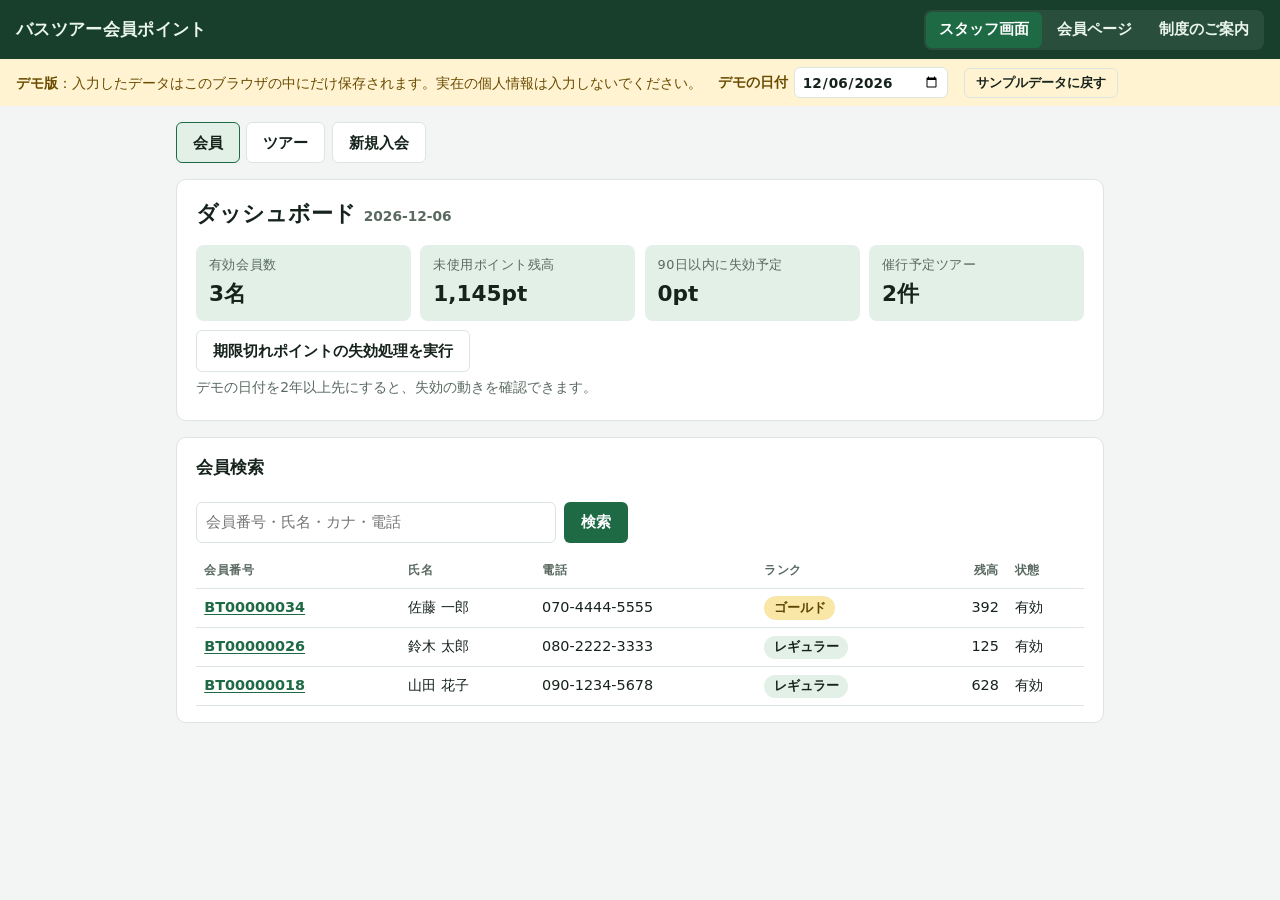
==== site/index.html @ 4a83fa6d "github.io で動く画面デモを追加 - site/index.html: ブラウザだけで動くデモ（スタッフ画面・会員ページ・制度案内）。   制度の計算は Python 版と同じルールを Jav" ====
<!doctype html>
<html lang="ja">
<head>
<meta charset="utf-8">
<meta name="viewport" content="width=device-width,initial-scale=1,viewport-fit=cover">
<title>バスツアー会員ポイント</title>
<style>
/* Layout: 上部バーで「スタッフ／会員／制度」を切替え、中央1カラム（最大960px）に画面を積む業務UI */
:root{
  --bg:#f2f5f3; --surface:#ffffff; --fg:#16231c; --muted:#5a6a61; --line:#dce5df;
  --accent:#1d6a44; --accent-ink:#ffffff; --accent-soft:#e2f0e7;
  --plus:#16803c; --minus:#b42318; --warn-bg:#fff3d1; --warn-fg:#6a4b00;
  --gold-bg:#f9e7a8; --gold-fg:#5e4500; --silver-bg:#e3e8ec; --silver-fg:#34404a;
  --bar:#173f2b; --bar-ink:#eaf5ee;
  --font-ui:"Hiragino Sans","Hiragino Kaku Gothic ProN","Noto Sans JP","Yu Gothic UI","Meiryo",system-ui,sans-serif;
  --font-num:ui-monospace,"SFMono-Regular","Menlo","Consolas",monospace;
}
@media (prefers-color-scheme: dark){:root:not([data-theme="light"]){
  --bg:#0e1411; --surface:#161f1a; --fg:#e3ece6; --muted:#98a99f; --line:#29352e;
  --accent:#5cc48a; --accent-ink:#08170e; --accent-soft:#1b3326;
  --plus:#5cc48a; --minus:#f08679; --warn-bg:#3d3112; --warn-fg:#f3d98a;
  --gold-bg:#4a3a0e; --gold-fg:#f6d67a; --silver-bg:#2a3238; --silver-fg:#d3dbe1;
  --bar:#0a1f14; --bar-ink:#d9eee1; color-scheme:dark}}
:root[data-theme="dark"]{
  --bg:#0e1411; --surface:#161f1a; --fg:#e3ece6; --muted:#98a99f; --line:#29352e;
  --accent:#5cc48a; --accent-ink:#08170e; --accent-soft:#1b3326;
  --plus:#5cc48a; --minus:#f08679; --warn-bg:#3d3112; --warn-fg:#f3d98a;
  --gold-bg:#4a3a0e; --gold-fg:#f6d67a; --silver-bg:#2a3238; --silver-fg:#d3dbe1;
  --bar:#0a1f14; --bar-ink:#d9eee1; color-scheme:dark}

*{box-sizing:border-box}
body{margin:0;background:var(--bg);color:var(--fg);font-family:var(--font-ui);font-size:15px;line-height:1.65}
.topbar{background:var(--bar);color:var(--bar-ink);padding:.6rem 16px;display:flex;flex-wrap:wrap;gap:.6rem 1rem;align-items:center}
.brand{font-weight:700;font-size:1.05rem;letter-spacing:.02em;margin-right:auto}
.seg{display:flex;gap:2px;background:rgba(255,255,255,.08);border-radius:8px;padding:2px}
.seg button{background:transparent;color:var(--bar-ink);border:0;margin:0;padding:.35rem .8rem;border-radius:6px;font-weight:600}
.seg button[aria-pressed="true"]{background:var(--accent);color:var(--accent-ink)}
.demo{background:var(--warn-bg);color:var(--warn-fg);padding:.5rem 16px;font-size:.85rem;display:flex;flex-wrap:wrap;gap:.4rem 1rem;align-items:center}
.demo b{font-weight:700}
.demo label{display:inline-flex;gap:.4rem;align-items:center;margin:0;font-weight:600}
.demo input{width:auto;padding:.15rem .4rem;font-size:.85rem}
.demo button{margin:0;padding:.2rem .7rem;font-size:.82rem}
main{max-width:960px;margin:0 auto;padding-inline:16px;padding-block:1rem 3rem;display:grid;gap:1rem}
.subnav{display:flex;flex-wrap:wrap;gap:.4rem}
.subnav button{margin:0;background:var(--surface);color:var(--fg);border:1px solid var(--line)}
.subnav button[aria-current="page"]{background:var(--accent-soft);border-color:var(--accent);color:var(--fg)}
.card{background:var(--surface);border:1px solid var(--line);border-radius:10px;padding:1rem 1.2rem;min-width:0}
h1{font-size:1.35rem;margin:0 0 .8rem;text-wrap:balance}
h2{font-size:1.05rem;margin:0 0 .7rem;text-wrap:balance}
h3{font-size:.95rem;margin:1rem 0 .4rem}
p{margin:.3rem 0}
.muted{color:var(--muted);font-size:.86rem}
.grid2{display:grid;grid-template-columns:repeat(auto-fit,minmax(min(280px,100%),1fr));gap:1rem}
.stats{display:grid;grid-template-columns:repeat(auto-fit,minmax(min(170px,100%),1fr));gap:.6rem}
.stat{background:var(--accent-soft);border-radius:8px;padding:.6rem .8rem}
.stat span{display:block;font-size:.8rem;color:var(--muted);letter-spacing:.04em}
.stat b{font-size:1.35rem;font-variant-numeric:tabular-nums}
.scroll{overflow-x:auto}
table{width:100%;border-collapse:collapse;font-size:.9rem}
.scroll table{min-width:560px}
th,td{padding:.45rem .5rem;border-bottom:1px solid var(--line);text-align:left;vertical-align:top}
th{font-size:.78rem;color:var(--muted);font-weight:600;letter-spacing:.04em}
.num{text-align:right;font-variant-numeric:tabular-nums;white-space:nowrap}
.plus{color:var(--plus)} .minus{color:var(--minus)}
.big{font-size:2.4rem;font-weight:700;font-variant-numeric:tabular-nums;line-height:1.2}
.big small{font-size:1rem;color:var(--muted);margin-left:.2rem}
.pill{display:inline-block;padding:.05rem .6rem;border-radius:99px;font-size:.82rem;font-weight:700;background:var(--silver-bg);color:var(--silver-fg)}
.pill.regular{background:var(--accent-soft);color:var(--fg)}
.pill.gold{background:var(--gold-bg);color:var(--gold-fg)}
.pill.st-booked{background:var(--accent-soft);color:var(--fg)}
.pill.st-cancelled,.pill.st-no_show{background:var(--silver-bg);color:var(--muted)}
label{display:block;margin:.5rem 0 .2rem;font-weight:600;font-size:.86rem}
label.check{display:flex;gap:.5rem;align-items:flex-start;font-weight:500}
input,select{font:inherit;color:var(--fg);background:var(--surface);padding:.45rem .55rem;border:1px solid var(--line);border-radius:6px;width:100%;max-width:360px}
input[type=checkbox]{width:auto;margin-top:.35rem}
button{font:inherit;padding:.45rem 1rem;border:1px solid transparent;border-radius:6px;background:var(--accent);color:var(--accent-ink);cursor:pointer;margin-top:.6rem;font-weight:600}
button.ghost{background:transparent;color:var(--fg);border-color:var(--line)}
button.danger{background:var(--minus);color:var(--surface)}
button.small{padding:.15rem .6rem;margin:0;font-size:.82rem}
button:disabled{opacity:.5;cursor:not-allowed}
button:focus-visible,input:focus-visible{outline:3px solid var(--accent);outline-offset:2px}
.msg{padding:.6rem 1rem;border-radius:8px;border:1px solid var(--line)}
.msg.ok{background:var(--accent-soft)} .msg.err{background:var(--warn-bg);color:var(--warn-fg)}
.link{background:none;border:0;color:var(--accent);padding:0;margin:0;font-weight:600;text-decoration:underline;text-underline-offset:2px}
.row{display:flex;flex-wrap:wrap;gap:.5rem;align-items:flex-end}
.row > *{min-width:0}
ul{padding-left:1.2rem;margin:.3rem 0} li{margin:.2rem 0}
/* 会員証：バスの乗車券をモチーフにしたミシン目つきカード */
.ticket{max-width:100%;width:340px;aspect-ratio:86/54;border-radius:12px;background:var(--bar);color:var(--bar-ink);display:grid;grid-template-columns:1fr 26%;overflow:hidden;position:relative;border:1px solid var(--line)}
.ticket .main{padding:14px 16px;display:flex;flex-direction:column;justify-content:space-between;min-width:0}
.ticket .stub{border-left:2px dashed rgba(255,255,255,.35);padding:12px 8px;display:flex;flex-direction:column;justify-content:center;align-items:center;gap:4px;font-size:.7rem;text-align:center}
.ticket .stub .pill{white-space:nowrap;font-size:.72rem;padding:.05rem .45rem}
.ticket .no{font-family:var(--font-num);font-size:1.35rem;letter-spacing:.12em;font-weight:700}
.ticket .label{font-size:.68rem;letter-spacing:.12em;opacity:.8}
@media (prefers-reduced-motion:no-preference){.card{animation:in .18s ease-out}@keyframes in{from{transform:translateY(3px)}to{transform:none}}}
</style>
</head>
<body>
<header class="topbar">
  <div class="brand">バスツアー会員ポイント</div>
  <nav class="seg" aria-label="画面の切替">
    <button type="button" data-mode="admin">スタッフ画面</button>
    <button type="button" data-mode="member">会員ページ</button>
    <button type="button" data-mode="rules">制度のご案内</button>
  </nav>
</header>
<div class="demo" role="note">
  <span><b>デモ版</b>：入力したデータはこのブラウザの中にだけ保存されます。実在の個人情報は入力しないでください。</span>
  <label for="demo-date">デモの日付 <input type="date" id="demo-date"></label>
  <button type="button" class="ghost" id="demo-reset">サンプルデータに戻す</button>
</div>
<main id="app"></main>

<script>
"use strict";
// ===== 制度ルール（Python版 points/rules.py と同じ値） =====
const RULES = {
  YEN_PER_POINT: 100, WELCOME_BONUS: 300, BIRTHDAY_BONUS: 200, REFERRAL_BONUS: 500,
  RANKS: [["regular","レギュラー",0,1.0],["silver","シルバー",3,1.5],["gold","ゴールド",6,2.0]],
  RANK_WINDOW_DAYS: 365, REDEEM_UNIT: 100, EXPIRY_YEARS: 2,
};
const KIND = {earn:"ツアー参加",bonus:"特典",redeem:"利用",restore:"返還",expire:"失効",adjust:"調整",forfeit:"退会失効"};
const BOOKING = {booked:"参加予定",completed:"参加済",no_show:"不参加",cancelled:"取消"};
const TOUR = {scheduled:"催行予定",completed:"催行完了",cancelled:"中止"};
const STORE_KEY = "bt-points-demo-v1";

class PointError extends Error {}

// ===== 日付 =====
const pad = n => String(n).padStart(2, "0");
const isoOf = d => `${d.getUTCFullYear()}-${pad(d.getUTCMonth()+1)}-${pad(d.getUTCDate())}`;
const parse = s => { const [y,m,d] = s.split("-").map(Number); return new Date(Date.UTC(y, m-1, d)); };
const addDays = (s, n) => { const d = parse(s); d.setUTCDate(d.getUTCDate()+n); return isoOf(d); };
const localToday = () => { const d = new Date(); return `${d.getFullYear()}-${pad(d.getMonth()+1)}-${pad(d.getDate())}`; };
function expiryDate(granted){
  const [y,m] = granted.split("-").map(Number);
  return isoOf(new Date(Date.UTC(y + RULES.EXPIRY_YEARS, m, 0)));  // 2年後の月末
}
const yen = n => n.toLocaleString("ja-JP");
const esc = s => String(s ?? "").replace(/[&<>"']/g, c => ({"&":"&amp;","<":"&lt;",">":"&gt;",'"':"&quot;","'":"&#39;"}[c]));

// ===== 会員番号（Luhn チェックディジット） =====
function checkDigit(digits){
  let total = 0;
  [...digits].reverse().forEach((ch, i) => { let n = +ch; if (i % 2 === 0){ n *= 2; if (n > 9) n -= 9; } total += n; });
  return String((10 - total % 10) % 10);
}
const makeMemberNo = seq => { const body = String(seq).padStart(7,"0"); return "BT" + body + checkDigit(body); };
function normalizeMemberNo(text){
  const s = String(text || "").trim().toUpperCase().replace(/[-\s]/g, "");
  if (!/^BT\d{8}$/.test(s)) throw new PointError("会員番号の形式が正しくありません（例: BT00000018）");
  if (checkDigit(s.slice(2,9)) !== s[9]) throw new PointError("会員番号が正しくありません。入力内容をご確認ください");
  return s;
}

// ===== データ =====
let db;
const emptyDb = () => ({seq:{member:0,tour:0,booking:0,txn:0,lot:0}, members:[], tours:[], bookings:[], txns:[], lots:[], usages:[]});
const nextId = k => ++db.seq[k];
function save(){ try { localStorage.setItem(STORE_KEY, JSON.stringify({db, today})); } catch (e) {} }
function load(){
  try { const raw = localStorage.getItem(STORE_KEY); if (raw){ const v = JSON.parse(raw); return v; } } catch (e) {}
  return null;
}
// 変更系の処理は失敗したら丸ごと元に戻す（DBのトランザクション相当）
function tx(fn){
  const backup = JSON.stringify(db);
  try { const r = fn(); save(); return r; } catch (e) { db = JSON.parse(backup); throw e; }
}

const memberById = id => db.members.find(m => m.id === id);
function getMember(no){
  const m = db.members.find(m => m.member_no === normalizeMemberNo(no));
  if (!m) throw new PointError("該当する会員が見つかりません");
  return m;
}
function getTour(id){
  const t = db.tours.find(t => t.id === id);
  if (!t) throw new PointError("ツアーが見つかりません");
  return t;
}

// ===== 残高・台帳 =====
const balance = (mid, d) => db.lots.filter(l => l.member_id === mid && l.expires_on >= d).reduce((a,l) => a + l.remaining, 0);
function expiringSchedule(mid, d){
  const map = new Map();
  db.lots.filter(l => l.member_id === mid && l.expires_on >= d && l.remaining > 0)
    .forEach(l => map.set(l.expires_on, (map.get(l.expires_on) || 0) + l.remaining));
  return [...map].sort((a,b) => a[0] < b[0] ? -1 : 1);
}
function addTxn(mid, kind, points, reason, d, booking_id = null, operator = ""){
  const t = {id:nextId("txn"), member_id:mid, kind, points, reason, booking_id, created_on:d, operator};
  db.txns.push(t); return t.id;
}
function grant(mid, kind, points, reason, d, booking_id, operator){
  if (points <= 0) return null;
  const txn = addTxn(mid, kind, points, reason, d, booking_id, operator);
  db.lots.push({id:nextId("lot"), member_id:mid, txn_id:txn, amount:points, remaining:points, granted_on:d, expires_on:expiryDate(d)});
  return txn;
}
// 有効期限の近い付与分から順に消費
function consume(mid, kind, points, reason, d, booking_id, operator){
  if (points <= 0) return null;
  if (balance(mid, d) < points) throw new PointError("ポイント残高が不足しています");
  const txn = addTxn(mid, kind, -points, reason, d, booking_id, operator);
  let left = points;
  const lots = db.lots.filter(l => l.member_id === mid && l.expires_on >= d && l.remaining > 0)
    .sort((a,b) => a.expires_on === b.expires_on ? a.id - b.id : (a.expires_on < b.expires_on ? -1 : 1));
  for (const lot of lots){
    const use = Math.min(left, lot.remaining);
    lot.remaining -= use; db.usages.push({txn_id:txn, lot_id:lot.id, points:use}); left -= use;
    if (!left) break;
  }
  return txn;
}

// ===== 会員 =====
function registerMember({name, pin, kana = "", phone = "", email = "", birthdate = "", referrer_no = ""}, d, op = ""){
  name = (name || "").trim();
  if (!name) throw new PointError("氏名は必須です");
  if (!/^\d{4,8}$/.test(pin || "")) throw new PointError("暗証番号は4〜8桁の数字で設定してください");
  return tx(() => {
    let referrer_id = null;
    if (referrer_no){
      const ref = getMember(referrer_no);
      if (ref.status !== "active") throw new PointError("紹介者の会員番号は現在有効ではありません");
      referrer_id = ref.id;
    }
    const id = nextId("member");
    const m = {id, member_no:makeMemberNo(id), name, kana:kana.trim(), phone:phone.trim(), email:email.trim(),
               birthdate:birthdate || null, pin, referrer_id, status:"active", joined_on:d};
    db.members.push(m);
    grant(id, "bonus", RULES.WELCOME_BONUS, "入会特典", d, null, op);
    return m;
  });
}
function authenticate(no, pin){
  let m; try { m = getMember(no); } catch (e) { return null; }
  return m.status === "active" && m.pin === pin ? m : null;
}
function rankFor(mid, on){
  const start = addDays(on, -RULES.RANK_WINDOW_DAYS);
  const count = db.bookings.filter(b => b.member_id === mid && b.status === "completed").map(b => getTour(b.tour_id))
    .filter(t => t.depart_date >= start && t.depart_date < on).length;
  let cur = RULES.RANKS[0];
  for (const r of RULES.RANKS) if (count >= r[2]) cur = r;
  const next = RULES.RANKS.find(r => r[2] > count);
  return {code:cur[0], name:cur[1], multiplier:cur[3], tours:count, next_name:next ? next[1] : null, tours_to_next:next ? next[2]-count : 0};
}
function adjustPoints(no, points, reason, d, op){
  reason = (reason || "").trim();
  if (!reason) throw new PointError("調整理由を入力してください");
  if (!Number.isInteger(points) || points === 0) throw new PointError("調整ポイントを整数で入力してください");
  tx(() => {
    const m = getMember(no);
    if (m.status !== "active") throw new PointError("退会済み会員のポイントは調整できません");
    if (points > 0) grant(m.id, "adjust", points, reason, d, null, op);
    else consume(m.id, "adjust", -points, reason, d, null, op);
  });
}
function withdrawMember(no, d, op){
  tx(() => {
    const m = getMember(no);
    if (m.status !== "active") throw new PointError("すでに退会済みです");
    if (db.bookings.some(b => b.member_id === m.id && b.status === "booked"))
      throw new PointError("参加予定のツアーがあるため退会できません。先に予約を取り消してください");
    const bal = balance(m.id, d);
    if (bal) consume(m.id, "forfeit", bal, "退会による失効", d, null, op);
    m.status = "withdrawn";
  });
}
function expirePoints(d){
  let total = 0;
  tx(() => {
    const byMember = new Map();
    db.lots.filter(l => l.expires_on < d && l.remaining > 0).forEach(l => {
      if (!byMember.has(l.member_id)) byMember.set(l.member_id, []); byMember.get(l.member_id).push(l);
    });
    for (const [mid, lots] of byMember){
      const pts = lots.reduce((a,l) => a + l.remaining, 0);
      const txn = addTxn(mid, "expire", -pts, "有効期限切れによる失効", d, null, "system");
      lots.forEach(l => { db.usages.push({txn_id:txn, lot_id:l.id, points:l.remaining}); l.remaining = 0; });
      total += pts;
    }
  });
  return total;
}

// ===== ツアー・予約 =====
function createTour({code, name, depart_date, price, bonus_multiplier = 1, bonus_points = 0}){
  code = (code || "").trim(); name = (name || "").trim();
  if (!code || !name || !depart_date) throw new PointError("ツアーコード・ツアー名・出発日は必須です");
  if (!(price > 0)) throw new PointError("代金は1円以上で入力してください");
  if (!(bonus_multiplier >= 1) || !(bonus_points >= 0)) throw new PointError("キャンペーン倍率は1以上、加算ポイントは0以上で入力してください");
  if (db.tours.some(t => t.code === code)) throw new PointError("同じツアーコードがすでに登録されています");
  return tx(() => { const t = {id:nextId("tour"), code, name, depart_date, price, bonus_multiplier, bonus_points, status:"scheduled"}; db.tours.push(t); return t; });
}
function maxRedeemable(mid, price, d){
  const b = Math.min(balance(mid, d), price);
  return b - b % RULES.REDEEM_UNIT;
}
function bookTour(no, tourId, points, d, op){
  return tx(() => {
    const m = getMember(no);
    if (m.status !== "active") throw new PointError("退会済みの会員です");
    const t = getTour(tourId);
    if (t.status !== "scheduled") throw new PointError("このツアーは予約を受け付けていません");
    if (db.bookings.some(b => b.member_id === m.id && b.tour_id === tourId && b.status !== "cancelled"))
      throw new PointError("この会員はすでにこのツアーを予約しています");
    if (!Number.isInteger(points) || points < 0 || points % RULES.REDEEM_UNIT)
      throw new PointError(`ポイントは${RULES.REDEEM_UNIT}ポイント単位でご利用いただけます`);
    if (points > maxRedeemable(m.id, t.price, d)) throw new PointError("利用ポイントが残高またはツアー代金を超えています");
    const b = {id:nextId("booking"), member_id:m.id, tour_id:tourId, price:t.price, points_used:points, status:"booked", booked_on:d};
    db.bookings.push(b);
    if (points) consume(m.id, "redeem", points, `ツアー代金に利用（${t.name}）`, d, b.id, op);
    return b;
  });
}
// 利用ポイントを元の付与分（元の有効期限）へ戻す
function restorePoints(b, d, op){
  const redeemTxns = db.txns.filter(t => t.booking_id === b.id && t.kind === "redeem").map(t => t.id);
  const uses = db.usages.filter(u => redeemTxns.includes(u.txn_id));
  const total = uses.reduce((a,u) => a + u.points, 0);
  if (!total) return;
  addTxn(b.member_id, "restore", total, "予約取消によるポイント返還", d, b.id, op);
  uses.forEach(u => { db.lots.find(l => l.id === u.lot_id).remaining += u.points; });
}
function cancelBooking(id, d, op){
  tx(() => {
    const b = db.bookings.find(b => b.id === id);
    if (!b) throw new PointError("予約が見つかりません");
    if (b.status !== "booked") throw new PointError("参加予定の予約のみ取り消せます");
    b.status = "cancelled"; restorePoints(b, d, op);
  });
}
function cancelTour(id, d, op){
  tx(() => {
    const t = getTour(id);
    if (t.status !== "scheduled") throw new PointError("催行予定のツアーのみ中止できます");
    db.bookings.filter(b => b.tour_id === id && b.status === "booked").forEach(b => { b.status = "cancelled"; restorePoints(b, d, op); });
    t.status = "cancelled";
  });
}
function estimateEarn(m, t, paid){
  const rank = rankFor(m.id, t.depart_date);
  const base = Math.floor(paid / RULES.YEN_PER_POINT);
  const items = [["基本", Math.floor(base * rank.multiplier * t.bonus_multiplier + 1e-9)]];
  if (t.bonus_points) items.push(["キャンペーン加算", t.bonus_points]);
  if (m.birthdate && m.birthdate.slice(5,7) === t.depart_date.slice(5,7)) items.push(["誕生月特典", RULES.BIRTHDAY_BONUS]);
  return {rank, items};
}
function completeTour(id, d, op, absent = []){
  let granted = 0;
  tx(() => {
    const t = getTour(id);
    if (t.status !== "scheduled") throw new PointError("催行予定のツアーのみ完了処理できます");
    if (t.depart_date > d) throw new PointError("出発日より前に完了処理はできません");
    for (const b of db.bookings.filter(b => b.tour_id === id && b.status === "booked")){
      if (absent.includes(b.id)){ b.status = "no_show"; continue; }
      const m = memberById(b.member_id);
      const first = !db.bookings.some(x => x.member_id === m.id && x.status === "completed");
      const {rank, items} = estimateEarn(m, t, b.price - b.points_used);
      b.status = "completed";
      if (m.status !== "active") continue;
      for (const [label, pts] of items){
        let kind = "bonus", reason = `ツアー参加 ${label}`;
        if (label === "基本"){
          let detail = `${rank.name}×${rank.multiplier}`;
          if (t.bonus_multiplier !== 1) detail += `・キャンペーン×${t.bonus_multiplier}`;
          kind = "earn"; reason += `（${detail}）`;
        }
        if (grant(m.id, kind, pts, reason, d, b.id, op)) granted += pts;
      }
      if (first && m.referrer_id){
        const ref = memberById(m.referrer_id);
        if (ref.status === "active"){ grant(ref.id, "bonus", RULES.REFERRAL_BONUS, `ご紹介特典（${m.name}様 初参加）`, d, null, op); granted += RULES.REFERRAL_BONUS; }
      }
    }
    t.status = "completed";
  });
  return granted;
}

// ===== サンプルデータ =====
function seed(base){
  db = emptyDb();
  const back = n => addDays(base, -n);
  const hanako = registerMember({name:"山田 花子", kana:"ヤマダ ハナコ", phone:"090-1234-5678", pin:"1234", birthdate:`1958-${back(30).slice(5,7)}-15`}, back(230), "サンプル");
  const taro = registerMember({name:"鈴木 太郎", kana:"スズキ タロウ", phone:"080-2222-3333", pin:"5678", referrer_no:hanako.member_no}, back(130), "サンプル");
  const ichiro = registerMember({name:"佐藤 一郎", kana:"サトウ イチロウ", phone:"070-4444-5555", pin:"2468", birthdate:"1951-02-03"}, back(420), "サンプル");
  const past = [["2025-H01","初夏の富士五湖めぐり",330,9800],["2025-H02","上高地ハイキング日帰り",270,11800],["2025-H03","秋の京都 紅葉ライトアップ",210,19800],
                ["2025-H04","いちご狩りと温泉の旅",150,8900],["2025-H05","河津桜と伊豆の海鮮",90,10800],["2025-H06","しだれ桜の名所めぐり",60,9800]];
  for (const [code, name, ago, price] of past){
    const t = createTour({code, name, depart_date:back(ago), price});
    bookTour(ichiro.member_no, t.id, 0, back(ago + 14), "サンプル");
    completeTour(t.id, back(ago), "サンプル");
  }
  const t1 = createTour({code:"2026-NIKKO", name:"紅葉の日光・鬼怒川 日帰りバスツアー", depart_date:back(30), price:12800});
  bookTour(hanako.member_no, t1.id, 0, back(50), "サンプル");
  bookTour(taro.member_no, t1.id, 300, back(50), "サンプル");
  bookTour(ichiro.member_no, t1.id, 1000, back(50), "サンプル");
  completeTour(t1.id, back(30), "サンプル");
  const t2 = createTour({code:"2026-KANI", name:"冬の味覚 カニ食べ放題ツアー（ポイント2倍）", depart_date:addDays(base, 40), price:15800, bonus_multiplier:2});
  bookTour(hanako.member_no, t2.id, 500, base, "サンプル");
  bookTour(ichiro.member_no, t2.id, 0, base, "サンプル");
  createTour({code:"2026-HAKONE", name:"箱根 彫刻の森と芦ノ湖遊覧", depart_date:addDays(base, 18), price:9800, bonus_points:100});
}

// ===== 画面 =====
const app = document.getElementById("app");
let today = localToday();
const ui = {mode:"admin", view:"home", param:null, flash:null, memberNo:null, query:"", check:"", confirm:null};
const OP = "デモ担当";

function go(view, param = null, flash = null){ Object.assign(ui, {view, param, flash, confirm:null}); render(); window.scrollTo(0,0); }
function setMode(mode){ ui.mode = mode; ui.view = mode === "admin" ? "home" : mode === "member" ? (ui.memberNo ? "me" : "login") : "rules"; ui.flash = null; ui.confirm = null; render(); }

const pill = (cls, text) => `<span class="pill ${cls}">${esc(text)}</span>`;
const memberLink = m => `<button type="button" class="link" data-go="member" data-arg="${m.member_no}">${m.member_no}</button>`;

function historyTable(mid){
  const rows = db.txns.filter(t => t.member_id === mid).sort((a,b) => b.id - a.id);
  if (!rows.length) return `<p class="muted">履歴はまだありません。</p>`;
  return `<div class="scroll"><table><thead><tr><th>日付</th><th>区分</th><th>内容</th><th class="num">ポイント</th></tr></thead><tbody>${
    rows.map(r => {
      let reason = r.reason;
      const b = r.booking_id && db.bookings.find(b => b.id === r.booking_id);
      const tn = b && getTour(b.tour_id).name;
      if (tn && (r.kind === "earn" || r.kind === "bonus") && !reason.includes(tn)) reason += `／${tn}`;
      return `<tr><td class="num">${r.created_on}</td><td>${KIND[r.kind]}</td><td>${esc(reason)}</td><td class="num ${r.points > 0 ? "plus" : "minus"}">${r.points > 0 ? "+" : ""}${yen(r.points)}</td></tr>`;
    }).join("")}</tbody></table></div>`;
}

function memberSummary(m, staff){
  const bal = balance(m.id, today), rank = rankFor(m.id, today);
  const nextTxt = rank.next_name ? `あと${rank.tours_to_next}回の参加で${rank.next_name}に` : "最上位ランクです";
  const sched = expiringSchedule(m.id, today);
  const bookings = db.bookings.filter(b => b.member_id === m.id).map(b => ({b, t:getTour(b.tour_id)}))
    .sort((x,y) => x.t.depart_date < y.t.depart_date ? 1 : -1);
  const btable = bookings.length ? `<div class="scroll"><table><thead><tr><th>出発日</th><th>ツアー</th><th class="num">代金</th><th class="num">利用pt</th><th>状態</th>${staff ? "<th></th>" : ""}</tr></thead><tbody>${
    bookings.map(({b,t}) => `<tr><td class="num">${t.depart_date}</td><td>${esc(t.name)}</td><td class="num">${yen(b.price)}</td><td class="num">${yen(b.points_used)}</td><td>${pill("st-"+b.status, BOOKING[b.status])}</td>${staff ? `<td>${cancelBtn(b)}</td>` : ""}</tr>`).join("")
  }</tbody></table></div>` : `<p class="muted">ツアーのご予約・参加履歴はまだありません。</p>`;
  return `
  <section class="card"><div class="grid2"><div>
    <h1>${esc(m.name)} 様 ${m.status !== "active" ? pill("st-cancelled","退会済") : ""}</h1>
    <div class="muted">会員番号 <span style="font-family:var(--font-num)">${m.member_no}</span></div>
    <div class="big">${yen(bal)}<small>pt</small></div>
    <div>会員ランク ${pill(rank.code, rank.name)} <span class="muted">直近1年の参加 ${rank.tours}回・${nextTxt}</span></div>
  </div><div style="min-width:0"><h2>有効期限別の残高</h2>${
    sched.length ? `<table><thead><tr><th>有効期限</th><th class="num">ポイント</th></tr></thead><tbody>${sched.map(([d,p]) => `<tr><td class="num" style="text-align:left">${d} まで</td><td class="num">${yen(p)}</td></tr>`).join("")}</tbody></table>`
                 : `<p class="muted">有効なポイントはありません。</p>`}
  </div></div></section>
  ${staff ? memberInfo(m) : ""}
  <section class="card"><h2>ツアー</h2>${btable}</section>
  <section class="card"><h2>ポイント履歴</h2>${historyTable(m.id)}</section>`;
}

function cancelBtn(b){
  if (b.status !== "booked") return "";
  const key = "cancel-" + b.id;
  return ui.confirm === key
    ? `<button type="button" class="small danger" data-act="cancel-booking" data-arg="${b.id}">取消を確定</button> <button type="button" class="small ghost" data-act="confirm" data-arg="">やめる</button>`
    : `<button type="button" class="small ghost" data-act="confirm" data-arg="${key}">取消</button>`;
}

function memberInfo(m){
  const ref = m.referrer_id ? memberById(m.referrer_id) : null;
  return `<section class="card"><div class="grid2"><div style="min-width:0"><h2>登録情報</h2>
    <p>フリガナ: ${esc(m.kana) || "-"}<br>電話: ${esc(m.phone) || "-"}<br>メール: ${esc(m.email) || "-"}<br>
    生年月日: ${m.birthdate || "-"}<br>入会日: ${m.joined_on}${ref ? `<br>紹介者: ${memberLink(ref)} ${esc(ref.name)}` : ""}</p></div>
    <div><h2>会員証</h2>${ticket(m)}<p class="muted">実際の運用ではこの会員証を印刷してお渡しします。</p></div></div></section>`;
}

function ticket(m){
  return `<div class="ticket" aria-label="会員証"><div class="main">
    <div class="label">BUS TOUR MEMBERS</div>
    <div class="no">${m.member_no}</div>
    <div>${esc(m.name)} 様<div class="label">入会日 ${m.joined_on}</div></div></div>
    <div class="stub"><span>会員証</span>${pill(rankFor(m.id, today).code, rankFor(m.id, today).name)}</div></div>`;
}

const views = {
  // ---------- スタッフ ----------
  home(){
    const soon = addDays(today, 90);
    const active = db.members.filter(m => m.status === "active");
    const outstanding = db.lots.filter(l => l.expires_on >= today).reduce((a,l) => a + l.remaining, 0);
    const expiring = db.lots.filter(l => l.expires_on >= today && l.expires_on <= soon).reduce((a,l) => a + l.remaining, 0);
    const q = ui.query.trim();
    const list = (q ? db.members.filter(m => [m.member_no,m.name,m.kana,m.phone,m.email].some(v => (v || "").includes(q))) : db.members)
      .slice().sort((a,b) => b.id - a.id).slice(0, 50);
    return `
    <section class="card"><h1>ダッシュボード <span class="muted">${today}</span></h1>
      <div class="stats">
        <div class="stat"><span>有効会員数</span><b>${yen(active.length)}名</b></div>
        <div class="stat"><span>未使用ポイント残高</span><b>${yen(outstanding)}pt</b></div>
        <div class="stat"><span>90日以内に失効予定</span><b>${yen(expiring)}pt</b></div>
        <div class="stat"><span>催行予定ツアー</span><b>${db.tours.filter(t => t.status === "scheduled").length}件</b></div>
      </div>
      <button type="button" class="ghost" data-act="expire">期限切れポイントの失効処理を実行</button>
      <p class="muted">デモの日付を2年以上先にすると、失効の動きを確認できます。</p>
    </section>
    <section class="card"><h2>会員検索</h2>
      <form data-form="search" class="row"><input id="q" name="q" value="${esc(ui.query)}" placeholder="会員番号・氏名・カナ・電話"><button>検索</button></form>
      <div class="scroll" style="margin-top:.6rem"><table><thead><tr><th>会員番号</th><th>氏名</th><th>電話</th><th>ランク</th><th class="num">残高</th><th>状態</th></tr></thead><tbody>${
        list.map(m => { const r = rankFor(m.id, today); return `<tr><td>${memberLink(m)}</td><td>${esc(m.name)}</td><td>${esc(m.phone)}</td><td>${pill(r.code, r.name)}</td><td class="num">${yen(balance(m.id, today))}</td><td>${m.status === "active" ? "有効" : "退会"}</td></tr>`; }).join("")
        || `<tr><td colspan="6" class="muted">該当する会員はいません</td></tr>`}</tbody></table></div>
    </section>`;
  },
  member(){
    const m = getMember(ui.param);
    const tools = m.status !== "active" ? "" : `<div class="grid2">
      <section class="card"><h2>ポイント調整</h2><form data-form="adjust">
        <label for="adj-points">ポイント（減算はマイナス）</label><input id="adj-points" name="points" inputmode="numeric" required>
        <label for="adj-reason">理由</label><input id="adj-reason" name="reason" required placeholder="例: 付与漏れの訂正、お詫び">
        <button>調整する</button></form></section>
      <section class="card"><h2>退会</h2><form data-form="withdraw">
        <label class="check"><input type="checkbox" name="confirm" id="wd-confirm"> 保有ポイントが失効することを説明済み</label>
        <button class="danger">退会処理</button></form></section></div>`;
    return memberSummary(m, true) + tools;
  },
  newMember(){
    return `<section class="card"><h1>新規入会</h1><form data-form="register">
      <label for="r-name">氏名（必須）</label><input id="r-name" name="name" required value="高橋 美咲">
      <label for="r-kana">フリガナ</label><input id="r-kana" name="kana" value="タカハシ ミサキ">
      <label for="r-phone">電話番号</label><input id="r-phone" name="phone" inputmode="tel" value="090-0000-1111">
      <label for="r-email">メールアドレス</label><input id="r-email" name="email" type="email">
      <label for="r-birth">生年月日（誕生月特典に使用）</label><input id="r-birth" name="birthdate" type="date" value="1962-${today.slice(5,7)}-08">
      <label for="r-ref">紹介者の会員番号（任意）</label><input id="r-ref" name="referrer_no" placeholder="${db.members[0] ? db.members[0].member_no : "BT00000018"}">
      <label for="r-pin">会員ページ用の暗証番号（4〜8桁の数字・お客様に決めていただく）</label><input id="r-pin" name="pin" inputmode="numeric" required value="1111">
      <button>入会登録</button></form>
      <p class="muted">入力欄にはサンプルの値が入っています。登録すると入会特典 ${RULES.WELCOME_BONUS}pt が付きます。</p></section>`;
  },
  tours(){
    const rows = db.tours.slice().sort((a,b) => a.depart_date < b.depart_date ? 1 : -1).map(t => {
      const n = db.bookings.filter(b => b.tour_id === t.id && b.status !== "cancelled").length;
      const camp = [t.bonus_multiplier !== 1 ? `×${t.bonus_multiplier}` : "", t.bonus_points ? `+${t.bonus_points}pt` : ""].filter(Boolean).join(" ");
      return `<tr><td class="num">${t.depart_date}</td><td><button type="button" class="link" data-go="tour" data-arg="${t.id}">${esc(t.name)}</button><div class="muted">${esc(t.code)}</div></td><td class="num">${yen(t.price)}</td><td>${camp}</td><td class="num">${n}</td><td>${pill(t.status === "scheduled" ? "st-booked" : "st-"+(t.status === "cancelled" ? "cancelled" : "completed"), TOUR[t.status])}</td></tr>`;
    }).join("");
    return `<section class="card"><h1>ツアー一覧</h1><div class="scroll"><table><thead><tr><th>出発日</th><th>ツアー</th><th class="num">代金</th><th>キャンペーン</th><th class="num">人数</th><th>状態</th></tr></thead><tbody>${rows}</tbody></table></div></section>
    <section class="card"><h2>ツアー登録</h2><form data-form="tour">
      <label for="t-code">ツアーコード</label><input id="t-code" name="code" required value="2026-${String(db.seq.tour+1).padStart(2,"0")}-NEW">
      <label for="t-name">ツアー名</label><input id="t-name" name="name" required value="ぶどう狩りと甲府ワイナリー見学">
      <label for="t-date">出発日</label><input id="t-date" name="depart_date" type="date" required value="${addDays(today, 25)}">
      <label for="t-price">代金（税込・1名）</label><input id="t-price" name="price" inputmode="numeric" required value="10800">
      <label for="t-mult">キャンペーン倍率（通常は1）</label><input id="t-mult" name="bonus_multiplier" value="1">
      <label for="t-bonus">キャンペーン加算ポイント（通常は0）</label><input id="t-bonus" name="bonus_points" value="0" inputmode="numeric">
      <button>登録</button></form></section>`;
  },
  tour(){
    const t = getTour(ui.param), open = t.status === "scheduled";
    const bookings = db.bookings.filter(b => b.tour_id === t.id);
    const rows = bookings.map(b => {
      const m = memberById(b.member_id);
      let est = "";
      if (b.status === "booked"){ const e = estimateEarn(m, t, b.price - b.points_used); est = `${yen(e.items.reduce((a,[,p]) => a + p, 0))}pt（${e.rank.name}）`; }
      return `<tr><td>${memberLink(m)}</td><td>${esc(m.name)}</td><td class="num">${yen(b.points_used)}</td><td class="num">${yen(b.price - b.points_used)}</td><td>${est}</td><td>${pill("st-"+b.status, BOOKING[b.status])}</td><td>${open ? cancelBtn(b) : ""}</td></tr>`;
    }).join("");
    const camp = [t.bonus_multiplier !== 1 ? `ポイント×${t.bonus_multiplier}` : "", t.bonus_points ? `+${t.bonus_points}pt` : ""].filter(Boolean).join("・");
    let hint = "", checked = null;
    if (ui.check){
      try { checked = getMember(ui.check);
        hint = `<p>${esc(checked.name)} 様：残高 <b>${yen(balance(checked.id, today))}pt</b> ／ このツアーで利用できるのは最大 <b>${yen(maxRedeemable(checked.id, t.price, today))}pt</b></p>`;
      } catch (e) { hint = `<p class="minus">${esc(e.message)}</p>`; }
    }
    const booked = bookings.filter(b => b.status === "booked");
    const sample = db.members.find(m => m.status === "active" && !bookings.some(b => b.member_id === m.id && b.status !== "cancelled"));
    return `<section class="card"><h1>${esc(t.name)}</h1>
      <p>コード ${esc(t.code)} ／ 出発日 ${t.depart_date} ／ 代金 ${yen(t.price)}円 ／ ${TOUR[t.status]}${camp ? " ／ キャンペーン " + camp : ""}</p></section>
    <section class="card"><h2>予約者</h2>${rows ? `<div class="scroll"><table><thead><tr><th>会員番号</th><th>氏名</th><th class="num">利用pt</th><th class="num">支払額</th><th>付与予定</th><th>状態</th><th></th></tr></thead><tbody>${rows}</tbody></table></div>` : `<p class="muted">予約はまだありません。</p>`}</section>
    ${open ? `
    <section class="card"><h2>予約登録</h2>
      <form data-form="check" class="row"><div><label for="chk">会員番号</label><input id="chk" name="member_no" value="${esc(ui.check)}" placeholder="${sample ? sample.member_no : "BT00000018"}"></div><button class="ghost">残高確認</button></form>
      ${hint}
      <form data-form="book" class="row"><div><label for="bk-pts">利用ポイント（${RULES.REDEEM_UNIT}pt単位・使わない場合は0）</label><input id="bk-pts" name="points" value="0" inputmode="numeric"></div>
      <button ${checked ? "" : "disabled"}>予約登録</button></form>
      ${checked ? "" : `<p class="muted">先に会員番号を入れて「残高確認」を押してください${sample ? `（例: ${sample.member_no}）` : ""}。</p>`}
    </section>
    <div class="grid2">
      <section class="card"><h2>催行完了・ポイント付与</h2><form data-form="complete">
        ${booked.map(b => `<label class="check"><input type="checkbox" name="absent" value="${b.id}"> ${esc(memberById(b.member_id).name)}（${memberById(b.member_id).member_no}）は不参加</label>`).join("") || `<p class="muted">参加予定者はいません。</p>`}
        <button ${t.depart_date > today ? "disabled" : ""}>催行完了として付与</button></form>
        <p class="muted">${t.depart_date > today ? `出発日（${t.depart_date}）以降に実行できます。上の「デモの日付」を出発日以降に変えると試せます。` : "不参加の方には付与されず、利用ポイントも返還されません。"}</p></section>
      <section class="card"><h2>催行中止</h2><form data-form="cancel-tour">
        <label class="check"><input type="checkbox" name="confirm" id="ct-confirm"> 全予約を取り消し、利用ポイントを返還する</label>
        <button class="danger">ツアーを中止</button></form></section>
    </div>` : ""}`;
  },
  // ---------- 会員 ----------
  login(){
    const s = db.members.filter(m => m.status === "active").slice(0, 3);
    return `<section class="card"><h1>会員ページ ログイン</h1><form data-form="login">
      <label for="l-no">会員番号</label><input id="l-no" name="member_no" autocomplete="username" required placeholder="BT00000018">
      <label for="l-pin">暗証番号</label><input id="l-pin" name="pin" type="password" inputmode="numeric" autocomplete="current-password" required>
      <button>ログイン</button></form>
      <p class="muted">会員番号は会員証に記載されています。</p>
      <h3>デモ用のサンプル会員</h3><ul>${s.map(m => `<li><span style="font-family:var(--font-num)">${m.member_no}</span> ／ 暗証番号 ${esc(m.pin)}（${esc(m.name)}）</li>`).join("")}</ul></section>`;
  },
  me(){
    const m = getMember(ui.memberNo);
    return memberSummary(m, false) + `<section class="card"><button type="button" class="ghost" data-act="logout">ログアウト</button></section>`;
  },
  rules(){
    return `<section class="card"><h1>ポイント制度のご案内</h1>
      <h2>ためる</h2><ul>
      <li>ご入会で <b>${RULES.WELCOME_BONUS}ポイント</b></li>
      <li>ツアーのお支払額（ポイント利用分を除く税込代金）<b>${RULES.YEN_PER_POINT}円ごとに1ポイント</b> × 会員ランク倍率。ツアー終了後に付与します。</li>
      <li>お誕生月に出発するツアーにご参加で <b>${RULES.BIRTHDAY_BONUS}ポイント</b> 追加</li>
      <li>ご紹介いただいた方が初めてツアーに参加されると、ご紹介者に <b>${RULES.REFERRAL_BONUS}ポイント</b></li>
      <li>対象ツアーではキャンペーンによるポイント倍増・加算があります</li></ul></section>
    <section class="card"><h2>会員ランク</h2><div class="scroll"><table><thead><tr><th>ランク</th><th>条件</th><th class="num">基本ポイント倍率</th></tr></thead><tbody>${
      RULES.RANKS.map(([c,n,need,mult]) => `<tr><td>${pill(c,n)}</td><td>${need ? `直近1年で${need}回以上参加` : "ご入会時"}</td><td class="num">×${mult}</td></tr>`).join("")
    }</tbody></table></div><p class="muted">ランクはツアー出発日より前の${RULES.RANK_WINDOW_DAYS}日間の参加回数で自動判定します。</p></section>
    <div class="grid2">
    <section class="card"><h2>つかう</h2><ul><li>${RULES.REDEEM_UNIT}ポイント単位で、1ポイント＝1円としてツアー代金のお支払いにご利用いただけます。</li>
      <li>予約を取り消した場合、利用したポイントは元の有効期限のままお戻しします。</li></ul></section>
    <section class="card"><h2>有効期限</h2><ul><li>付与日から${RULES.EXPIRY_YEARS}年後の月末まで有効です。期限の近いポイントから使われます。</li>
      <li>退会された場合、保有ポイントはすべて失効します。</li><li>換金・他の会員への譲渡はできません。</li></ul></section></div>`;
  },
};

const ADMIN_TABS = [["home","会員"],["tours","ツアー"],["newMember","新規入会"]];
function render(){
  document.querySelectorAll("[data-mode]").forEach(b => b.setAttribute("aria-pressed", String(b.dataset.mode === ui.mode)));
  document.getElementById("demo-date").value = today;
  let html = "";
  if (ui.mode === "admin"){
    const cur = ui.view === "member" ? "home" : ui.view === "tour" ? "tours" : ui.view;
    html += `<nav class="subnav" aria-label="スタッフメニュー">${ADMIN_TABS.map(([v,l]) => `<button type="button" data-go="${v}" ${cur === v ? 'aria-current="page"' : ""}>${l}</button>`).join("")}</nav>`;
  }
  if (ui.flash) html += `<div class="msg ${ui.flash[0]}" role="status">${esc(ui.flash[1])}</div>`;
  try { html += views[ui.view](); }
  catch (e) { if (!(e instanceof PointError)) throw e; html += `<div class="msg err">${esc(e.message)}</div>`; }
  app.innerHTML = html;
}

function run(fn){
  try { fn(); }
  catch (e) { if (!(e instanceof PointError)) throw e; ui.flash = ["err", e.message]; ui.confirm = null; render(); }
}
const num = v => { const s = String(v ?? "").replace(/[,，\s]/g, ""); return /^-?\d+(\.\d+)?$/.test(s) ? Number(s) : NaN; };

document.addEventListener("click", e => {
  const mode = e.target.closest("[data-mode]");
  if (mode) return setMode(mode.dataset.mode);
  const g = e.target.closest("[data-go]");
  if (g){ if (g.dataset.go === "tour") ui.check = ""; return go(g.dataset.go, g.dataset.go === "tour" ? Number(g.dataset.arg) : g.dataset.arg || null); }
  const a = e.target.closest("[data-act]");
  if (!a) return;
  const act = a.dataset.act, arg = a.dataset.arg;
  run(() => {
    if (act === "confirm"){ ui.confirm = arg || null; ui.flash = null; render(); }
    else if (act === "cancel-booking"){ cancelBooking(Number(arg), today, OP); ui.confirm = null; ui.flash = ["ok","予約を取り消し、利用ポイントを返還しました"]; render(); }
    else if (act === "expire"){ const n = expirePoints(today); go("home", null, ["ok", `失効処理を実行しました（${yen(n)}ポイント失効）`]); }
    else if (act === "logout"){ ui.memberNo = null; go("login", null, ["ok","ログアウトしました"]); }
  });
});

document.addEventListener("submit", e => {
  const f = e.target.closest("form[data-form]");
  if (!f) return;
  e.preventDefault();
  const fd = new FormData(f), v = Object.fromEntries(fd);
  run(() => {
    switch (f.dataset.form){
      case "search": ui.query = v.q || ""; render(); break;
      case "register": { const m = registerMember(v, today, OP); go("member", m.member_no, ["ok", `入会登録しました。会員番号 ${m.member_no}`]); break; }
      case "adjust": { const p = num(v.points); adjustPoints(ui.param, p, v.reason, today, OP); go("member", ui.param, ["ok", `${p > 0 ? "+" : ""}${yen(p)}ポイント調整しました`]); break; }
      case "withdraw": if (!v.confirm) throw new PointError("確認のチェックを入れてください"); withdrawMember(ui.param, today, OP); go("member", ui.param, ["ok","退会処理を行いました"]); break;
      case "tour": { const t = createTour({...v, price:num(v.price), bonus_multiplier:num(v.bonus_multiplier || 1), bonus_points:num(v.bonus_points || 0)}); ui.check = ""; go("tour", t.id, ["ok","ツアーを登録しました"]); break; }
      case "check": ui.check = (v.member_no || "").trim(); ui.flash = null; render(); break;
      case "book": { const p = num(v.points || 0); bookTour(ui.check, ui.param, p, today, OP); ui.check = ""; go("tour", ui.param, ["ok","予約を登録しました"]); break; }
      case "complete": { const n = completeTour(ui.param, today, OP, fd.getAll("absent").map(Number)); go("tour", ui.param, ["ok", `催行完了として${yen(n)}ポイントを付与しました`]); break; }
      case "cancel-tour": if (!v.confirm) throw new PointError("確認のチェックを入れてください"); cancelTour(ui.param, today, OP); go("tour", ui.param, ["ok","ツアーを中止し、利用ポイントを返還しました"]); break;
      case "login": { const m = authenticate(v.member_no, v.pin); if (!m) throw new PointError("会員番号または暗証番号が正しくありません"); ui.memberNo = m.member_no; go("me"); break; }
    }
  });
});

document.getElementById("demo-date").addEventListener("change", e => {
  if (!/^\d{4}-\d{2}-\d{2}$/.test(e.target.value)) return;
  today = e.target.value; save(); ui.flash = ["ok", `デモの日付を ${today} にしました`]; render();
});
document.getElementById("demo-reset").addEventListener("click", () => {
  today = localToday(); seed(today); save(); ui.memberNo = null; ui.query = ""; ui.check = "";
  setMode(ui.mode); ui.flash = ["ok","サンプルデータに戻しました"]; render();
});

// 起動
const saved = load();
if (saved && saved.db && saved.db.seq){ db = saved.db; today = saved.today || today; }
else { seed(today); save(); }
render();
</script>
</body>
</html>
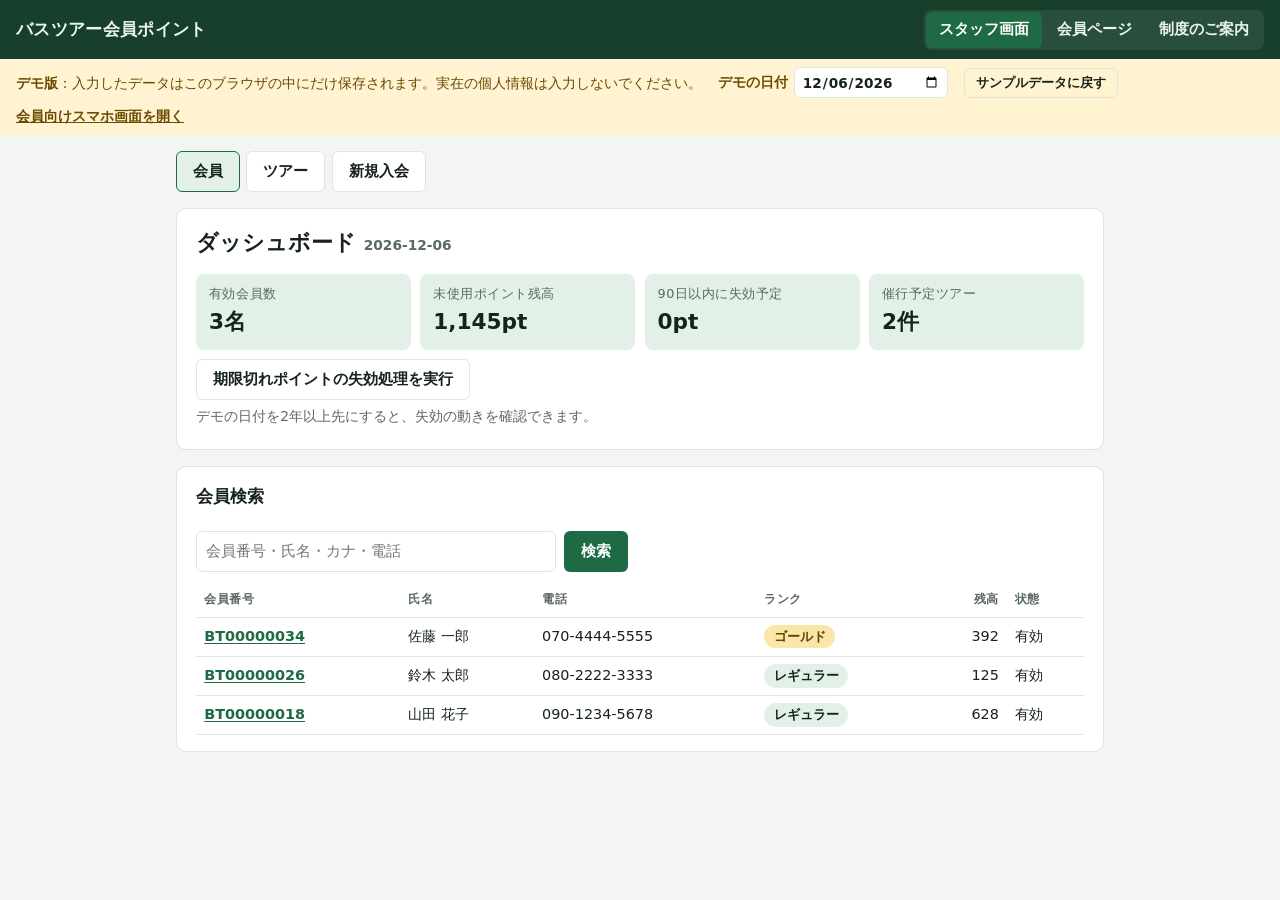
==== commit 092ccb1d: "会員向けスマホ画面を追加 - site/member/index.html: 旅行客向けのスマホ画面（会員証・保有ポイント・ランク・   次のツアー・ポイント履歴・暗証番号変更）。下部タブで切り替え " ====
--- a/site/index.html
+++ b/site/index.html
@@ -37,6 +37,7 @@
 .seg button[aria-pressed="true"]{background:var(--accent);color:var(--accent-ink)}
 .demo{background:var(--warn-bg);color:var(--warn-fg);padding:.5rem 16px;font-size:.85rem;display:flex;flex-wrap:wrap;gap:.4rem 1rem;align-items:center}
 .demo b{font-weight:700}
+.demo a{color:var(--warn-fg);font-weight:700}
 .demo label{display:inline-flex;gap:.4rem;align-items:center;margin:0;font-weight:600}
 .demo input{width:auto;padding:.15rem .4rem;font-size:.85rem}
 .demo button{margin:0;padding:.2rem .7rem;font-size:.82rem}
@@ -108,307 +109,15 @@
   <span><b>デモ版</b>：入力したデータはこのブラウザの中にだけ保存されます。実在の個人情報は入力しないでください。</span>
   <label for="demo-date">デモの日付 <input type="date" id="demo-date"></label>
   <button type="button" class="ghost" id="demo-reset">サンプルデータに戻す</button>
+  <a href="member/">会員向けスマホ画面を開く</a>
 </div>
 <main id="app"></main>
 
+<script src="points.js"></script>
 <script>
 "use strict";
-// ===== 制度ルール（Python版 points/rules.py と同じ値） =====
-const RULES = {
-  YEN_PER_POINT: 100, WELCOME_BONUS: 300, BIRTHDAY_BONUS: 200, REFERRAL_BONUS: 500,
-  RANKS: [["regular","レギュラー",0,1.0],["silver","シルバー",3,1.5],["gold","ゴールド",6,2.0]],
-  RANK_WINDOW_DAYS: 365, REDEEM_UNIT: 100, EXPIRY_YEARS: 2,
-};
-const KIND = {earn:"ツアー参加",bonus:"特典",redeem:"利用",restore:"返還",expire:"失効",adjust:"調整",forfeit:"退会失効"};
-const BOOKING = {booked:"参加予定",completed:"参加済",no_show:"不参加",cancelled:"取消"};
-const TOUR = {scheduled:"催行予定",completed:"催行完了",cancelled:"中止"};
-const STORE_KEY = "bt-points-demo-v1";
-
-class PointError extends Error {}
-
-// ===== 日付 =====
-const pad = n => String(n).padStart(2, "0");
-const isoOf = d => `${d.getUTCFullYear()}-${pad(d.getUTCMonth()+1)}-${pad(d.getUTCDate())}`;
-const parse = s => { const [y,m,d] = s.split("-").map(Number); return new Date(Date.UTC(y, m-1, d)); };
-const addDays = (s, n) => { const d = parse(s); d.setUTCDate(d.getUTCDate()+n); return isoOf(d); };
-const localToday = () => { const d = new Date(); return `${d.getFullYear()}-${pad(d.getMonth()+1)}-${pad(d.getDate())}`; };
-function expiryDate(granted){
-  const [y,m] = granted.split("-").map(Number);
-  return isoOf(new Date(Date.UTC(y + RULES.EXPIRY_YEARS, m, 0)));  // 2年後の月末
-}
-const yen = n => n.toLocaleString("ja-JP");
-const esc = s => String(s ?? "").replace(/[&<>"']/g, c => ({"&":"&amp;","<":"&lt;",">":"&gt;",'"':"&quot;","'":"&#39;"}[c]));
-
-// ===== 会員番号（Luhn チェックディジット） =====
-function checkDigit(digits){
-  let total = 0;
-  [...digits].reverse().forEach((ch, i) => { let n = +ch; if (i % 2 === 0){ n *= 2; if (n > 9) n -= 9; } total += n; });
-  return String((10 - total % 10) % 10);
-}
-const makeMemberNo = seq => { const body = String(seq).padStart(7,"0"); return "BT" + body + checkDigit(body); };
-function normalizeMemberNo(text){
-  const s = String(text || "").trim().toUpperCase().replace(/[-\s]/g, "");
-  if (!/^BT\d{8}$/.test(s)) throw new PointError("会員番号の形式が正しくありません（例: BT00000018）");
-  if (checkDigit(s.slice(2,9)) !== s[9]) throw new PointError("会員番号が正しくありません。入力内容をご確認ください");
-  return s;
-}
-
-// ===== データ =====
-let db;
-const emptyDb = () => ({seq:{member:0,tour:0,booking:0,txn:0,lot:0}, members:[], tours:[], bookings:[], txns:[], lots:[], usages:[]});
-const nextId = k => ++db.seq[k];
-function save(){ try { localStorage.setItem(STORE_KEY, JSON.stringify({db, today})); } catch (e) {} }
-function load(){
-  try { const raw = localStorage.getItem(STORE_KEY); if (raw){ const v = JSON.parse(raw); return v; } } catch (e) {}
-  return null;
-}
-// 変更系の処理は失敗したら丸ごと元に戻す（DBのトランザクション相当）
-function tx(fn){
-  const backup = JSON.stringify(db);
-  try { const r = fn(); save(); return r; } catch (e) { db = JSON.parse(backup); throw e; }
-}
-
-const memberById = id => db.members.find(m => m.id === id);
-function getMember(no){
-  const m = db.members.find(m => m.member_no === normalizeMemberNo(no));
-  if (!m) throw new PointError("該当する会員が見つかりません");
-  return m;
-}
-function getTour(id){
-  const t = db.tours.find(t => t.id === id);
-  if (!t) throw new PointError("ツアーが見つかりません");
-  return t;
-}
-
-// ===== 残高・台帳 =====
-const balance = (mid, d) => db.lots.filter(l => l.member_id === mid && l.expires_on >= d).reduce((a,l) => a + l.remaining, 0);
-function expiringSchedule(mid, d){
-  const map = new Map();
-  db.lots.filter(l => l.member_id === mid && l.expires_on >= d && l.remaining > 0)
-    .forEach(l => map.set(l.expires_on, (map.get(l.expires_on) || 0) + l.remaining));
-  return [...map].sort((a,b) => a[0] < b[0] ? -1 : 1);
-}
-function addTxn(mid, kind, points, reason, d, booking_id = null, operator = ""){
-  const t = {id:nextId("txn"), member_id:mid, kind, points, reason, booking_id, created_on:d, operator};
-  db.txns.push(t); return t.id;
-}
-function grant(mid, kind, points, reason, d, booking_id, operator){
-  if (points <= 0) return null;
-  const txn = addTxn(mid, kind, points, reason, d, booking_id, operator);
-  db.lots.push({id:nextId("lot"), member_id:mid, txn_id:txn, amount:points, remaining:points, granted_on:d, expires_on:expiryDate(d)});
-  return txn;
-}
-// 有効期限の近い付与分から順に消費
-function consume(mid, kind, points, reason, d, booking_id, operator){
-  if (points <= 0) return null;
-  if (balance(mid, d) < points) throw new PointError("ポイント残高が不足しています");
-  const txn = addTxn(mid, kind, -points, reason, d, booking_id, operator);
-  let left = points;
-  const lots = db.lots.filter(l => l.member_id === mid && l.expires_on >= d && l.remaining > 0)
-    .sort((a,b) => a.expires_on === b.expires_on ? a.id - b.id : (a.expires_on < b.expires_on ? -1 : 1));
-  for (const lot of lots){
-    const use = Math.min(left, lot.remaining);
-    lot.remaining -= use; db.usages.push({txn_id:txn, lot_id:lot.id, points:use}); left -= use;
-    if (!left) break;
-  }
-  return txn;
-}
-
-// ===== 会員 =====
-function registerMember({name, pin, kana = "", phone = "", email = "", birthdate = "", referrer_no = ""}, d, op = ""){
-  name = (name || "").trim();
-  if (!name) throw new PointError("氏名は必須です");
-  if (!/^\d{4,8}$/.test(pin || "")) throw new PointError("暗証番号は4〜8桁の数字で設定してください");
-  return tx(() => {
-    let referrer_id = null;
-    if (referrer_no){
-      const ref = getMember(referrer_no);
-      if (ref.status !== "active") throw new PointError("紹介者の会員番号は現在有効ではありません");
-      referrer_id = ref.id;
-    }
-    const id = nextId("member");
-    const m = {id, member_no:makeMemberNo(id), name, kana:kana.trim(), phone:phone.trim(), email:email.trim(),
-               birthdate:birthdate || null, pin, referrer_id, status:"active", joined_on:d};
-    db.members.push(m);
-    grant(id, "bonus", RULES.WELCOME_BONUS, "入会特典", d, null, op);
-    return m;
-  });
-}
-function authenticate(no, pin){
-  let m; try { m = getMember(no); } catch (e) { return null; }
-  return m.status === "active" && m.pin === pin ? m : null;
-}
-function rankFor(mid, on){
-  const start = addDays(on, -RULES.RANK_WINDOW_DAYS);
-  const count = db.bookings.filter(b => b.member_id === mid && b.status === "completed").map(b => getTour(b.tour_id))
-    .filter(t => t.depart_date >= start && t.depart_date < on).length;
-  let cur = RULES.RANKS[0];
-  for (const r of RULES.RANKS) if (count >= r[2]) cur = r;
-  const next = RULES.RANKS.find(r => r[2] > count);
-  return {code:cur[0], name:cur[1], multiplier:cur[3], tours:count, next_name:next ? next[1] : null, tours_to_next:next ? next[2]-count : 0};
-}
-function adjustPoints(no, points, reason, d, op){
-  reason = (reason || "").trim();
-  if (!reason) throw new PointError("調整理由を入力してください");
-  if (!Number.isInteger(points) || points === 0) throw new PointError("調整ポイントを整数で入力してください");
-  tx(() => {
-    const m = getMember(no);
-    if (m.status !== "active") throw new PointError("退会済み会員のポイントは調整できません");
-    if (points > 0) grant(m.id, "adjust", points, reason, d, null, op);
-    else consume(m.id, "adjust", -points, reason, d, null, op);
-  });
-}
-function withdrawMember(no, d, op){
-  tx(() => {
-    const m = getMember(no);
-    if (m.status !== "active") throw new PointError("すでに退会済みです");
-    if (db.bookings.some(b => b.member_id === m.id && b.status === "booked"))
-      throw new PointError("参加予定のツアーがあるため退会できません。先に予約を取り消してください");
-    const bal = balance(m.id, d);
-    if (bal) consume(m.id, "forfeit", bal, "退会による失効", d, null, op);
-    m.status = "withdrawn";
-  });
-}
-function expirePoints(d){
-  let total = 0;
-  tx(() => {
-    const byMember = new Map();
-    db.lots.filter(l => l.expires_on < d && l.remaining > 0).forEach(l => {
-      if (!byMember.has(l.member_id)) byMember.set(l.member_id, []); byMember.get(l.member_id).push(l);
-    });
-    for (const [mid, lots] of byMember){
-      const pts = lots.reduce((a,l) => a + l.remaining, 0);
-      const txn = addTxn(mid, "expire", -pts, "有効期限切れによる失効", d, null, "system");
-      lots.forEach(l => { db.usages.push({txn_id:txn, lot_id:l.id, points:l.remaining}); l.remaining = 0; });
-      total += pts;
-    }
-  });
-  return total;
-}
-
-// ===== ツアー・予約 =====
-function createTour({code, name, depart_date, price, bonus_multiplier = 1, bonus_points = 0}){
-  code = (code || "").trim(); name = (name || "").trim();
-  if (!code || !name || !depart_date) throw new PointError("ツアーコード・ツアー名・出発日は必須です");
-  if (!(price > 0)) throw new PointError("代金は1円以上で入力してください");
-  if (!(bonus_multiplier >= 1) || !(bonus_points >= 0)) throw new PointError("キャンペーン倍率は1以上、加算ポイントは0以上で入力してください");
-  if (db.tours.some(t => t.code === code)) throw new PointError("同じツアーコードがすでに登録されています");
-  return tx(() => { const t = {id:nextId("tour"), code, name, depart_date, price, bonus_multiplier, bonus_points, status:"scheduled"}; db.tours.push(t); return t; });
-}
-function maxRedeemable(mid, price, d){
-  const b = Math.min(balance(mid, d), price);
-  return b - b % RULES.REDEEM_UNIT;
-}
-function bookTour(no, tourId, points, d, op){
-  return tx(() => {
-    const m = getMember(no);
-    if (m.status !== "active") throw new PointError("退会済みの会員です");
-    const t = getTour(tourId);
-    if (t.status !== "scheduled") throw new PointError("このツアーは予約を受け付けていません");
-    if (db.bookings.some(b => b.member_id === m.id && b.tour_id === tourId && b.status !== "cancelled"))
-      throw new PointError("この会員はすでにこのツアーを予約しています");
-    if (!Number.isInteger(points) || points < 0 || points % RULES.REDEEM_UNIT)
-      throw new PointError(`ポイントは${RULES.REDEEM_UNIT}ポイント単位でご利用いただけます`);
-    if (points > maxRedeemable(m.id, t.price, d)) throw new PointError("利用ポイントが残高またはツアー代金を超えています");
-    const b = {id:nextId("booking"), member_id:m.id, tour_id:tourId, price:t.price, points_used:points, status:"booked", booked_on:d};
-    db.bookings.push(b);
-    if (points) consume(m.id, "redeem", points, `ツアー代金に利用（${t.name}）`, d, b.id, op);
-    return b;
-  });
-}
-// 利用ポイントを元の付与分（元の有効期限）へ戻す
-function restorePoints(b, d, op){
-  const redeemTxns = db.txns.filter(t => t.booking_id === b.id && t.kind === "redeem").map(t => t.id);
-  const uses = db.usages.filter(u => redeemTxns.includes(u.txn_id));
-  const total = uses.reduce((a,u) => a + u.points, 0);
-  if (!total) return;
-  addTxn(b.member_id, "restore", total, "予約取消によるポイント返還", d, b.id, op);
-  uses.forEach(u => { db.lots.find(l => l.id === u.lot_id).remaining += u.points; });
-}
-function cancelBooking(id, d, op){
-  tx(() => {
-    const b = db.bookings.find(b => b.id === id);
-    if (!b) throw new PointError("予約が見つかりません");
-    if (b.status !== "booked") throw new PointError("参加予定の予約のみ取り消せます");
-    b.status = "cancelled"; restorePoints(b, d, op);
-  });
-}
-function cancelTour(id, d, op){
-  tx(() => {
-    const t = getTour(id);
-    if (t.status !== "scheduled") throw new PointError("催行予定のツアーのみ中止できます");
-    db.bookings.filter(b => b.tour_id === id && b.status === "booked").forEach(b => { b.status = "cancelled"; restorePoints(b, d, op); });
-    t.status = "cancelled";
-  });
-}
-function estimateEarn(m, t, paid){
-  const rank = rankFor(m.id, t.depart_date);
-  const base = Math.floor(paid / RULES.YEN_PER_POINT);
-  const items = [["基本", Math.floor(base * rank.multiplier * t.bonus_multiplier + 1e-9)]];
-  if (t.bonus_points) items.push(["キャンペーン加算", t.bonus_points]);
-  if (m.birthdate && m.birthdate.slice(5,7) === t.depart_date.slice(5,7)) items.push(["誕生月特典", RULES.BIRTHDAY_BONUS]);
-  return {rank, items};
-}
-function completeTour(id, d, op, absent = []){
-  let granted = 0;
-  tx(() => {
-    const t = getTour(id);
-    if (t.status !== "scheduled") throw new PointError("催行予定のツアーのみ完了処理できます");
-    if (t.depart_date > d) throw new PointError("出発日より前に完了処理はできません");
-    for (const b of db.bookings.filter(b => b.tour_id === id && b.status === "booked")){
-      if (absent.includes(b.id)){ b.status = "no_show"; continue; }
-      const m = memberById(b.member_id);
-      const first = !db.bookings.some(x => x.member_id === m.id && x.status === "completed");
-      const {rank, items} = estimateEarn(m, t, b.price - b.points_used);
-      b.status = "completed";
-      if (m.status !== "active") continue;
-      for (const [label, pts] of items){
-        let kind = "bonus", reason = `ツアー参加 ${label}`;
-        if (label === "基本"){
-          let detail = `${rank.name}×${rank.multiplier}`;
-          if (t.bonus_multiplier !== 1) detail += `・キャンペーン×${t.bonus_multiplier}`;
-          kind = "earn"; reason += `（${detail}）`;
-        }
-        if (grant(m.id, kind, pts, reason, d, b.id, op)) granted += pts;
-      }
-      if (first && m.referrer_id){
-        const ref = memberById(m.referrer_id);
-        if (ref.status === "active"){ grant(ref.id, "bonus", RULES.REFERRAL_BONUS, `ご紹介特典（${m.name}様 初参加）`, d, null, op); granted += RULES.REFERRAL_BONUS; }
-      }
-    }
-    t.status = "completed";
-  });
-  return granted;
-}
-
-// ===== サンプルデータ =====
-function seed(base){
-  db = emptyDb();
-  const back = n => addDays(base, -n);
-  const hanako = registerMember({name:"山田 花子", kana:"ヤマダ ハナコ", phone:"090-1234-5678", pin:"1234", birthdate:`1958-${back(30).slice(5,7)}-15`}, back(230), "サンプル");
-  const taro = registerMember({name:"鈴木 太郎", kana:"スズキ タロウ", phone:"080-2222-3333", pin:"5678", referrer_no:hanako.member_no}, back(130), "サンプル");
-  const ichiro = registerMember({name:"佐藤 一郎", kana:"サトウ イチロウ", phone:"070-4444-5555", pin:"2468", birthdate:"1951-02-03"}, back(420), "サンプル");
-  const past = [["2025-H01","初夏の富士五湖めぐり",330,9800],["2025-H02","上高地ハイキング日帰り",270,11800],["2025-H03","秋の京都 紅葉ライトアップ",210,19800],
-                ["2025-H04","いちご狩りと温泉の旅",150,8900],["2025-H05","河津桜と伊豆の海鮮",90,10800],["2025-H06","しだれ桜の名所めぐり",60,9800]];
-  for (const [code, name, ago, price] of past){
-    const t = createTour({code, name, depart_date:back(ago), price});
-    bookTour(ichiro.member_no, t.id, 0, back(ago + 14), "サンプル");
-    completeTour(t.id, back(ago), "サンプル");
-  }
-  const t1 = createTour({code:"2026-NIKKO", name:"紅葉の日光・鬼怒川 日帰りバスツアー", depart_date:back(30), price:12800});
-  bookTour(hanako.member_no, t1.id, 0, back(50), "サンプル");
-  bookTour(taro.member_no, t1.id, 300, back(50), "サンプル");
-  bookTour(ichiro.member_no, t1.id, 1000, back(50), "サンプル");
-  completeTour(t1.id, back(30), "サンプル");
-  const t2 = createTour({code:"2026-KANI", name:"冬の味覚 カニ食べ放題ツアー（ポイント2倍）", depart_date:addDays(base, 40), price:15800, bonus_multiplier:2});
-  bookTour(hanako.member_no, t2.id, 500, base, "サンプル");
-  bookTour(ichiro.member_no, t2.id, 0, base, "サンプル");
-  createTour({code:"2026-HAKONE", name:"箱根 彫刻の森と芦ノ湖遊覧", depart_date:addDays(base, 18), price:9800, bonus_points:100});
-}
-
 // ===== 画面 =====
 const app = document.getElementById("app");
-let today = localToday();
 const ui = {mode:"admin", view:"home", param:null, flash:null, memberNo:null, query:"", check:"", confirm:null};
 const OP = "デモ担当";
 
@@ -687,9 +396,7 @@
 });
 
 // 起動
-const saved = load();
-if (saved && saved.db && saved.db.seq){ db = saved.db; today = saved.today || today; }
-else { seed(today); save(); }
+bootData();
 render();
 </script>
 </body>
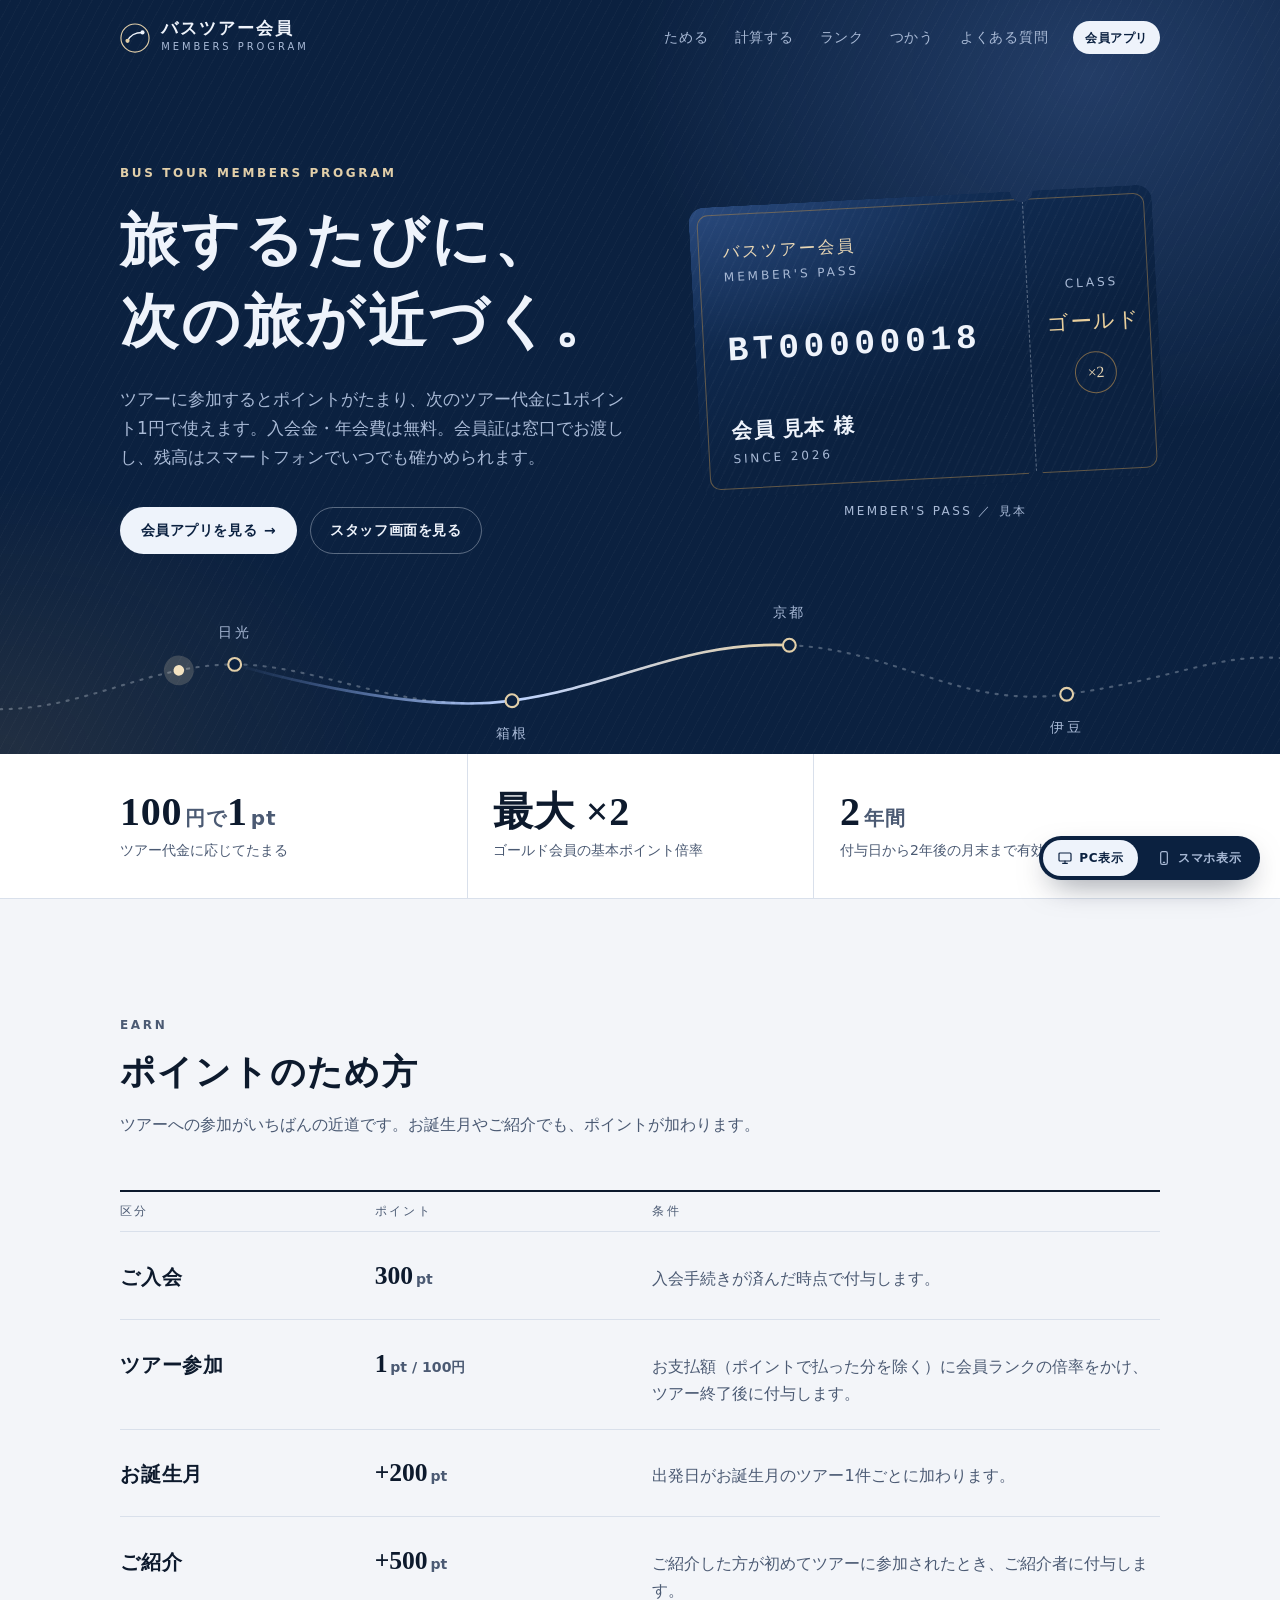
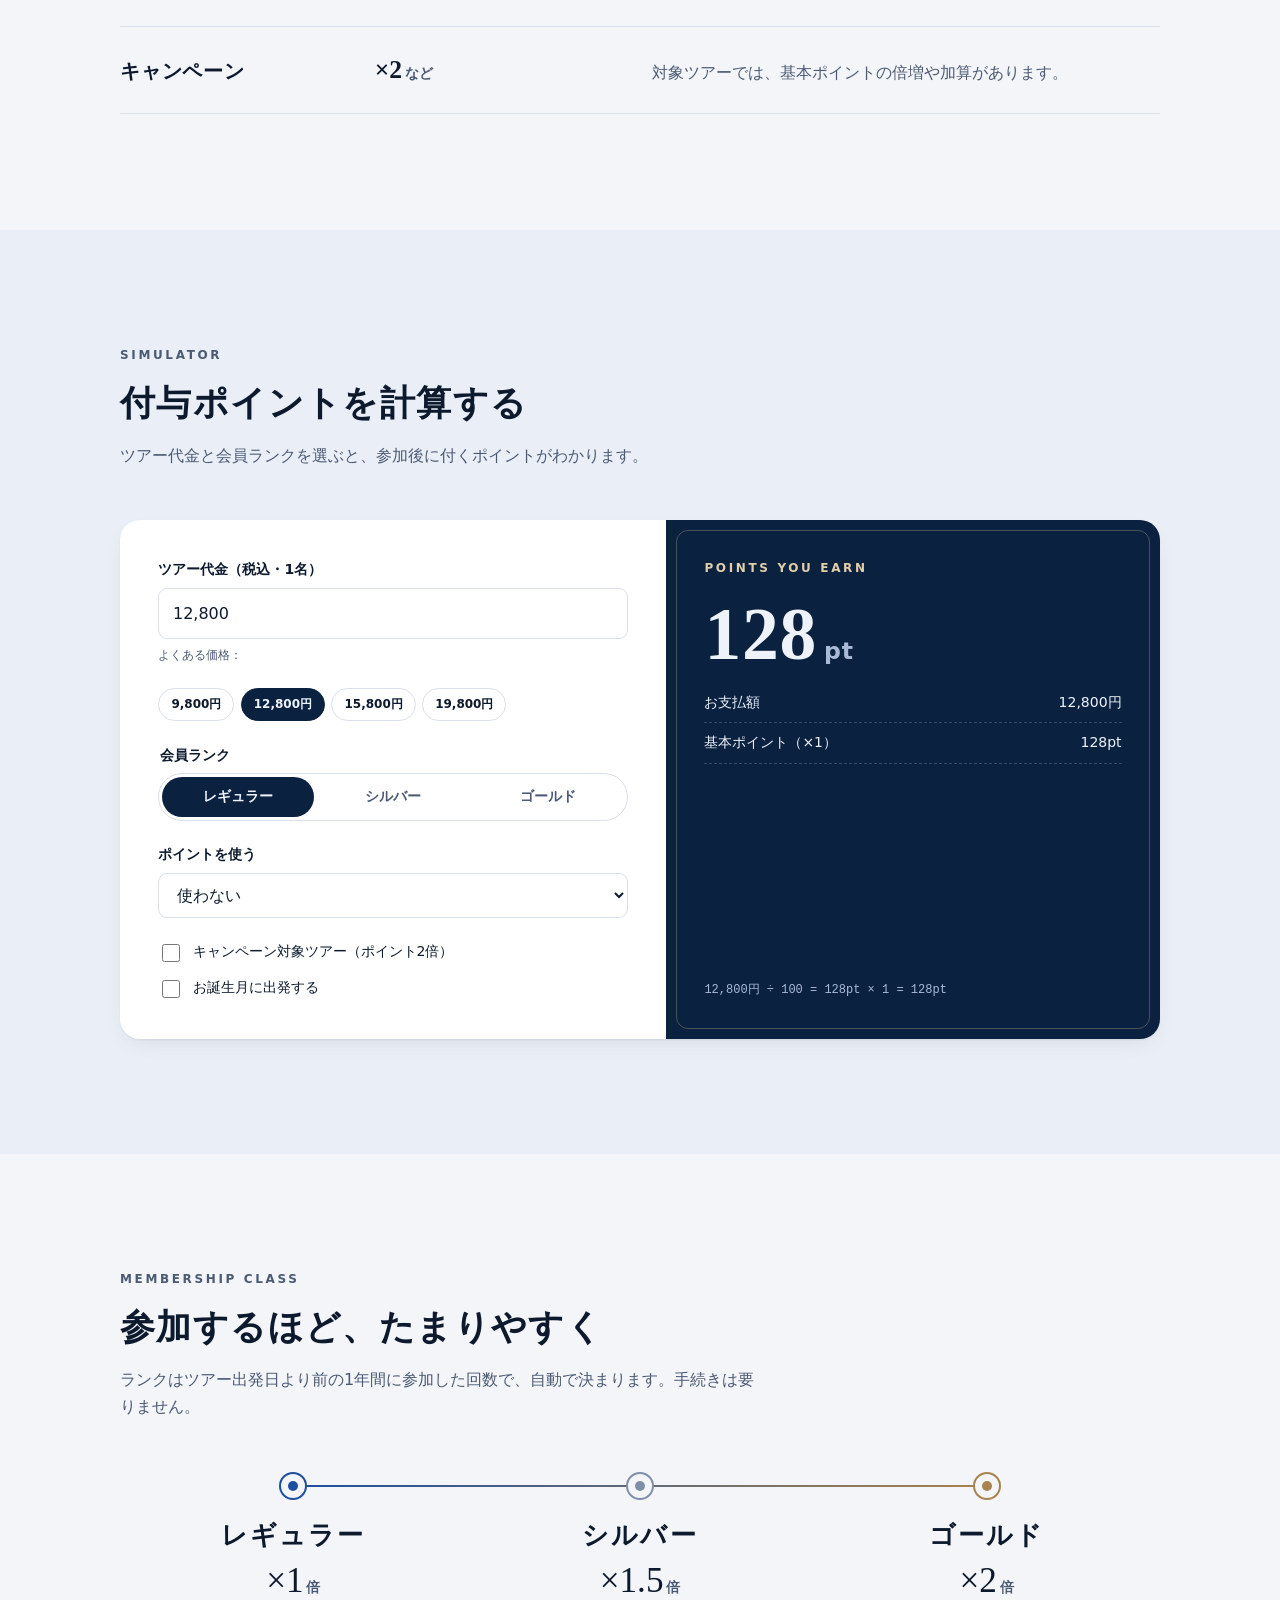
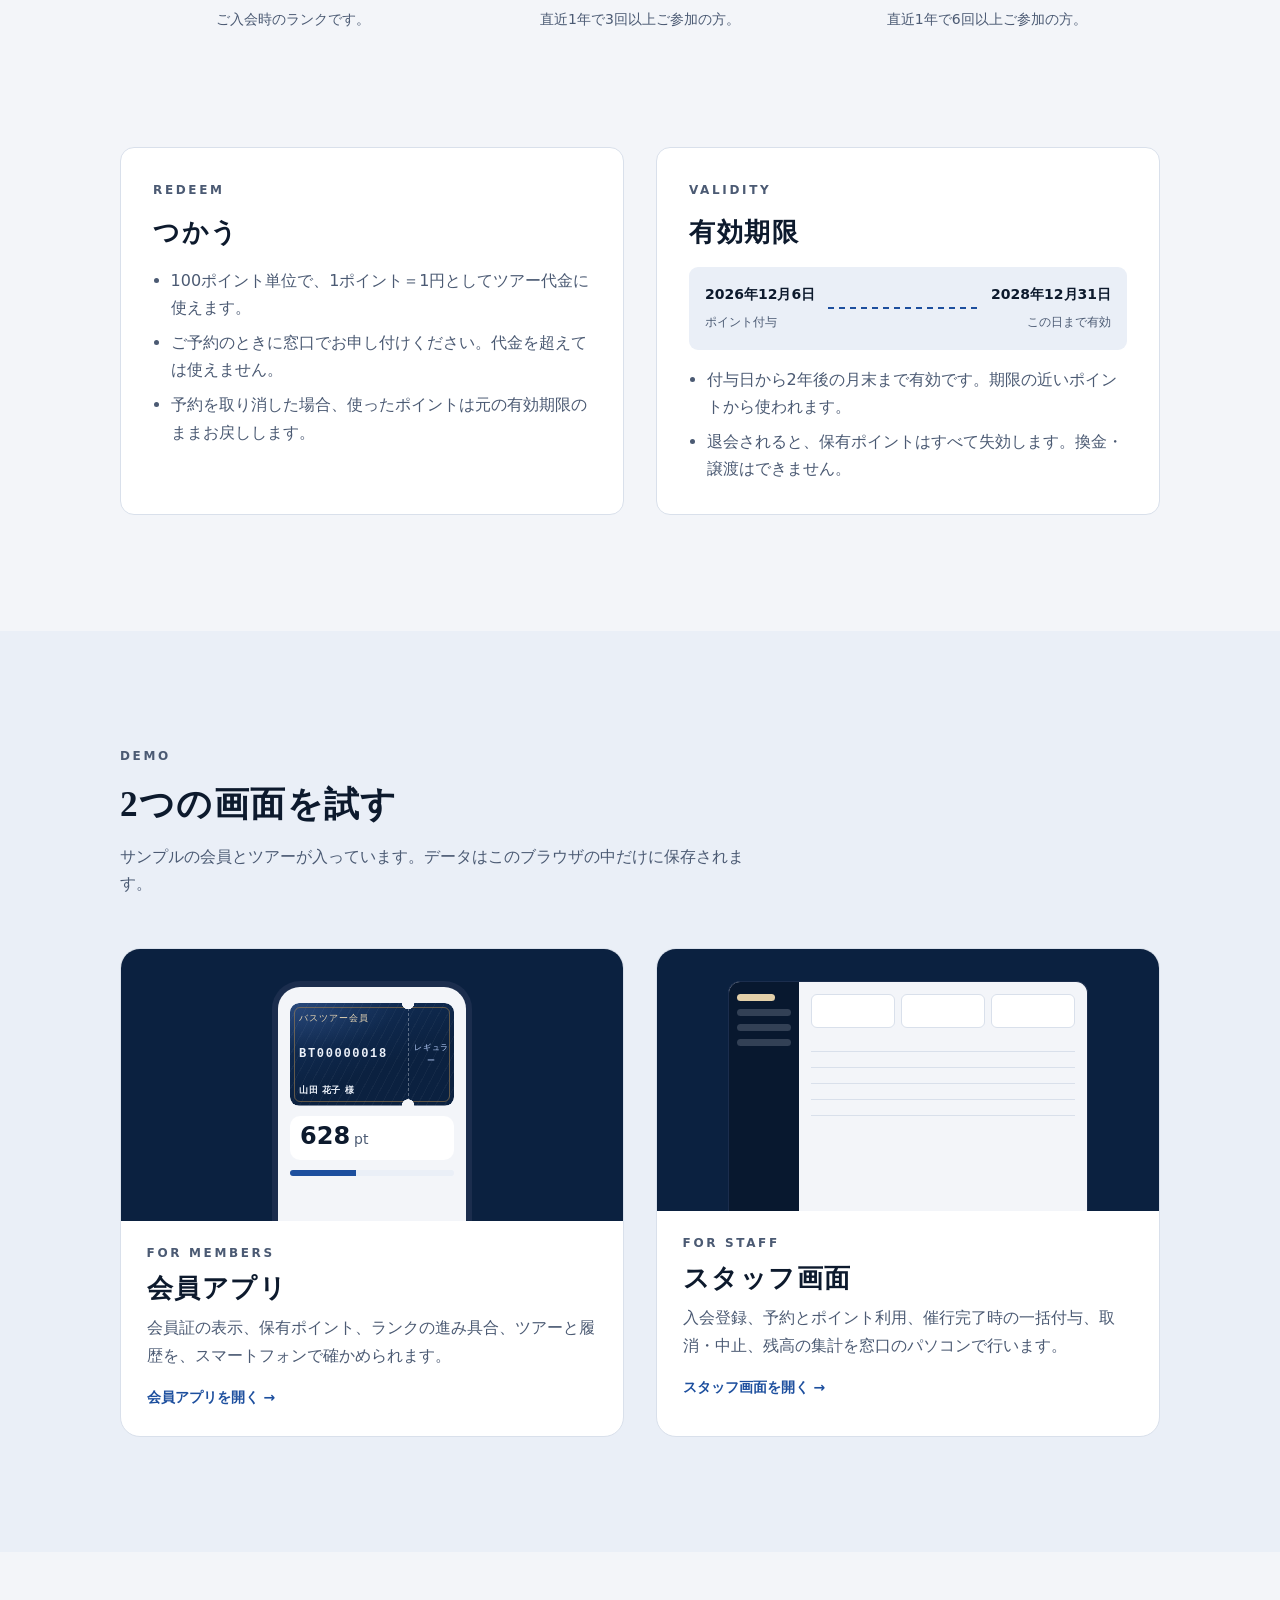
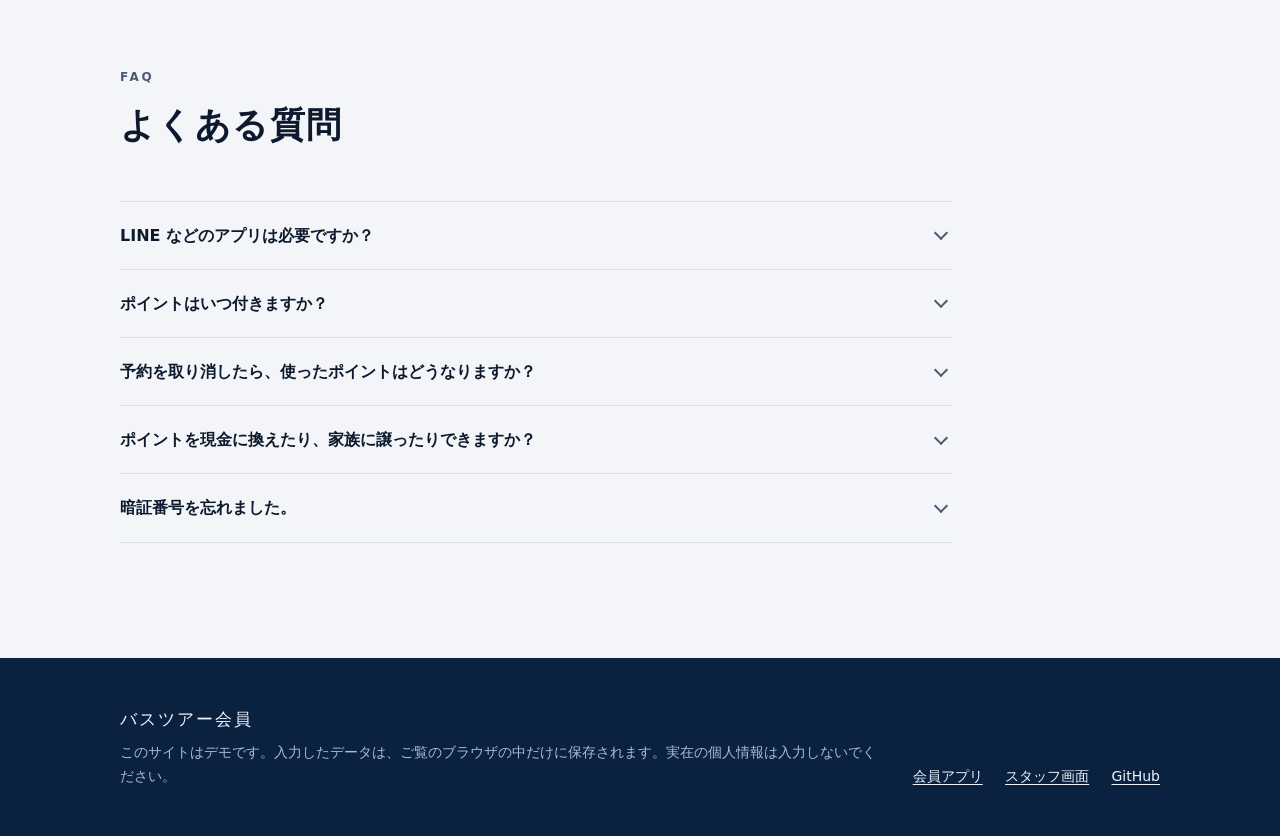
==== commit 9589594d: "サイトのUIを全面的に作り直し（紺基調・PC/スマホ両対応） - 構成を見直し：トップを制度紹介ページに、スタッフ画面を admin/ に移動 - 共通デザイン assets/ui.css：紺と真鍮色" ====
--- a/site/index.html
+++ b/site/index.html
@@ -3,401 +3,450 @@
 <head>
 <meta charset="utf-8">
 <meta name="viewport" content="width=device-width,initial-scale=1,viewport-fit=cover">
+<meta name="theme-color" content="#0b2140">
+<meta name="description" content="ツアーに参加するとポイントがたまり、次のツアー代金に使えるバスツアーの会員制度。入会金・年会費は無料。">
 <title>バスツアー会員ポイント</title>
+<link rel="stylesheet" href="assets/ui.css">
 <style>
-/* Layout: 上部バーで「スタッフ／会員／制度」を切替え、中央1カラム（最大960px）に画面を積む業務UI */
-:root{
-  --bg:#f2f5f3; --surface:#ffffff; --fg:#16231c; --muted:#5a6a61; --line:#dce5df;
-  --accent:#1d6a44; --accent-ink:#ffffff; --accent-soft:#e2f0e7;
-  --plus:#16803c; --minus:#b42318; --warn-bg:#fff3d1; --warn-fg:#6a4b00;
-  --gold-bg:#f9e7a8; --gold-fg:#5e4500; --silver-bg:#e3e8ec; --silver-fg:#34404a;
-  --bar:#173f2b; --bar-ink:#eaf5ee;
-  --font-ui:"Hiragino Sans","Hiragino Kaku Gothic ProN","Noto Sans JP","Yu Gothic UI","Meiryo",system-ui,sans-serif;
-  --font-num:ui-monospace,"SFMono-Regular","Menlo","Consolas",monospace;
+/* Layout: 紺のヒーロー（路線図の上をバスが走る）→ 紙色の本文セクションを縦に積む。本文は最大1120px、読み物は65字幅 */
+.wrap{width:100%;max-width:1120px;margin:0 auto;padding-inline:clamp(16px,4vw,40px)}
+section{padding-block:clamp(4rem,9vw,7.5rem)}
+.sec-head{display:grid;gap:.9rem;max-width:40rem;margin-bottom:clamp(2rem,4vw,3.2rem)}
+.sec-head h2{font-family:var(--font-display);font-weight:600;font-size:var(--t-2xl);letter-spacing:.04em}
+.sec-head p{color:var(--ink-2)}
+
+/* ヘッダー＋ヒーロー（紺はテーマに関係なく固定。上に乗る文字も on-navy で統一） */
+.hero{background:var(--navy);color:var(--on-navy);position:relative;overflow:hidden;padding-block:0}
+.hero::before{content:"";position:absolute;inset:0;background:
+  radial-gradient(60% 80% at 85% 10%,rgba(120,160,240,.22),transparent 60%),
+  radial-gradient(50% 60% at 0% 100%,rgba(168,131,77,.14),transparent 60%),
+  repeating-linear-gradient(118deg,rgba(255,255,255,.025) 0 1px,transparent 1px 9px);pointer-events:none}
+.topnav{position:relative;display:flex;align-items:center;gap:1.5rem;padding-block:1.2rem}
+.mark{display:flex;align-items:center;gap:.7rem;color:var(--on-navy);text-decoration:none;margin-right:auto}
+.mark svg{width:30px;height:30px}
+.mark b{font-family:var(--font-display);font-weight:600;font-size:1.05rem;letter-spacing:.12em;display:block;line-height:1.2}
+.mark small{display:block;font-size:.62rem;letter-spacing:.3em;color:var(--on-navy-2)}
+.topnav nav{display:flex;gap:1.6rem}
+.topnav nav a{color:var(--on-navy-2);text-decoration:none;font-size:var(--t-sm);letter-spacing:.06em;transition:color .15s}
+.topnav nav a:hover{color:var(--on-navy)}
+.hero .btn.light{background:var(--on-navy);color:var(--navy)}
+.hero .btn.outline{background:transparent;color:var(--on-navy);border-color:rgba(238,243,251,.35)}
+.hero .btn.outline:hover{border-color:var(--on-navy)}
+.hero-grid{position:relative;display:grid;grid-template-columns:1.05fr .95fr;gap:clamp(2rem,5vw,4.5rem);align-items:center;padding-block:clamp(3rem,7vw,5.5rem) clamp(1rem,3vw,2rem)}
+.hero-grid > *{min-width:0}
+.hero .eyebrow{color:#e2cfa9}
+.hero h1{font-family:var(--font-display);font-weight:600;font-size:var(--t-3xl);letter-spacing:.06em;line-height:1.4;margin-block:1.1rem 1.4rem}
+.hero h1 .line{display:block;white-space:nowrap}
+.hero .lead{color:var(--on-navy-2);max-width:31em;font-size:clamp(.95rem,1.4vw,1.06rem)}
+.hero .ctas{display:flex;flex-wrap:wrap;gap:.8rem;margin-top:2.2rem}
+.hero-card{display:grid;gap:.9rem;justify-items:center;transform:rotate(-3deg)}
+.hero-card .ticket{max-width:470px}
+.hero-card p{font-size:var(--t-xs);letter-spacing:.2em;color:var(--on-navy-2);transform:rotate(3deg)}
+@media (prefers-reduced-motion:no-preference){.hero-card .ticket{animation:float 7s ease-in-out infinite}
+  @keyframes float{50%{transform:translateY(-8px)}}}
+.routeband{position:relative;display:block;width:100%;height:auto;margin-top:.5rem}
+.routeband .track{fill:none;stroke:rgba(238,243,251,.28);stroke-width:2;stroke-dasharray:2 7;stroke-linecap:round}
+.routeband .lit{fill:none;stroke:url(#routeGlow);stroke-width:2.5;stroke-linecap:round}
+.routeband .stop{fill:var(--navy);stroke:#e2cfa9;stroke-width:2}
+.routeband text{fill:var(--on-navy-2);font-family:var(--font-ui);font-size:13px;letter-spacing:.18em}
+.routeband .bus{fill:#f4e3c1}
+.routeband .halo{fill:#f4e3c1;opacity:.18}
+
+/* 数字の帯 */
+.facts{background:var(--surface);border-bottom:1px solid var(--line);padding-block:0}
+.facts .wrap{display:grid;grid-template-columns:repeat(3,1fr)}
+.fact{padding:clamp(1.4rem,3vw,2.2rem) clamp(.8rem,2vw,1.6rem);display:grid;gap:.25rem;border-left:1px solid var(--line)}
+.fact:first-child{border-left:0;padding-left:0}
+.fact b{font-family:var(--font-display);font-weight:600;font-size:clamp(1.6rem,3.6vw,2.5rem);letter-spacing:.02em;line-height:1.15}
+.fact b small{font-size:.5em;margin-left:.15em;font-family:var(--font-ui);font-weight:700;color:var(--ink-2)}
+.fact span{font-size:var(--t-sm);color:var(--ink-2)}
+
+/* 運賃表風の「ため方」 */
+.fare{border-top:2px solid var(--ink);display:grid}
+.fare-row{display:grid;grid-template-columns:minmax(7rem,1fr) minmax(9rem,1.1fr) 2.2fr;gap:1.5rem;align-items:baseline;padding:1.35rem 0;border-bottom:1px solid var(--line)}
+.fare-row.head{padding:.6rem 0;font-size:var(--t-xs);letter-spacing:.2em;color:var(--ink-2)}
+.fare-row h3{font-size:var(--t-lg);font-weight:700;letter-spacing:.04em}
+.fare-row .val{font-family:var(--font-display);font-size:var(--t-xl);font-weight:600;white-space:nowrap}
+.fare-row .val small{font-family:var(--font-ui);font-size:.55em;font-weight:700;margin-left:.2em;color:var(--ink-2)}
+.fare-row p{color:var(--ink-2)}
+
+/* 計算機 */
+.calc-sec{background:var(--surface-2)}
+.calc{display:grid;grid-template-columns:1.05fr .95fr;border-radius:20px;overflow:hidden;box-shadow:var(--shadow);background:var(--surface)}
+.calc > *{min-width:0}
+.calc form{padding:clamp(1.4rem,3vw,2.4rem);display:grid;gap:1.4rem}
+.chips{display:flex;flex-wrap:wrap;gap:.4rem}
+.chip{font:inherit;font-size:var(--t-xs);font-weight:600;padding:.35rem .75rem;border-radius:999px;border:1px solid var(--line);background:var(--surface);color:var(--ink);cursor:pointer}
+.chip:hover{border-color:var(--ink-2)}
+.chip[aria-pressed="true"]{background:var(--navy);color:var(--on-navy);border-color:var(--navy)}
+.seg{display:grid;grid-template-columns:repeat(3,1fr);border:1px solid var(--line);border-radius:999px;padding:3px;gap:3px}
+.seg label{position:relative;text-align:center;font-size:var(--t-sm);font-weight:600;padding:.5rem .3rem;border-radius:999px;cursor:pointer;color:var(--ink-2)}
+.seg input{position:absolute;opacity:0;pointer-events:none}
+.seg label:has(input:checked){background:var(--navy);color:var(--on-navy)}
+.seg label:has(input:focus-visible){outline:2px solid var(--focus);outline-offset:2px}
+.toggles{display:grid;gap:.7rem}
+.result{background:var(--navy);color:var(--on-navy);padding:clamp(1.4rem,3vw,2.4rem);display:flex;flex-direction:column;gap:1.2rem;position:relative}
+.result::before{content:"";position:absolute;inset:10px;border:1px solid rgba(226,207,169,.28);border-radius:12px;pointer-events:none}
+.result .eyebrow{color:#e2cfa9}
+.result .total{font-family:var(--font-display);font-size:clamp(3rem,7vw,4.6rem);line-height:1;font-weight:600;letter-spacing:.01em}
+.result .total small{font-family:var(--font-ui);font-size:.32em;font-weight:700;margin-left:.3em;color:var(--on-navy-2)}
+.result ul{list-style:none;margin:0;padding:0;display:grid;gap:.5rem;font-size:var(--t-sm)}
+.result li{display:flex;justify-content:space-between;gap:1rem;border-bottom:1px dashed rgba(238,243,251,.18);padding-bottom:.5rem}
+.result .formula{font-family:var(--font-mono);font-size:var(--t-xs);color:var(--on-navy-2);margin-top:auto;overflow-wrap:anywhere}
+
+/* ランクの路線図 */
+.ranks{display:grid;grid-template-columns:repeat(3,1fr);gap:0;position:relative}
+.ranks::before{content:"";position:absolute;top:13px;left:calc(100%/6);right:calc(100%/6);height:2px;background:linear-gradient(90deg,var(--blue),var(--brass))}
+.station{position:relative;display:grid;justify-items:center;text-align:center;gap:.6rem;padding-inline:1rem}
+.station .pin{width:28px;height:28px;border-radius:50%;background:var(--bg);border:2px solid var(--blue);display:grid;place-items:center;z-index:1}
+.station .pin::after{content:"";width:10px;height:10px;border-radius:50%;background:var(--blue)}
+.station.silver .pin{border-color:#7f8fa8}.station.silver .pin::after{background:#7f8fa8}
+.station.gold .pin{border-color:var(--brass)}.station.gold .pin::after{background:var(--brass)}
+.station h3{font-family:var(--font-display);font-weight:600;font-size:var(--t-xl);letter-spacing:.08em;margin-top:.6rem}
+.station .mult{font-family:var(--font-display);font-size:var(--t-2xl);line-height:1}
+.station .mult small{font-family:var(--font-ui);font-size:.4em;color:var(--ink-2);font-weight:700;margin-left:.2em}
+.station p{color:var(--ink-2);font-size:var(--t-sm);max-width:16rem}
+
+/* つかう・有効期限 */
+.pair{display:grid;grid-template-columns:1fr 1fr;gap:clamp(1rem,3vw,2rem)}
+.panel{background:var(--surface);border:1px solid var(--line);border-radius:var(--radius);padding:clamp(1.3rem,3vw,2rem);display:grid;gap:1rem;align-content:start;min-width:0}
+.panel h3{font-family:var(--font-display);font-weight:600;font-size:var(--t-xl);letter-spacing:.06em}
+.panel ul{margin:0;padding-left:1.1rem;display:grid;gap:.5rem;color:var(--ink-2)}
+.timeline{display:grid;grid-template-columns:auto 1fr auto;align-items:center;gap:.8rem;padding:1rem;border-radius:var(--radius-sm);background:var(--surface-2)}
+.timeline .line{height:2px;background:repeating-linear-gradient(90deg,var(--blue) 0 6px,transparent 6px 11px)}
+.timeline b{display:block;font-size:var(--t-sm)}
+.timeline span{font-size:var(--t-xs);color:var(--ink-2)}
+
+/* 2つの画面 */
+.apps{display:grid;grid-template-columns:1fr 1fr;gap:clamp(1rem,3vw,2rem)}
+.app-card{display:grid;grid-template-rows:auto 1fr;border-radius:20px;overflow:hidden;border:1px solid var(--line);background:var(--surface);text-decoration:none;color:inherit;
+  transition:transform .2s ease,box-shadow .2s ease}
+.app-card:hover{transform:translateY(-3px);box-shadow:var(--shadow)}
+.app-card .stage{background:var(--navy);display:grid;place-items:center;padding:2rem 1.5rem 0;min-height:250px;overflow:hidden;position:relative}
+.app-card .body{padding:1.4rem 1.6rem 1.6rem;display:grid;gap:.5rem;align-content:start}
+.app-card h3{font-family:var(--font-display);font-weight:600;font-size:var(--t-xl);letter-spacing:.06em}
+.app-card .go{margin-top:.6rem;font-weight:700;color:var(--blue);font-size:var(--t-sm)}
+.phone{width:200px;height:240px;border-radius:28px 28px 0 0;background:var(--bg);border:6px solid #1b2d4d;border-bottom:0;padding:16px 12px;display:grid;gap:10px;align-content:start}
+.phone .ticket{--notch:6px;border-radius:9px;box-shadow:none}
+.phone .ticket::after{inset:4px;border-radius:6px}
+.phone .bal{display:flex;align-items:baseline;gap:4px;padding:8px 10px;border-radius:10px;background:var(--surface)}
+.phone .bal b{font-size:1.5rem;line-height:1}
+.phone .bar{height:6px;border-radius:9px;background:var(--surface-2);overflow:hidden}
+.phone .bar i{display:block;width:40%;height:100%;background:var(--blue)}
+.desk{width:min(100%,360px);height:230px;border-radius:12px 12px 0 0;background:var(--bg);border:1px solid #1b2d4d;border-bottom:0;display:grid;grid-template-columns:70px 1fr;overflow:hidden}
+.desk .side{background:#08182f;padding:12px 8px;display:grid;gap:8px;align-content:start}
+.desk .side i{display:block;height:7px;border-radius:4px;background:rgba(238,243,251,.18)}
+.desk .side i:first-child{background:#e2cfa9;width:70%}
+.desk .main{padding:12px;display:grid;gap:8px;align-content:start}
+.desk .kpis{display:grid;grid-template-columns:repeat(3,1fr);gap:6px}
+.desk .kpis i{height:34px;border-radius:6px;background:var(--surface);border:1px solid var(--line)}
+.desk .rows i{display:block;height:16px;border-bottom:1px solid var(--line)}
+
+/* よくある質問 */
+.faq{display:grid;border-top:1px solid var(--line);max-width:52rem}
+.faq details{border-bottom:1px solid var(--line)}
+.faq summary{list-style:none;cursor:pointer;padding:1.25rem 2.5rem 1.25rem 0;font-weight:700;position:relative}
+.faq summary::-webkit-details-marker{display:none}
+.faq summary::after{content:"";position:absolute;right:.4rem;top:50%;width:10px;height:10px;border-right:2px solid var(--ink-2);border-bottom:2px solid var(--ink-2);transform:translateY(-70%) rotate(45deg);transition:transform .2s}
+.faq details[open] summary::after{transform:translateY(-30%) rotate(-135deg)}
+.faq .a{padding:0 0 1.4rem;color:var(--ink-2);max-width:42rem}
+
+footer{background:var(--navy);color:var(--on-navy-2);padding-block:3rem;font-size:var(--t-sm)}
+footer .wrap{display:grid;grid-template-columns:1fr auto;gap:1.5rem;align-items:end}
+footer a{color:var(--on-navy)}
+footer .links{display:flex;gap:1.4rem;flex-wrap:wrap}
+
+@media (max-width:900px){
+  .hero-grid{grid-template-columns:1fr}
+  .hero-card{transform:rotate(-2deg);max-width:380px;justify-self:center;width:100%}
+  .calc,.pair,.apps{grid-template-columns:1fr}
+  .topnav nav{display:none}
 }
-@media (prefers-color-scheme: dark){:root:not([data-theme="light"]){
-  --bg:#0e1411; --surface:#161f1a; --fg:#e3ece6; --muted:#98a99f; --line:#29352e;
-  --accent:#5cc48a; --accent-ink:#08170e; --accent-soft:#1b3326;
-  --plus:#5cc48a; --minus:#f08679; --warn-bg:#3d3112; --warn-fg:#f3d98a;
-  --gold-bg:#4a3a0e; --gold-fg:#f6d67a; --silver-bg:#2a3238; --silver-fg:#d3dbe1;
-  --bar:#0a1f14; --bar-ink:#d9eee1; color-scheme:dark}}
-:root[data-theme="dark"]{
-  --bg:#0e1411; --surface:#161f1a; --fg:#e3ece6; --muted:#98a99f; --line:#29352e;
-  --accent:#5cc48a; --accent-ink:#08170e; --accent-soft:#1b3326;
-  --plus:#5cc48a; --minus:#f08679; --warn-bg:#3d3112; --warn-fg:#f3d98a;
-  --gold-bg:#4a3a0e; --gold-fg:#f6d67a; --silver-bg:#2a3238; --silver-fg:#d3dbe1;
-  --bar:#0a1f14; --bar-ink:#d9eee1; color-scheme:dark}
-
-*{box-sizing:border-box}
-body{margin:0;background:var(--bg);color:var(--fg);font-family:var(--font-ui);font-size:15px;line-height:1.65}
-.topbar{background:var(--bar);color:var(--bar-ink);padding:.6rem 16px;display:flex;flex-wrap:wrap;gap:.6rem 1rem;align-items:center}
-.brand{font-weight:700;font-size:1.05rem;letter-spacing:.02em;margin-right:auto}
-.seg{display:flex;gap:2px;background:rgba(255,255,255,.08);border-radius:8px;padding:2px}
-.seg button{background:transparent;color:var(--bar-ink);border:0;margin:0;padding:.35rem .8rem;border-radius:6px;font-weight:600}
-.seg button[aria-pressed="true"]{background:var(--accent);color:var(--accent-ink)}
-.demo{background:var(--warn-bg);color:var(--warn-fg);padding:.5rem 16px;font-size:.85rem;display:flex;flex-wrap:wrap;gap:.4rem 1rem;align-items:center}
-.demo b{font-weight:700}
-.demo a{color:var(--warn-fg);font-weight:700}
-.demo label{display:inline-flex;gap:.4rem;align-items:center;margin:0;font-weight:600}
-.demo input{width:auto;padding:.15rem .4rem;font-size:.85rem}
-.demo button{margin:0;padding:.2rem .7rem;font-size:.82rem}
-main{max-width:960px;margin:0 auto;padding-inline:16px;padding-block:1rem 3rem;display:grid;gap:1rem}
-.subnav{display:flex;flex-wrap:wrap;gap:.4rem}
-.subnav button{margin:0;background:var(--surface);color:var(--fg);border:1px solid var(--line)}
-.subnav button[aria-current="page"]{background:var(--accent-soft);border-color:var(--accent);color:var(--fg)}
-.card{background:var(--surface);border:1px solid var(--line);border-radius:10px;padding:1rem 1.2rem;min-width:0}
-h1{font-size:1.35rem;margin:0 0 .8rem;text-wrap:balance}
-h2{font-size:1.05rem;margin:0 0 .7rem;text-wrap:balance}
-h3{font-size:.95rem;margin:1rem 0 .4rem}
-p{margin:.3rem 0}
-.muted{color:var(--muted);font-size:.86rem}
-.grid2{display:grid;grid-template-columns:repeat(auto-fit,minmax(min(280px,100%),1fr));gap:1rem}
-.stats{display:grid;grid-template-columns:repeat(auto-fit,minmax(min(170px,100%),1fr));gap:.6rem}
-.stat{background:var(--accent-soft);border-radius:8px;padding:.6rem .8rem}
-.stat span{display:block;font-size:.8rem;color:var(--muted);letter-spacing:.04em}
-.stat b{font-size:1.35rem;font-variant-numeric:tabular-nums}
-.scroll{overflow-x:auto}
-table{width:100%;border-collapse:collapse;font-size:.9rem}
-.scroll table{min-width:560px}
-th,td{padding:.45rem .5rem;border-bottom:1px solid var(--line);text-align:left;vertical-align:top}
-th{font-size:.78rem;color:var(--muted);font-weight:600;letter-spacing:.04em}
-.num{text-align:right;font-variant-numeric:tabular-nums;white-space:nowrap}
-.plus{color:var(--plus)} .minus{color:var(--minus)}
-.big{font-size:2.4rem;font-weight:700;font-variant-numeric:tabular-nums;line-height:1.2}
-.big small{font-size:1rem;color:var(--muted);margin-left:.2rem}
-.pill{display:inline-block;padding:.05rem .6rem;border-radius:99px;font-size:.82rem;font-weight:700;background:var(--silver-bg);color:var(--silver-fg)}
-.pill.regular{background:var(--accent-soft);color:var(--fg)}
-.pill.gold{background:var(--gold-bg);color:var(--gold-fg)}
-.pill.st-booked{background:var(--accent-soft);color:var(--fg)}
-.pill.st-cancelled,.pill.st-no_show{background:var(--silver-bg);color:var(--muted)}
-label{display:block;margin:.5rem 0 .2rem;font-weight:600;font-size:.86rem}
-label.check{display:flex;gap:.5rem;align-items:flex-start;font-weight:500}
-input,select{font:inherit;color:var(--fg);background:var(--surface);padding:.45rem .55rem;border:1px solid var(--line);border-radius:6px;width:100%;max-width:360px}
-input[type=checkbox]{width:auto;margin-top:.35rem}
-button{font:inherit;padding:.45rem 1rem;border:1px solid transparent;border-radius:6px;background:var(--accent);color:var(--accent-ink);cursor:pointer;margin-top:.6rem;font-weight:600}
-button.ghost{background:transparent;color:var(--fg);border-color:var(--line)}
-button.danger{background:var(--minus);color:var(--surface)}
-button.small{padding:.15rem .6rem;margin:0;font-size:.82rem}
-button:disabled{opacity:.5;cursor:not-allowed}
-button:focus-visible,input:focus-visible{outline:3px solid var(--accent);outline-offset:2px}
-.msg{padding:.6rem 1rem;border-radius:8px;border:1px solid var(--line)}
-.msg.ok{background:var(--accent-soft)} .msg.err{background:var(--warn-bg);color:var(--warn-fg)}
-.link{background:none;border:0;color:var(--accent);padding:0;margin:0;font-weight:600;text-decoration:underline;text-underline-offset:2px}
-.row{display:flex;flex-wrap:wrap;gap:.5rem;align-items:flex-end}
-.row > *{min-width:0}
-ul{padding-left:1.2rem;margin:.3rem 0} li{margin:.2rem 0}
-/* 会員証：バスの乗車券をモチーフにしたミシン目つきカード */
-.ticket{max-width:100%;width:340px;aspect-ratio:86/54;border-radius:12px;background:var(--bar);color:var(--bar-ink);display:grid;grid-template-columns:1fr 26%;overflow:hidden;position:relative;border:1px solid var(--line)}
-.ticket .main{padding:14px 16px;display:flex;flex-direction:column;justify-content:space-between;min-width:0}
-.ticket .stub{border-left:2px dashed rgba(255,255,255,.35);padding:12px 8px;display:flex;flex-direction:column;justify-content:center;align-items:center;gap:4px;font-size:.7rem;text-align:center}
-.ticket .stub .pill{white-space:nowrap;font-size:.72rem;padding:.05rem .45rem}
-.ticket .no{font-family:var(--font-num);font-size:1.35rem;letter-spacing:.12em;font-weight:700}
-.ticket .label{font-size:.68rem;letter-spacing:.12em;opacity:.8}
-@media (prefers-reduced-motion:no-preference){.card{animation:in .18s ease-out}@keyframes in{from{transform:translateY(3px)}to{transform:none}}}
+@media (max-width:640px){
+  .facts .wrap{grid-template-columns:1fr}
+  .fact{border-left:0;border-top:1px solid var(--line);padding-inline:0}
+  .fact:first-child{border-top:0}
+  .fare-row{grid-template-columns:1fr auto;gap:.3rem 1rem}
+  .fare-row p{grid-column:1 / -1}
+  .fare-row.head{display:none}
+  .ranks{grid-template-columns:1fr;gap:2.2rem;padding-left:2.6rem}
+  .ranks::before{left:13px;right:auto;top:14px;bottom:14px;width:2px;height:auto;background:linear-gradient(180deg,var(--blue),var(--brass))}
+  .station{justify-items:start;text-align:left;padding:0}
+  .station .pin{position:absolute;left:-2.6rem;top:0}
+  .station h3{margin-top:0}
+  .routeband text{display:none}
+  footer .wrap{grid-template-columns:1fr}
+  .hero .ctas .btn{flex:1 1 auto}
+}
 </style>
 </head>
 <body>
-<header class="topbar">
-  <div class="brand">バスツアー会員ポイント</div>
-  <nav class="seg" aria-label="画面の切替">
-    <button type="button" data-mode="admin">スタッフ画面</button>
-    <button type="button" data-mode="member">会員ページ</button>
-    <button type="button" data-mode="rules">制度のご案内</button>
-  </nav>
+
+<header class="hero">
+  <div class="wrap">
+    <div class="topnav">
+      <a class="mark" href="./" aria-label="バスツアー会員ポイント トップ">
+        <svg viewBox="0 0 32 32" aria-hidden="true"><circle cx="16" cy="16" r="15" fill="none" stroke="#e2cfa9" stroke-width="1.2"/><path d="M8 19c3-6 7-9 16-9" fill="none" stroke="#eef3fb" stroke-width="1.6" stroke-linecap="round"/><circle cx="8" cy="19" r="2.2" fill="#e2cfa9"/><circle cx="24" cy="10" r="2.2" fill="#eef3fb"/></svg>
+        <span><b>バスツアー会員</b><small>MEMBERS PROGRAM</small></span>
+      </a>
+      <nav aria-label="ページ内">
+        <a href="#earn">ためる</a><a href="#calc">計算する</a><a href="#rank">ランク</a><a href="#use">つかう</a><a href="#faq">よくある質問</a>
+      </nav>
+      <a class="btn sm light" href="member/">会員アプリ</a>
+    </div>
+
+    <div class="hero-grid">
+      <div>
+        <div class="eyebrow">Bus Tour Members Program</div>
+        <h1><span class="line">旅するたびに、</span><span class="line">次の旅が近づく。</span></h1>
+        <p class="lead">ツアーに参加するとポイントがたまり、次のツアー代金に1ポイント1円で使えます。入会金・年会費は無料。会員証は窓口でお渡しし、残高はスマートフォンでいつでも確かめられます。</p>
+        <div class="ctas">
+          <a class="btn light" href="member/">会員アプリを見る <span class="arrow" aria-hidden="true">→</span></a>
+          <a class="btn outline" href="admin/">スタッフ画面を見る</a>
+        </div>
+      </div>
+      <div class="hero-card">
+        <div class="ticket" role="img" aria-label="会員証の見本">
+          <div class="t-main">
+            <div><div class="t-brand">バスツアー会員</div><div class="t-label">Member's Pass</div></div>
+            <div class="t-no">BT00000018</div>
+            <div><div class="t-name">会員 見本 様</div><div class="t-label">Since 2026</div></div>
+          </div>
+          <div class="t-stub"><div class="t-label">Class</div><div class="t-class gold">ゴールド</div><div class="t-mark">×2</div></div>
+        </div>
+        <p>MEMBER'S PASS ／ 見本</p>
+      </div>
+    </div>
+  </div>
+
+  <svg class="routeband" viewBox="0 0 1200 150" preserveAspectRatio="xMidYMid meet" aria-hidden="true">
+    <defs>
+      <linearGradient id="routeGlow" x1="0" x2="1"><stop offset="0" stop-color="#82aaff" stop-opacity="0"/><stop offset=".5" stop-color="#bcd3ff"/><stop offset="1" stop-color="#e2cfa9"/></linearGradient>
+    </defs>
+    <path id="route" class="track" d="M0 108 C 80 108 140 66 220 66 S 380 114 480 100 S 640 44 740 48 S 900 108 1000 94 S 1140 56 1200 60"/>
+    <path class="lit" d="M220 66 S 380 114 480 100 S 640 44 740 48"/>
+    <g>
+      <circle class="stop" cx="220" cy="66" r="6"/><text x="220" y="40" text-anchor="middle">日光</text>
+      <circle class="stop" cx="480" cy="100" r="6"/><text x="480" y="135" text-anchor="middle">箱根</text>
+      <circle class="stop" cx="740" cy="48" r="6"/><text x="740" y="22" text-anchor="middle">京都</text>
+      <circle class="stop" cx="1000" cy="94" r="6"/><text x="1000" y="129" text-anchor="middle">伊豆</text>
+    </g>
+    <g id="bus">
+      <circle class="halo" r="14" cx="0" cy="0"/><circle class="bus" r="5" cx="0" cy="0"/>
+      <animateMotion id="busMotion" dur="16s" repeatCount="indefinite" rotate="auto"><mpath href="#route"/></animateMotion>
+    </g>
+  </svg>
 </header>
-<div class="demo" role="note">
-  <span><b>デモ版</b>：入力したデータはこのブラウザの中にだけ保存されます。実在の個人情報は入力しないでください。</span>
-  <label for="demo-date">デモの日付 <input type="date" id="demo-date"></label>
-  <button type="button" class="ghost" id="demo-reset">サンプルデータに戻す</button>
-  <a href="member/">会員向けスマホ画面を開く</a>
+
+<div class="facts">
+  <div class="wrap">
+    <div class="fact"><b>100<small>円で</small>1<small>pt</small></b><span>ツアー代金に応じてたまる</span></div>
+    <div class="fact"><b>最大 ×2</b><span>ゴールド会員の基本ポイント倍率</span></div>
+    <div class="fact"><b>2<small>年間</small></b><span>付与日から2年後の月末まで有効</span></div>
+  </div>
 </div>
-<main id="app"></main>
+
+<main>
+  <section id="earn">
+    <div class="wrap">
+      <div class="sec-head">
+        <div class="eyebrow">Earn</div>
+        <h2>ポイントのため方</h2>
+        <p>ツアーへの参加がいちばんの近道です。お誕生月やご紹介でも、ポイントが加わります。</p>
+      </div>
+      <div class="fare" role="table" aria-label="ポイントのため方">
+        <div class="fare-row head" role="row"><span role="columnheader">区分</span><span role="columnheader">ポイント</span><span role="columnheader">条件</span></div>
+        <div class="fare-row" role="row"><h3 role="cell">ご入会</h3><div class="val num" role="cell" data-rule="WELCOME_BONUS">300<small>pt</small></div><p role="cell">入会手続きが済んだ時点で付与します。</p></div>
+        <div class="fare-row" role="row"><h3 role="cell">ツアー参加</h3><div class="val num" role="cell">1<small>pt / 100円</small></div><p role="cell">お支払額（ポイントで払った分を除く）に会員ランクの倍率をかけ、ツアー終了後に付与します。</p></div>
+        <div class="fare-row" role="row"><h3 role="cell">お誕生月</h3><div class="val num" role="cell" data-rule="BIRTHDAY_BONUS">+200<small>pt</small></div><p role="cell">出発日がお誕生月のツアー1件ごとに加わります。</p></div>
+        <div class="fare-row" role="row"><h3 role="cell">ご紹介</h3><div class="val num" role="cell" data-rule="REFERRAL_BONUS">+500<small>pt</small></div><p role="cell">ご紹介した方が初めてツアーに参加されたとき、ご紹介者に付与します。</p></div>
+        <div class="fare-row" role="row"><h3 role="cell">キャンペーン</h3><div class="val num" role="cell">×2<small>など</small></div><p role="cell">対象ツアーでは、基本ポイントの倍増や加算があります。</p></div>
+      </div>
+    </div>
+  </section>
+
+  <section id="calc" class="calc-sec">
+    <div class="wrap">
+      <div class="sec-head">
+        <div class="eyebrow">Simulator</div>
+        <h2>付与ポイントを計算する</h2>
+        <p>ツアー代金と会員ランクを選ぶと、参加後に付くポイントがわかります。</p>
+      </div>
+      <div class="calc">
+        <form id="calc-form" autocomplete="off">
+          <label class="field"><span>ツアー代金（税込・1名）</span>
+            <input class="input num" id="c-price" name="price" inputmode="numeric" value="12,800" aria-describedby="c-price-help">
+            <small id="c-price-help">よくある価格：</small></label>
+          <div class="chips" id="price-chips">
+            <button type="button" class="chip" data-price="9800">9,800円</button>
+            <button type="button" class="chip" data-price="12800">12,800円</button>
+            <button type="button" class="chip" data-price="15800">15,800円</button>
+            <button type="button" class="chip" data-price="19800">19,800円</button>
+          </div>
+          <fieldset class="field" style="border:0;padding:0;margin:0"><legend class="small" style="font-weight:600;margin-bottom:.35rem">会員ランク</legend>
+            <div class="seg">
+              <label><input type="radio" name="rank" value="1" checked>レギュラー</label>
+              <label><input type="radio" name="rank" value="1.5">シルバー</label>
+              <label><input type="radio" name="rank" value="2">ゴールド</label>
+            </div></fieldset>
+          <label class="field"><span>ポイントを使う</span>
+            <select class="input" id="c-use" name="use"><option value="0">使わない</option><option value="300">300pt</option><option value="500">500pt</option><option value="1000">1,000pt</option></select></label>
+          <div class="toggles">
+            <label class="check"><input type="checkbox" name="camp" id="c-camp"> キャンペーン対象ツアー（ポイント2倍）</label>
+            <label class="check"><input type="checkbox" name="bday" id="c-bday"> お誕生月に出発する</label>
+          </div>
+        </form>
+        <div class="result" aria-live="polite">
+          <div class="eyebrow">Points You Earn</div>
+          <div class="total num" id="r-total">128<small>pt</small></div>
+          <ul id="r-items"></ul>
+          <div class="formula" id="r-formula"></div>
+        </div>
+      </div>
+    </div>
+  </section>
+
+  <section id="rank">
+    <div class="wrap">
+      <div class="sec-head">
+        <div class="eyebrow">Membership Class</div>
+        <h2>参加するほど、たまりやすく</h2>
+        <p>ランクはツアー出発日より前の1年間に参加した回数で、自動で決まります。手続きは要りません。</p>
+      </div>
+      <div class="ranks">
+        <div class="station"><span class="pin" aria-hidden="true"></span><h3>レギュラー</h3><div class="mult">×1<small>倍</small></div><p>ご入会時のランクです。</p></div>
+        <div class="station silver"><span class="pin" aria-hidden="true"></span><h3>シルバー</h3><div class="mult">×1.5<small>倍</small></div><p>直近1年で3回以上ご参加の方。</p></div>
+        <div class="station gold"><span class="pin" aria-hidden="true"></span><h3>ゴールド</h3><div class="mult">×2<small>倍</small></div><p>直近1年で6回以上ご参加の方。</p></div>
+      </div>
+    </div>
+  </section>
+
+  <section id="use" style="padding-top:0">
+    <div class="wrap pair">
+      <div class="panel">
+        <div class="eyebrow">Redeem</div>
+        <h3>つかう</h3>
+        <ul>
+          <li>100ポイント単位で、1ポイント＝1円としてツアー代金に使えます。</li>
+          <li>ご予約のときに窓口でお申し付けください。代金を超えては使えません。</li>
+          <li>予約を取り消した場合、使ったポイントは元の有効期限のままお戻しします。</li>
+        </ul>
+      </div>
+      <div class="panel">
+        <div class="eyebrow">Validity</div>
+        <h3>有効期限</h3>
+        <div class="timeline" aria-label="有効期限の例">
+          <div><b id="v-from">2026年10月3日</b><span>ポイント付与</span></div>
+          <div class="line" aria-hidden="true"></div>
+          <div style="text-align:right"><b id="v-to">2028年10月31日</b><span>この日まで有効</span></div>
+        </div>
+        <ul>
+          <li>付与日から2年後の月末まで有効です。期限の近いポイントから使われます。</li>
+          <li>退会されると、保有ポイントはすべて失効します。換金・譲渡はできません。</li>
+        </ul>
+      </div>
+    </div>
+  </section>
+
+  <section id="apps" class="calc-sec">
+    <div class="wrap">
+      <div class="sec-head">
+        <div class="eyebrow">Demo</div>
+        <h2>2つの画面を試す</h2>
+        <p>サンプルの会員とツアーが入っています。データはこのブラウザの中だけに保存されます。</p>
+      </div>
+      <div class="apps">
+        <a class="app-card" href="member/">
+          <div class="stage" aria-hidden="true">
+            <div class="phone">
+              <div class="ticket"><div class="t-main" style="padding:8px 9px"><div class="t-brand" style="font-size:9px">バスツアー会員</div><div class="t-no" style="font-size:12px">BT00000018</div><div class="t-name" style="font-size:9px">山田 花子 様</div></div><div class="t-stub" style="padding:4px"><div class="t-class regular" style="font-size:8px">レギュラー</div></div></div>
+              <div class="bal"><b class="num">628</b><span class="small muted">pt</span></div>
+              <div class="bar"><i></i></div>
+            </div>
+          </div>
+          <div class="body"><div class="eyebrow">For Members</div><h3>会員アプリ</h3><p class="muted">会員証の表示、保有ポイント、ランクの進み具合、ツアーと履歴を、スマートフォンで確かめられます。</p><span class="go">会員アプリを開く →</span></div>
+        </a>
+        <a class="app-card" href="admin/">
+          <div class="stage" aria-hidden="true">
+            <div class="desk"><div class="side"><i></i><i></i><i></i><i></i></div><div class="main"><div class="kpis"><i></i><i></i><i></i></div><div class="rows"><i></i><i></i><i></i><i></i><i></i></div></div></div>
+          </div>
+          <div class="body"><div class="eyebrow">For Staff</div><h3>スタッフ画面</h3><p class="muted">入会登録、予約とポイント利用、催行完了時の一括付与、取消・中止、残高の集計を窓口のパソコンで行います。</p><span class="go">スタッフ画面を開く →</span></div>
+        </a>
+      </div>
+    </div>
+  </section>
+
+  <section id="faq">
+    <div class="wrap">
+      <div class="sec-head"><div class="eyebrow">FAQ</div><h2>よくある質問</h2></div>
+      <div class="faq">
+        <details><summary>LINE などのアプリは必要ですか？</summary><div class="a">必要ありません。外部のサービスは使わず、会員証とこの会員ページだけでご利用いただけます。</div></details>
+        <details><summary>ポイントはいつ付きますか？</summary><div class="a">ツアーが終わったあと、スタッフが催行完了の処理をした時点で付与します。当日ご参加になれなかった場合、そのツアーのポイントは付きません。</div></details>
+        <details><summary>予約を取り消したら、使ったポイントはどうなりますか？</summary><div class="a">元の有効期限のままお戻しします。ただし、戻した時点で有効期限を過ぎているポイントは失効します。</div></details>
+        <details><summary>ポイントを現金に換えたり、家族に譲ったりできますか？</summary><div class="a">できません。ポイントはツアー代金のお支払いにだけお使いいただけます。</div></details>
+        <details><summary>暗証番号を忘れました。</summary><div class="a">ツアー窓口で本人確認のうえ、再設定いたします。</div></details>
+      </div>
+    </div>
+  </section>
+</main>
+
+<footer>
+  <div class="wrap">
+    <div>
+      <p style="font-family:var(--font-display);color:var(--on-navy);letter-spacing:.12em;font-size:1.05rem">バスツアー会員</p>
+      <p style="margin-top:.4rem">このサイトはデモです。入力したデータは、ご覧のブラウザの中だけに保存されます。実在の個人情報は入力しないでください。</p>
+    </div>
+    <div class="links"><a href="member/">会員アプリ</a><a href="admin/">スタッフ画面</a><a href="https://github.com/AL1cE-FTW/earn-points">GitHub</a></div>
+  </div>
+</footer>
 
 <script src="points.js"></script>
 <script>
 "use strict";
-// ===== 画面 =====
-const app = document.getElementById("app");
-const ui = {mode:"admin", view:"home", param:null, flash:null, memberNo:null, query:"", check:"", confirm:null};
-const OP = "デモ担当";
-
-function go(view, param = null, flash = null){ Object.assign(ui, {view, param, flash, confirm:null}); render(); window.scrollTo(0,0); }
-function setMode(mode){ ui.mode = mode; ui.view = mode === "admin" ? "home" : mode === "member" ? (ui.memberNo ? "me" : "login") : "rules"; ui.flash = null; ui.confirm = null; render(); }
-
-const pill = (cls, text) => `<span class="pill ${cls}">${esc(text)}</span>`;
-const memberLink = m => `<button type="button" class="link" data-go="member" data-arg="${m.member_no}">${m.member_no}</button>`;
-
-function historyTable(mid){
-  const rows = db.txns.filter(t => t.member_id === mid).sort((a,b) => b.id - a.id);
-  if (!rows.length) return `<p class="muted">履歴はまだありません。</p>`;
-  return `<div class="scroll"><table><thead><tr><th>日付</th><th>区分</th><th>内容</th><th class="num">ポイント</th></tr></thead><tbody>${
-    rows.map(r => {
-      let reason = r.reason;
-      const b = r.booking_id && db.bookings.find(b => b.id === r.booking_id);
-      const tn = b && getTour(b.tour_id).name;
-      if (tn && (r.kind === "earn" || r.kind === "bonus") && !reason.includes(tn)) reason += `／${tn}`;
-      return `<tr><td class="num">${r.created_on}</td><td>${KIND[r.kind]}</td><td>${esc(reason)}</td><td class="num ${r.points > 0 ? "plus" : "minus"}">${r.points > 0 ? "+" : ""}${yen(r.points)}</td></tr>`;
-    }).join("")}</tbody></table></div>`;
+// 動きを減らす設定ではバスを止める
+if (matchMedia("(prefers-reduced-motion: reduce)").matches){
+  const m = document.getElementById("busMotion"); if (m) m.remove();
+  document.getElementById("bus").setAttribute("transform", "translate(480 100)");
 }
 
-function memberSummary(m, staff){
-  const bal = balance(m.id, today), rank = rankFor(m.id, today);
-  const nextTxt = rank.next_name ? `あと${rank.tours_to_next}回の参加で${rank.next_name}に` : "最上位ランクです";
-  const sched = expiringSchedule(m.id, today);
-  const bookings = db.bookings.filter(b => b.member_id === m.id).map(b => ({b, t:getTour(b.tour_id)}))
-    .sort((x,y) => x.t.depart_date < y.t.depart_date ? 1 : -1);
-  const btable = bookings.length ? `<div class="scroll"><table><thead><tr><th>出発日</th><th>ツアー</th><th class="num">代金</th><th class="num">利用pt</th><th>状態</th>${staff ? "<th></th>" : ""}</tr></thead><tbody>${
-    bookings.map(({b,t}) => `<tr><td class="num">${t.depart_date}</td><td>${esc(t.name)}</td><td class="num">${yen(b.price)}</td><td class="num">${yen(b.points_used)}</td><td>${pill("st-"+b.status, BOOKING[b.status])}</td>${staff ? `<td>${cancelBtn(b)}</td>` : ""}</tr>`).join("")
-  }</tbody></table></div>` : `<p class="muted">ツアーのご予約・参加履歴はまだありません。</p>`;
-  return `
-  <section class="card"><div class="grid2"><div>
-    <h1>${esc(m.name)} 様 ${m.status !== "active" ? pill("st-cancelled","退会済") : ""}</h1>
-    <div class="muted">会員番号 <span style="font-family:var(--font-num)">${m.member_no}</span></div>
-    <div class="big">${yen(bal)}<small>pt</small></div>
-    <div>会員ランク ${pill(rank.code, rank.name)} <span class="muted">直近1年の参加 ${rank.tours}回・${nextTxt}</span></div>
-  </div><div style="min-width:0"><h2>有効期限別の残高</h2>${
-    sched.length ? `<table><thead><tr><th>有効期限</th><th class="num">ポイント</th></tr></thead><tbody>${sched.map(([d,p]) => `<tr><td class="num" style="text-align:left">${d} まで</td><td class="num">${yen(p)}</td></tr>`).join("")}</tbody></table>`
-                 : `<p class="muted">有効なポイントはありません。</p>`}
-  </div></div></section>
-  ${staff ? memberInfo(m) : ""}
-  <section class="card"><h2>ツアー</h2>${btable}</section>
-  <section class="card"><h2>ポイント履歴</h2>${historyTable(m.id)}</section>`;
+// 有効期限の例（今日付与した場合）
+const jp = s => { const [y,m,d] = s.split("-").map(Number); return `${y}年${m}月${d}日`; };
+const t0 = localToday();
+document.getElementById("v-from").textContent = jp(t0);
+document.getElementById("v-to").textContent = jp(expiryDate(t0));
+
+// 付与ポイントの計算（points.js の estimateEarn と同じ式）
+const form = document.getElementById("calc-form");
+const priceInput = document.getElementById("c-price");
+const toNum = s => Number(String(s).replace(/[^\d]/g, "")) || 0;
+function calc(){
+  const price = toNum(priceInput.value);
+  const fd = new FormData(form);
+  const mult = Number(fd.get("rank")), camp = fd.get("camp") ? 2 : 1;
+  const use = Math.min(Number(fd.get("use")), price - price % RULES.REDEEM_UNIT);
+  const paid = Math.max(0, price - use);
+  const base = Math.floor(paid / RULES.YEN_PER_POINT);
+  const main = Math.floor(base * mult * camp + 1e-9);
+  const bday = fd.get("bday") ? RULES.BIRTHDAY_BONUS : 0;
+  const total = main + bday;
+  document.getElementById("r-total").innerHTML = `${yen(total)}<small>pt</small>`;
+  const rows = [["お支払額", `${yen(paid)}円`], [`基本ポイント（×${mult}${camp > 1 ? "・キャンペーン×2" : ""}）`, `${yen(main)}pt`]];
+  if (bday) rows.push(["お誕生月", `+${yen(bday)}pt`]);
+  if (use) rows.unshift(["ポイント利用", `−${yen(use)}円`]);
+  document.getElementById("r-items").innerHTML = rows.map(([a,b]) => `<li><span>${a}</span><span class="num">${b}</span></li>`).join("");
+  document.getElementById("r-formula").textContent =
+    `${yen(paid)}円 ÷ ${RULES.YEN_PER_POINT} = ${base}pt × ${mult}${camp > 1 ? " × 2" : ""} = ${main}pt${bday ? ` ＋ ${bday}pt` : ""}`;
+  document.querySelectorAll("#price-chips .chip").forEach(c => c.setAttribute("aria-pressed", String(Number(c.dataset.price) === price)));
 }
-
-function cancelBtn(b){
-  if (b.status !== "booked") return "";
-  const key = "cancel-" + b.id;
-  return ui.confirm === key
-    ? `<button type="button" class="small danger" data-act="cancel-booking" data-arg="${b.id}">取消を確定</button> <button type="button" class="small ghost" data-act="confirm" data-arg="">やめる</button>`
-    : `<button type="button" class="small ghost" data-act="confirm" data-arg="${key}">取消</button>`;
-}
-
-function memberInfo(m){
-  const ref = m.referrer_id ? memberById(m.referrer_id) : null;
-  return `<section class="card"><div class="grid2"><div style="min-width:0"><h2>登録情報</h2>
-    <p>フリガナ: ${esc(m.kana) || "-"}<br>電話: ${esc(m.phone) || "-"}<br>メール: ${esc(m.email) || "-"}<br>
-    生年月日: ${m.birthdate || "-"}<br>入会日: ${m.joined_on}${ref ? `<br>紹介者: ${memberLink(ref)} ${esc(ref.name)}` : ""}</p></div>
-    <div><h2>会員証</h2>${ticket(m)}<p class="muted">実際の運用ではこの会員証を印刷してお渡しします。</p></div></div></section>`;
-}
-
-function ticket(m){
-  return `<div class="ticket" aria-label="会員証"><div class="main">
-    <div class="label">BUS TOUR MEMBERS</div>
-    <div class="no">${m.member_no}</div>
-    <div>${esc(m.name)} 様<div class="label">入会日 ${m.joined_on}</div></div></div>
-    <div class="stub"><span>会員証</span>${pill(rankFor(m.id, today).code, rankFor(m.id, today).name)}</div></div>`;
-}
-
-const views = {
-  // ---------- スタッフ ----------
-  home(){
-    const soon = addDays(today, 90);
-    const active = db.members.filter(m => m.status === "active");
-    const outstanding = db.lots.filter(l => l.expires_on >= today).reduce((a,l) => a + l.remaining, 0);
-    const expiring = db.lots.filter(l => l.expires_on >= today && l.expires_on <= soon).reduce((a,l) => a + l.remaining, 0);
-    const q = ui.query.trim();
-    const list = (q ? db.members.filter(m => [m.member_no,m.name,m.kana,m.phone,m.email].some(v => (v || "").includes(q))) : db.members)
-      .slice().sort((a,b) => b.id - a.id).slice(0, 50);
-    return `
-    <section class="card"><h1>ダッシュボード <span class="muted">${today}</span></h1>
-      <div class="stats">
-        <div class="stat"><span>有効会員数</span><b>${yen(active.length)}名</b></div>
-        <div class="stat"><span>未使用ポイント残高</span><b>${yen(outstanding)}pt</b></div>
-        <div class="stat"><span>90日以内に失効予定</span><b>${yen(expiring)}pt</b></div>
-        <div class="stat"><span>催行予定ツアー</span><b>${db.tours.filter(t => t.status === "scheduled").length}件</b></div>
-      </div>
-      <button type="button" class="ghost" data-act="expire">期限切れポイントの失効処理を実行</button>
-      <p class="muted">デモの日付を2年以上先にすると、失効の動きを確認できます。</p>
-    </section>
-    <section class="card"><h2>会員検索</h2>
-      <form data-form="search" class="row"><input id="q" name="q" value="${esc(ui.query)}" placeholder="会員番号・氏名・カナ・電話"><button>検索</button></form>
-      <div class="scroll" style="margin-top:.6rem"><table><thead><tr><th>会員番号</th><th>氏名</th><th>電話</th><th>ランク</th><th class="num">残高</th><th>状態</th></tr></thead><tbody>${
-        list.map(m => { const r = rankFor(m.id, today); return `<tr><td>${memberLink(m)}</td><td>${esc(m.name)}</td><td>${esc(m.phone)}</td><td>${pill(r.code, r.name)}</td><td class="num">${yen(balance(m.id, today))}</td><td>${m.status === "active" ? "有効" : "退会"}</td></tr>`; }).join("")
-        || `<tr><td colspan="6" class="muted">該当する会員はいません</td></tr>`}</tbody></table></div>
-    </section>`;
-  },
-  member(){
-    const m = getMember(ui.param);
-    const tools = m.status !== "active" ? "" : `<div class="grid2">
-      <section class="card"><h2>ポイント調整</h2><form data-form="adjust">
-        <label for="adj-points">ポイント（減算はマイナス）</label><input id="adj-points" name="points" inputmode="numeric" required>
-        <label for="adj-reason">理由</label><input id="adj-reason" name="reason" required placeholder="例: 付与漏れの訂正、お詫び">
-        <button>調整する</button></form></section>
-      <section class="card"><h2>退会</h2><form data-form="withdraw">
-        <label class="check"><input type="checkbox" name="confirm" id="wd-confirm"> 保有ポイントが失効することを説明済み</label>
-        <button class="danger">退会処理</button></form></section></div>`;
-    return memberSummary(m, true) + tools;
-  },
-  newMember(){
-    return `<section class="card"><h1>新規入会</h1><form data-form="register">
-      <label for="r-name">氏名（必須）</label><input id="r-name" name="name" required value="高橋 美咲">
-      <label for="r-kana">フリガナ</label><input id="r-kana" name="kana" value="タカハシ ミサキ">
-      <label for="r-phone">電話番号</label><input id="r-phone" name="phone" inputmode="tel" value="090-0000-1111">
-      <label for="r-email">メールアドレス</label><input id="r-email" name="email" type="email">
-      <label for="r-birth">生年月日（誕生月特典に使用）</label><input id="r-birth" name="birthdate" type="date" value="1962-${today.slice(5,7)}-08">
-      <label for="r-ref">紹介者の会員番号（任意）</label><input id="r-ref" name="referrer_no" placeholder="${db.members[0] ? db.members[0].member_no : "BT00000018"}">
-      <label for="r-pin">会員ページ用の暗証番号（4〜8桁の数字・お客様に決めていただく）</label><input id="r-pin" name="pin" inputmode="numeric" required value="1111">
-      <button>入会登録</button></form>
-      <p class="muted">入力欄にはサンプルの値が入っています。登録すると入会特典 ${RULES.WELCOME_BONUS}pt が付きます。</p></section>`;
-  },
-  tours(){
-    const rows = db.tours.slice().sort((a,b) => a.depart_date < b.depart_date ? 1 : -1).map(t => {
-      const n = db.bookings.filter(b => b.tour_id === t.id && b.status !== "cancelled").length;
-      const camp = [t.bonus_multiplier !== 1 ? `×${t.bonus_multiplier}` : "", t.bonus_points ? `+${t.bonus_points}pt` : ""].filter(Boolean).join(" ");
-      return `<tr><td class="num">${t.depart_date}</td><td><button type="button" class="link" data-go="tour" data-arg="${t.id}">${esc(t.name)}</button><div class="muted">${esc(t.code)}</div></td><td class="num">${yen(t.price)}</td><td>${camp}</td><td class="num">${n}</td><td>${pill(t.status === "scheduled" ? "st-booked" : "st-"+(t.status === "cancelled" ? "cancelled" : "completed"), TOUR[t.status])}</td></tr>`;
-    }).join("");
-    return `<section class="card"><h1>ツアー一覧</h1><div class="scroll"><table><thead><tr><th>出発日</th><th>ツアー</th><th class="num">代金</th><th>キャンペーン</th><th class="num">人数</th><th>状態</th></tr></thead><tbody>${rows}</tbody></table></div></section>
-    <section class="card"><h2>ツアー登録</h2><form data-form="tour">
-      <label for="t-code">ツアーコード</label><input id="t-code" name="code" required value="2026-${String(db.seq.tour+1).padStart(2,"0")}-NEW">
-      <label for="t-name">ツアー名</label><input id="t-name" name="name" required value="ぶどう狩りと甲府ワイナリー見学">
-      <label for="t-date">出発日</label><input id="t-date" name="depart_date" type="date" required value="${addDays(today, 25)}">
-      <label for="t-price">代金（税込・1名）</label><input id="t-price" name="price" inputmode="numeric" required value="10800">
-      <label for="t-mult">キャンペーン倍率（通常は1）</label><input id="t-mult" name="bonus_multiplier" value="1">
-      <label for="t-bonus">キャンペーン加算ポイント（通常は0）</label><input id="t-bonus" name="bonus_points" value="0" inputmode="numeric">
-      <button>登録</button></form></section>`;
-  },
-  tour(){
-    const t = getTour(ui.param), open = t.status === "scheduled";
-    const bookings = db.bookings.filter(b => b.tour_id === t.id);
-    const rows = bookings.map(b => {
-      const m = memberById(b.member_id);
-      let est = "";
-      if (b.status === "booked"){ const e = estimateEarn(m, t, b.price - b.points_used); est = `${yen(e.items.reduce((a,[,p]) => a + p, 0))}pt（${e.rank.name}）`; }
-      return `<tr><td>${memberLink(m)}</td><td>${esc(m.name)}</td><td class="num">${yen(b.points_used)}</td><td class="num">${yen(b.price - b.points_used)}</td><td>${est}</td><td>${pill("st-"+b.status, BOOKING[b.status])}</td><td>${open ? cancelBtn(b) : ""}</td></tr>`;
-    }).join("");
-    const camp = [t.bonus_multiplier !== 1 ? `ポイント×${t.bonus_multiplier}` : "", t.bonus_points ? `+${t.bonus_points}pt` : ""].filter(Boolean).join("・");
-    let hint = "", checked = null;
-    if (ui.check){
-      try { checked = getMember(ui.check);
-        hint = `<p>${esc(checked.name)} 様：残高 <b>${yen(balance(checked.id, today))}pt</b> ／ このツアーで利用できるのは最大 <b>${yen(maxRedeemable(checked.id, t.price, today))}pt</b></p>`;
-      } catch (e) { hint = `<p class="minus">${esc(e.message)}</p>`; }
-    }
-    const booked = bookings.filter(b => b.status === "booked");
-    const sample = db.members.find(m => m.status === "active" && !bookings.some(b => b.member_id === m.id && b.status !== "cancelled"));
-    return `<section class="card"><h1>${esc(t.name)}</h1>
-      <p>コード ${esc(t.code)} ／ 出発日 ${t.depart_date} ／ 代金 ${yen(t.price)}円 ／ ${TOUR[t.status]}${camp ? " ／ キャンペーン " + camp : ""}</p></section>
-    <section class="card"><h2>予約者</h2>${rows ? `<div class="scroll"><table><thead><tr><th>会員番号</th><th>氏名</th><th class="num">利用pt</th><th class="num">支払額</th><th>付与予定</th><th>状態</th><th></th></tr></thead><tbody>${rows}</tbody></table></div>` : `<p class="muted">予約はまだありません。</p>`}</section>
-    ${open ? `
-    <section class="card"><h2>予約登録</h2>
-      <form data-form="check" class="row"><div><label for="chk">会員番号</label><input id="chk" name="member_no" value="${esc(ui.check)}" placeholder="${sample ? sample.member_no : "BT00000018"}"></div><button class="ghost">残高確認</button></form>
-      ${hint}
-      <form data-form="book" class="row"><div><label for="bk-pts">利用ポイント（${RULES.REDEEM_UNIT}pt単位・使わない場合は0）</label><input id="bk-pts" name="points" value="0" inputmode="numeric"></div>
-      <button ${checked ? "" : "disabled"}>予約登録</button></form>
-      ${checked ? "" : `<p class="muted">先に会員番号を入れて「残高確認」を押してください${sample ? `（例: ${sample.member_no}）` : ""}。</p>`}
-    </section>
-    <div class="grid2">
-      <section class="card"><h2>催行完了・ポイント付与</h2><form data-form="complete">
-        ${booked.map(b => `<label class="check"><input type="checkbox" name="absent" value="${b.id}"> ${esc(memberById(b.member_id).name)}（${memberById(b.member_id).member_no}）は不参加</label>`).join("") || `<p class="muted">参加予定者はいません。</p>`}
-        <button ${t.depart_date > today ? "disabled" : ""}>催行完了として付与</button></form>
-        <p class="muted">${t.depart_date > today ? `出発日（${t.depart_date}）以降に実行できます。上の「デモの日付」を出発日以降に変えると試せます。` : "不参加の方には付与されず、利用ポイントも返還されません。"}</p></section>
-      <section class="card"><h2>催行中止</h2><form data-form="cancel-tour">
-        <label class="check"><input type="checkbox" name="confirm" id="ct-confirm"> 全予約を取り消し、利用ポイントを返還する</label>
-        <button class="danger">ツアーを中止</button></form></section>
-    </div>` : ""}`;
-  },
-  // ---------- 会員 ----------
-  login(){
-    const s = db.members.filter(m => m.status === "active").slice(0, 3);
-    return `<section class="card"><h1>会員ページ ログイン</h1><form data-form="login">
-      <label for="l-no">会員番号</label><input id="l-no" name="member_no" autocomplete="username" required placeholder="BT00000018">
-      <label for="l-pin">暗証番号</label><input id="l-pin" name="pin" type="password" inputmode="numeric" autocomplete="current-password" required>
-      <button>ログイン</button></form>
-      <p class="muted">会員番号は会員証に記載されています。</p>
-      <h3>デモ用のサンプル会員</h3><ul>${s.map(m => `<li><span style="font-family:var(--font-num)">${m.member_no}</span> ／ 暗証番号 ${esc(m.pin)}（${esc(m.name)}）</li>`).join("")}</ul></section>`;
-  },
-  me(){
-    const m = getMember(ui.memberNo);
-    return memberSummary(m, false) + `<section class="card"><button type="button" class="ghost" data-act="logout">ログアウト</button></section>`;
-  },
-  rules(){
-    return `<section class="card"><h1>ポイント制度のご案内</h1>
-      <h2>ためる</h2><ul>
-      <li>ご入会で <b>${RULES.WELCOME_BONUS}ポイント</b></li>
-      <li>ツアーのお支払額（ポイント利用分を除く税込代金）<b>${RULES.YEN_PER_POINT}円ごとに1ポイント</b> × 会員ランク倍率。ツアー終了後に付与します。</li>
-      <li>お誕生月に出発するツアーにご参加で <b>${RULES.BIRTHDAY_BONUS}ポイント</b> 追加</li>
-      <li>ご紹介いただいた方が初めてツアーに参加されると、ご紹介者に <b>${RULES.REFERRAL_BONUS}ポイント</b></li>
-      <li>対象ツアーではキャンペーンによるポイント倍増・加算があります</li></ul></section>
-    <section class="card"><h2>会員ランク</h2><div class="scroll"><table><thead><tr><th>ランク</th><th>条件</th><th class="num">基本ポイント倍率</th></tr></thead><tbody>${
-      RULES.RANKS.map(([c,n,need,mult]) => `<tr><td>${pill(c,n)}</td><td>${need ? `直近1年で${need}回以上参加` : "ご入会時"}</td><td class="num">×${mult}</td></tr>`).join("")
-    }</tbody></table></div><p class="muted">ランクはツアー出発日より前の${RULES.RANK_WINDOW_DAYS}日間の参加回数で自動判定します。</p></section>
-    <div class="grid2">
-    <section class="card"><h2>つかう</h2><ul><li>${RULES.REDEEM_UNIT}ポイント単位で、1ポイント＝1円としてツアー代金のお支払いにご利用いただけます。</li>
-      <li>予約を取り消した場合、利用したポイントは元の有効期限のままお戻しします。</li></ul></section>
-    <section class="card"><h2>有効期限</h2><ul><li>付与日から${RULES.EXPIRY_YEARS}年後の月末まで有効です。期限の近いポイントから使われます。</li>
-      <li>退会された場合、保有ポイントはすべて失効します。</li><li>換金・他の会員への譲渡はできません。</li></ul></section></div>`;
-  },
-};
-
-const ADMIN_TABS = [["home","会員"],["tours","ツアー"],["newMember","新規入会"]];
-function render(){
-  document.querySelectorAll("[data-mode]").forEach(b => b.setAttribute("aria-pressed", String(b.dataset.mode === ui.mode)));
-  document.getElementById("demo-date").value = today;
-  let html = "";
-  if (ui.mode === "admin"){
-    const cur = ui.view === "member" ? "home" : ui.view === "tour" ? "tours" : ui.view;
-    html += `<nav class="subnav" aria-label="スタッフメニュー">${ADMIN_TABS.map(([v,l]) => `<button type="button" data-go="${v}" ${cur === v ? 'aria-current="page"' : ""}>${l}</button>`).join("")}</nav>`;
-  }
-  if (ui.flash) html += `<div class="msg ${ui.flash[0]}" role="status">${esc(ui.flash[1])}</div>`;
-  try { html += views[ui.view](); }
-  catch (e) { if (!(e instanceof PointError)) throw e; html += `<div class="msg err">${esc(e.message)}</div>`; }
-  app.innerHTML = html;
-}
-
-function run(fn){
-  try { fn(); }
-  catch (e) { if (!(e instanceof PointError)) throw e; ui.flash = ["err", e.message]; ui.confirm = null; render(); }
-}
-const num = v => { const s = String(v ?? "").replace(/[,，\s]/g, ""); return /^-?\d+(\.\d+)?$/.test(s) ? Number(s) : NaN; };
-
-document.addEventListener("click", e => {
-  const mode = e.target.closest("[data-mode]");
-  if (mode) return setMode(mode.dataset.mode);
-  const g = e.target.closest("[data-go]");
-  if (g){ if (g.dataset.go === "tour") ui.check = ""; return go(g.dataset.go, g.dataset.go === "tour" ? Number(g.dataset.arg) : g.dataset.arg || null); }
-  const a = e.target.closest("[data-act]");
-  if (!a) return;
-  const act = a.dataset.act, arg = a.dataset.arg;
-  run(() => {
-    if (act === "confirm"){ ui.confirm = arg || null; ui.flash = null; render(); }
-    else if (act === "cancel-booking"){ cancelBooking(Number(arg), today, OP); ui.confirm = null; ui.flash = ["ok","予約を取り消し、利用ポイントを返還しました"]; render(); }
-    else if (act === "expire"){ const n = expirePoints(today); go("home", null, ["ok", `失効処理を実行しました（${yen(n)}ポイント失効）`]); }
-    else if (act === "logout"){ ui.memberNo = null; go("login", null, ["ok","ログアウトしました"]); }
-  });
+form.addEventListener("input", calc);
+form.addEventListener("submit", e => e.preventDefault());
+priceInput.addEventListener("blur", () => { priceInput.value = yen(toNum(priceInput.value)); });
+document.getElementById("price-chips").addEventListener("click", e => {
+  const c = e.target.closest("[data-price]"); if (!c) return;
+  priceInput.value = yen(Number(c.dataset.price)); calc();
 });
-
-document.addEventListener("submit", e => {
-  const f = e.target.closest("form[data-form]");
-  if (!f) return;
-  e.preventDefault();
-  const fd = new FormData(f), v = Object.fromEntries(fd);
-  run(() => {
-    switch (f.dataset.form){
-      case "search": ui.query = v.q || ""; render(); break;
-      case "register": { const m = registerMember(v, today, OP); go("member", m.member_no, ["ok", `入会登録しました。会員番号 ${m.member_no}`]); break; }
-      case "adjust": { const p = num(v.points); adjustPoints(ui.param, p, v.reason, today, OP); go("member", ui.param, ["ok", `${p > 0 ? "+" : ""}${yen(p)}ポイント調整しました`]); break; }
-      case "withdraw": if (!v.confirm) throw new PointError("確認のチェックを入れてください"); withdrawMember(ui.param, today, OP); go("member", ui.param, ["ok","退会処理を行いました"]); break;
-      case "tour": { const t = createTour({...v, price:num(v.price), bonus_multiplier:num(v.bonus_multiplier || 1), bonus_points:num(v.bonus_points || 0)}); ui.check = ""; go("tour", t.id, ["ok","ツアーを登録しました"]); break; }
-      case "check": ui.check = (v.member_no || "").trim(); ui.flash = null; render(); break;
-      case "book": { const p = num(v.points || 0); bookTour(ui.check, ui.param, p, today, OP); ui.check = ""; go("tour", ui.param, ["ok","予約を登録しました"]); break; }
-      case "complete": { const n = completeTour(ui.param, today, OP, fd.getAll("absent").map(Number)); go("tour", ui.param, ["ok", `催行完了として${yen(n)}ポイントを付与しました`]); break; }
-      case "cancel-tour": if (!v.confirm) throw new PointError("確認のチェックを入れてください"); cancelTour(ui.param, today, OP); go("tour", ui.param, ["ok","ツアーを中止し、利用ポイントを返還しました"]); break;
-      case "login": { const m = authenticate(v.member_no, v.pin); if (!m) throw new PointError("会員番号または暗証番号が正しくありません"); ui.memberNo = m.member_no; go("me"); break; }
-    }
-  });
-});
-
-document.getElementById("demo-date").addEventListener("change", e => {
-  if (!/^\d{4}-\d{2}-\d{2}$/.test(e.target.value)) return;
-  today = e.target.value; save(); ui.flash = ["ok", `デモの日付を ${today} にしました`]; render();
-});
-document.getElementById("demo-reset").addEventListener("click", () => {
-  today = localToday(); seed(today); save(); ui.memberNo = null; ui.query = ""; ui.check = "";
-  setMode(ui.mode); ui.flash = ["ok","サンプルデータに戻しました"]; render();
-});
-
-// 起動
-bootData();
-render();
+calc();
 </script>
+<script src="assets/viewswitch.js"></script>
 </body>
 </html>
--- a/site/assets/ui.css
+++ b/site/assets/ui.css
@@ -0,0 +1,170 @@
+/* バスツアー会員ポイント 共通デザイン
+   コンセプト：深い紺の「夜行便」と、真鍮の細線。路線図・乗車券・発車案内板をモチーフにする。
+   色はすべてトークンで定義し、ライト／ダークの両方で読みやすさを保つ。 */
+:root{
+  /* 色 */
+  --bg:#f3f5f9;          /* 紙：わずかに青みのある白 */
+  --surface:#ffffff;
+  --surface-2:#eaeff7;
+  --ink:#0d1a2d;         /* 本文の墨 */
+  --ink-2:#4b5a73;       /* 補助テキスト */
+  --line:#d9e0eb;
+  --navy:#0b2140;        /* ブランドの紺（ヒーロー・会員証・サイドバー） */
+  --navy-2:#13315c;
+  --on-navy:#eef3fb;
+  --on-navy-2:#a9bad6;
+  --blue:#1d4f9e;        /* 操作できるものの色 */
+  --blue-ink:#ffffff;
+  --blue-soft:#e3ebf8;
+  --brass:#a8834d;       /* 差し色：細線・ゴールドランクのみ */
+  --brass-soft:#f3ead9;
+  --plus:#17734a; --minus:#b3261e;
+  --warn-bg:#fbf0d9; --warn-ink:#6a4708;
+  --silver:#dfe5ee; --silver-ink:#344257;
+  --focus:#3f7be0;
+  --shadow:0 1px 2px rgba(13,26,45,.06),0 8px 24px -12px rgba(13,26,45,.18);
+  /* 書体（端末内の書体のみ。外部の Web フォントは使わない） */
+  --font-display:"Hiragino Mincho ProN","Yu Mincho","YuMincho","Noto Serif JP","Noto Serif CJK JP",serif;
+  --font-ui:"Hiragino Sans","Hiragino Kaku Gothic ProN","Noto Sans JP","Noto Sans CJK JP","Yu Gothic UI","Meiryo",system-ui,sans-serif;
+  --font-mono:ui-monospace,"SFMono-Regular","Menlo","Consolas","Liberation Mono",monospace;
+  /* 文字サイズ（1.25 刻み） */
+  --t-xs:.75rem; --t-sm:.875rem; --t-md:1rem; --t-lg:1.25rem; --t-xl:1.6rem; --t-2xl:2.2rem; --t-3xl:clamp(2rem,4.8vw,3.6rem);
+  --radius:14px; --radius-sm:9px;
+  color-scheme:light;
+}
+@media (prefers-color-scheme: dark){:root:not([data-theme="light"]){
+  --bg:#070e1a; --surface:#0e1828; --surface-2:#132239; --ink:#e7edf7; --ink-2:#9dabc2; --line:#1f2e48;
+  --navy:#0a1c37; --navy-2:#122b52; --on-navy:#eef3fb; --on-navy-2:#a3b5d3;
+  --blue:#82aaff; --blue-ink:#071224; --blue-soft:#15284a;
+  --brass:#d3b27c; --brass-soft:#2c2416;
+  --plus:#5fd19b; --minus:#ff8f86; --warn-bg:#33270f; --warn-ink:#f2d595;
+  --silver:#26344b; --silver-ink:#d5deeb; --focus:#9dbdff;
+  --shadow:0 1px 2px rgba(0,0,0,.4),0 10px 30px -14px rgba(0,0,0,.7);
+  color-scheme:dark}}
+:root[data-theme="dark"]{
+  --bg:#070e1a; --surface:#0e1828; --surface-2:#132239; --ink:#e7edf7; --ink-2:#9dabc2; --line:#1f2e48;
+  --navy:#0a1c37; --navy-2:#122b52; --on-navy:#eef3fb; --on-navy-2:#a3b5d3;
+  --blue:#82aaff; --blue-ink:#071224; --blue-soft:#15284a;
+  --brass:#d3b27c; --brass-soft:#2c2416;
+  --plus:#5fd19b; --minus:#ff8f86; --warn-bg:#33270f; --warn-ink:#f2d595;
+  --silver:#26344b; --silver-ink:#d5deeb; --focus:#9dbdff;
+  --shadow:0 1px 2px rgba(0,0,0,.4),0 10px 30px -14px rgba(0,0,0,.7);
+  color-scheme:dark}
+
+*,*::before,*::after{box-sizing:border-box}
+html{-webkit-text-size-adjust:100%}
+body{margin:0;background:var(--bg);color:var(--ink);font-family:var(--font-ui);font-size:var(--t-md);line-height:1.7;
+  font-feature-settings:"palt" 1;-webkit-font-smoothing:antialiased;text-rendering:optimizeLegibility}
+h1,h2,h3{line-height:1.35;text-wrap:balance;margin:0}
+p{margin:0}
+a{color:var(--blue);text-underline-offset:3px}
+img,svg{max-width:100%}
+[hidden]{display:none!important}
+:focus-visible{outline:2px solid var(--focus);outline-offset:3px;border-radius:4px}
+.num{font-variant-numeric:tabular-nums lining-nums}
+.mono{font-family:var(--font-mono);letter-spacing:.04em}
+.muted{color:var(--ink-2)}
+.small{font-size:var(--t-sm)}
+.eyebrow{font-size:var(--t-xs);letter-spacing:.22em;text-transform:uppercase;font-weight:600;color:var(--ink-2)}
+.display{font-family:var(--font-display);font-weight:600;letter-spacing:.02em}
+.sr-only{position:absolute;width:1px;height:1px;overflow:hidden;clip:rect(0 0 0 0);white-space:nowrap}
+
+/* ボタン・入力 */
+.btn{display:inline-flex;align-items:center;justify-content:center;gap:.5em;font:inherit;font-weight:700;font-size:var(--t-sm);letter-spacing:.04em;
+  padding:.78em 1.4em;border-radius:999px;border:1px solid transparent;background:var(--blue);color:var(--blue-ink);cursor:pointer;text-decoration:none;
+  transition:transform .15s ease,background-color .15s ease,border-color .15s ease,box-shadow .15s ease;white-space:nowrap}
+.btn:hover{transform:translateY(-1px);box-shadow:var(--shadow)}
+.btn:active{transform:none}
+.btn.ghost{background:transparent;color:var(--ink);border-color:var(--line)}
+.btn.ghost:hover{border-color:var(--ink-2)}
+.btn.danger{background:var(--minus);color:var(--surface)}
+.btn.sm{padding:.45em .95em;font-size:var(--t-xs)}
+.btn.block{width:100%}
+.btn:disabled{opacity:.45;cursor:not-allowed;transform:none;box-shadow:none}
+.btn .arrow{transition:transform .2s ease}
+.btn:hover .arrow{transform:translateX(3px)}
+.field{display:grid;gap:.35rem;min-width:0}
+.field > span{font-size:var(--t-sm);font-weight:600}
+.field small{color:var(--ink-2);font-size:var(--t-xs)}
+.input{font:inherit;font-size:16px;color:var(--ink);background:var(--surface);width:100%;padding:.7rem .85rem;border:1px solid var(--line);border-radius:var(--radius-sm);
+  transition:border-color .15s ease,box-shadow .15s ease}
+.input:hover{border-color:var(--ink-2)}
+.input:focus{outline:none;border-color:var(--blue);box-shadow:0 0 0 3px var(--blue-soft)}
+.check{display:flex;gap:.6rem;align-items:flex-start;font-size:var(--t-sm);cursor:pointer}
+.check input{width:1.1rem;height:1.1rem;margin-top:.25rem;accent-color:var(--blue)}
+
+/* バッジ */
+.badge{display:inline-flex;align-items:center;gap:.35em;padding:.12em .7em;border-radius:999px;font-size:var(--t-xs);font-weight:700;letter-spacing:.04em;
+  background:var(--surface-2);color:var(--ink-2);white-space:nowrap;line-height:1.7}
+.badge::before{content:"";width:.45em;height:.45em;border-radius:50%;background:currentColor;opacity:.8}
+.badge.plain::before{display:none}
+.rank-regular{background:var(--blue-soft);color:var(--blue)}
+.rank-silver{background:var(--silver);color:var(--silver-ink)}
+.rank-gold{background:var(--brass-soft);color:var(--brass)}
+.st-booked{background:var(--blue-soft);color:var(--blue)}
+.st-completed{background:color-mix(in srgb,var(--plus) 14%,transparent);color:var(--plus)}
+.st-no_show,.st-cancelled{background:var(--surface-2);color:var(--ink-2)}
+.plus{color:var(--plus)} .minus{color:var(--minus)}
+
+/* お知らせ */
+.toast{display:flex;gap:.6rem;align-items:flex-start;padding:.75rem 1rem;border-radius:var(--radius-sm);font-size:var(--t-sm);border:1px solid var(--line);background:var(--surface)}
+.toast.ok{border-color:color-mix(in srgb,var(--plus) 40%,var(--line))}
+.toast.ok::before{content:"✓";color:var(--plus);font-weight:700}
+.toast.err{background:var(--warn-bg);color:var(--warn-ink);border-color:transparent}
+.toast.err::before{content:"!";font-weight:800}
+
+/* 乗車券（会員証）：右側をミシン目で切り取った控え。左右の切り欠きはマスクで抜く */
+.ticket{--notch:11px;--cut:72%;position:relative;width:100%;max-width:100%;aspect-ratio:86/54;border-radius:16px;color:var(--on-navy);
+  background:
+    radial-gradient(120% 90% at 0% 0%,rgba(130,170,255,.20),transparent 55%),
+    repeating-linear-gradient(118deg,rgba(255,255,255,.035) 0 1px,transparent 1px 8px),
+    linear-gradient(160deg,var(--navy-2),var(--navy) 60%);
+  display:grid;grid-template-columns:var(--cut) 1fr;container-type:inline-size;
+  -webkit-mask:radial-gradient(circle at var(--cut) 0,transparent var(--notch),#000 calc(var(--notch) + .5px)) top/100% 51% no-repeat,
+               radial-gradient(circle at var(--cut) 100%,transparent var(--notch),#000 calc(var(--notch) + .5px)) bottom/100% 51% no-repeat;
+          mask:radial-gradient(circle at var(--cut) 0,transparent var(--notch),#000 calc(var(--notch) + .5px)) top/100% 51% no-repeat,
+               radial-gradient(circle at var(--cut) 100%,transparent var(--notch),#000 calc(var(--notch) + .5px)) bottom/100% 51% no-repeat;
+  box-shadow:0 24px 48px -24px rgba(5,15,35,.55)}
+.ticket::after{content:"";position:absolute;inset:8px;border:1px solid color-mix(in srgb,var(--brass) 55%,transparent);border-radius:11px;pointer-events:none}
+.ticket .t-main{padding:7cqw 6cqw 6cqw 7cqw;display:flex;flex-direction:column;justify-content:space-between;min-width:0}
+.ticket .t-stub{border-left:1.5px dashed rgba(238,243,251,.35);display:flex;flex-direction:column;align-items:center;justify-content:center;gap:2.4cqw;padding:3cqw;text-align:center}
+.ticket .t-label{font-size:max(9px,2.6cqw);letter-spacing:.24em;text-transform:uppercase;color:var(--on-navy-2)}
+.ticket .t-brand{font-family:var(--font-display);font-size:max(11px,3.6cqw);letter-spacing:.12em;color:#e9d7b5}
+.ticket .t-no{font-family:var(--font-mono);font-size:max(16px,7.4cqw);letter-spacing:.14em;font-weight:600;white-space:nowrap}
+.ticket .t-name{font-size:max(12px,4.4cqw);font-weight:700;letter-spacing:.06em}
+.ticket .t-class{font-family:var(--font-display);font-size:max(12px,4.6cqw);letter-spacing:.08em}
+.ticket .t-class.gold{color:#e9cf9c}
+.ticket .t-class.silver{color:#dfe7f3}
+.ticket .t-class.regular{color:#bcd3ff}
+.ticket .t-mark{width:42%;aspect-ratio:1;border-radius:50%;border:1px solid color-mix(in srgb,var(--brass) 70%,transparent);display:grid;place-items:center;font-family:var(--font-display);font-size:max(10px,3.4cqw);color:#e9d7b5}
+
+/* 路線（ランクの道のり） */
+.route{position:relative;display:grid;grid-template-columns:repeat(3,1fr);gap:0}
+.route::before{content:"";position:absolute;left:calc(100%/6);right:calc(100%/6);top:9px;height:2px;background:var(--line)}
+.route .fill{position:absolute;left:calc(100%/6);top:9px;height:2px;background:var(--blue);width:var(--progress,0%);max-width:calc(100% * 4/6)}
+.route .stop{position:relative;display:grid;justify-items:center;text-align:center;gap:.2rem;font-size:var(--t-xs)}
+.route .dot{width:20px;height:20px;border-radius:50%;background:var(--surface);border:2px solid var(--line);position:relative;z-index:1}
+.route .stop.done .dot{border-color:var(--blue);background:var(--blue)}
+.route .stop.here .dot{border-color:var(--blue);background:var(--surface);box-shadow:0 0 0 5px var(--blue-soft)}
+.route .stop.here .dot::after{content:"";position:absolute;inset:4px;border-radius:50%;background:var(--blue)}
+.route .stop b{font-size:var(--t-sm)}
+
+@media (prefers-reduced-motion: reduce){*{animation:none!important;transition:none!important}}
+
+/* 表示切り替え（PC表示／スマホ表示）。PC幅のときだけ右下に出す */
+.viewswitch{position:fixed;right:20px;bottom:20px;z-index:1001;display:flex;gap:3px;padding:4px;border-radius:999px;background:var(--navy);
+  box-shadow:0 12px 32px -12px rgba(5,15,35,.6),0 0 0 1px rgba(238,243,251,.12)}
+.viewswitch button{font:inherit;font-size:var(--t-xs);font-weight:700;letter-spacing:.06em;display:flex;align-items:center;gap:.4rem;padding:.5rem .9rem;border:0;border-radius:999px;
+  background:transparent;color:var(--on-navy-2);cursor:pointer}
+.viewswitch button:hover{color:var(--on-navy)}
+.viewswitch button[aria-pressed="true"]{background:var(--on-navy);color:var(--navy)}
+.viewswitch svg{width:16px;height:16px;fill:none;stroke:currentColor;stroke-width:1.8;stroke-linecap:round;stroke-linejoin:round}
+.device-stage{position:fixed;inset:0;z-index:1000;display:flex;flex-direction:column;align-items:center;justify-content:center;gap:14px;
+  background:radial-gradient(60% 60% at 50% 40%,#16345f,#081631 70%);overflow:hidden}
+.device-stage::before{content:"";position:absolute;inset:0;background:repeating-linear-gradient(118deg,rgba(255,255,255,.025) 0 1px,transparent 1px 9px);pointer-events:none}
+.device{--scale:1;position:relative;width:calc((390px + 28px) * var(--scale));height:calc((844px + 28px) * var(--scale))}
+.device iframe{position:absolute;top:0;left:0;width:390px;height:844px;border:14px solid #050d1c;border-radius:54px;background:var(--bg);box-sizing:content-box;
+  transform:scale(var(--scale));transform-origin:0 0;box-shadow:0 0 0 1.5px rgba(226,207,169,.35),0 40px 80px -30px rgba(0,0,0,.8)}
+.device-note{position:relative;margin:0;font-size:var(--t-xs);letter-spacing:.08em;color:#a9bad6}
+html.phone-preview{overflow:hidden}
+html.in-device .viewswitch{display:none}
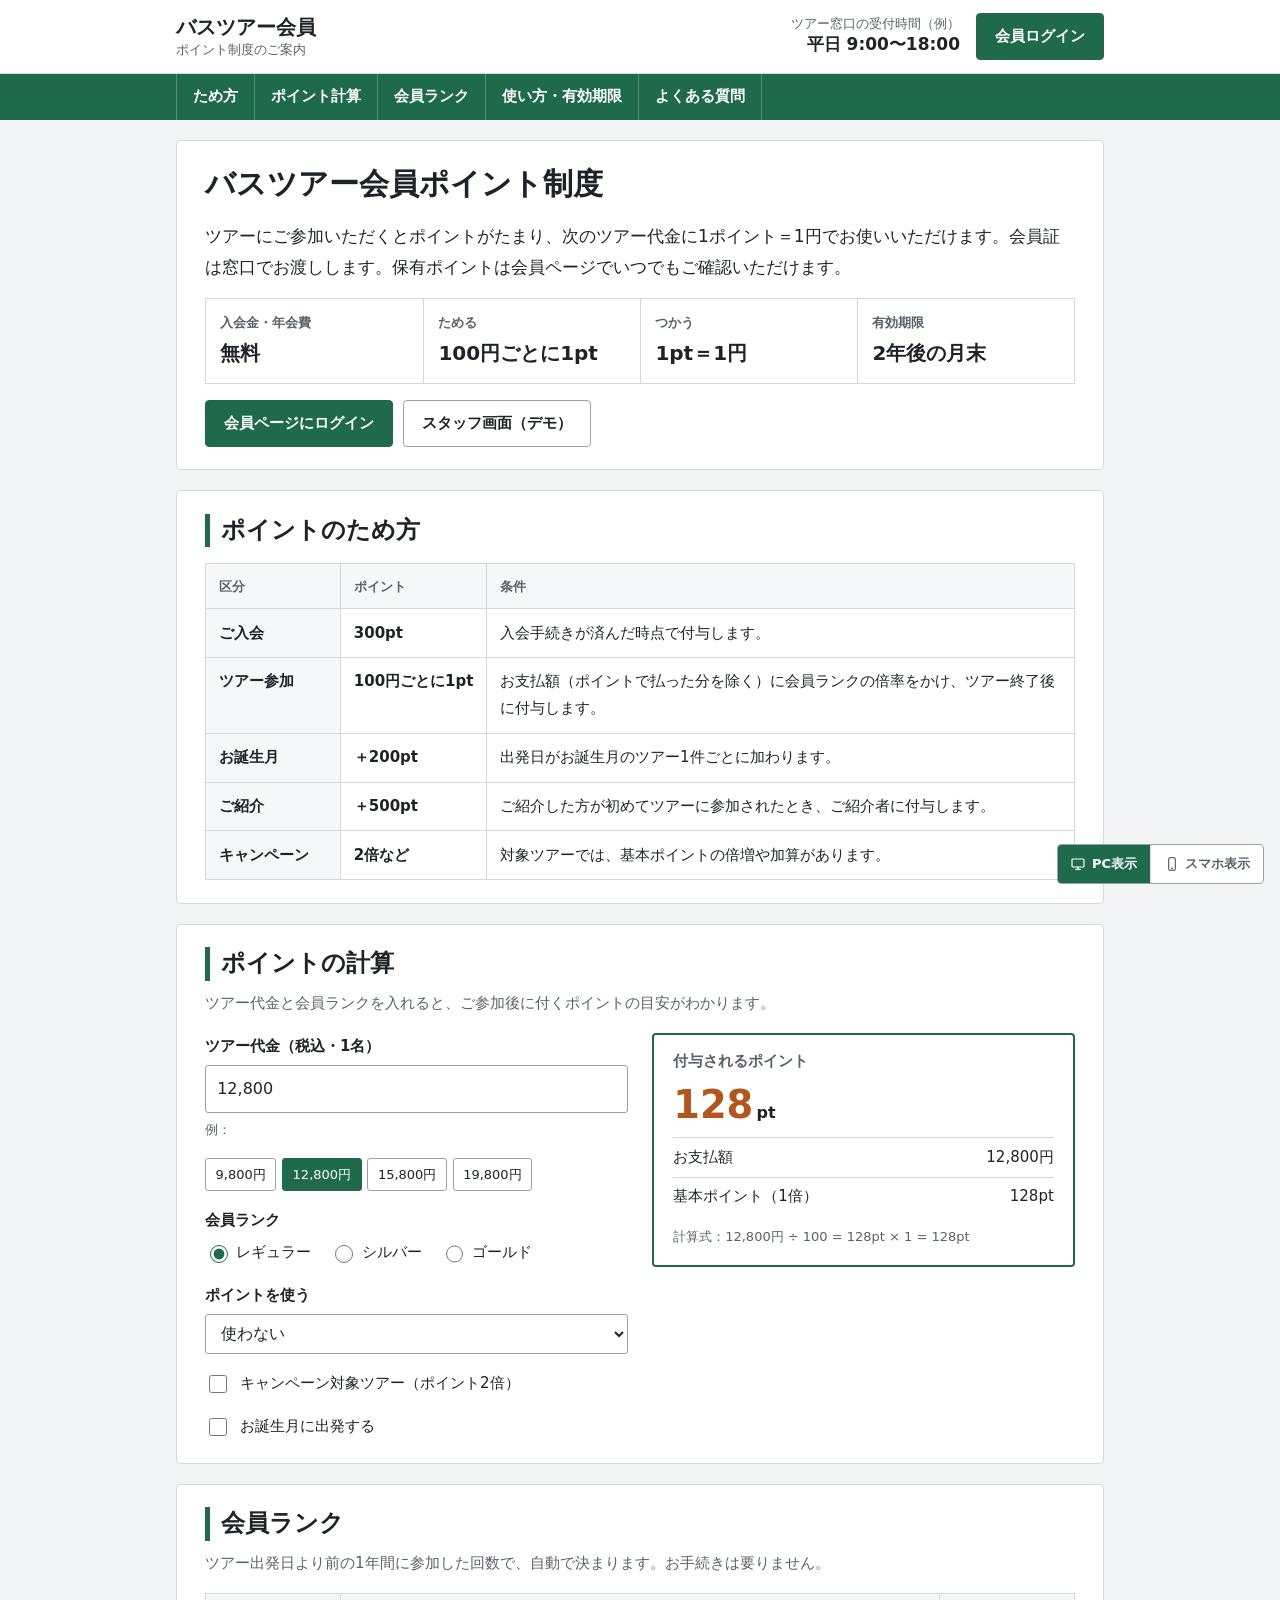
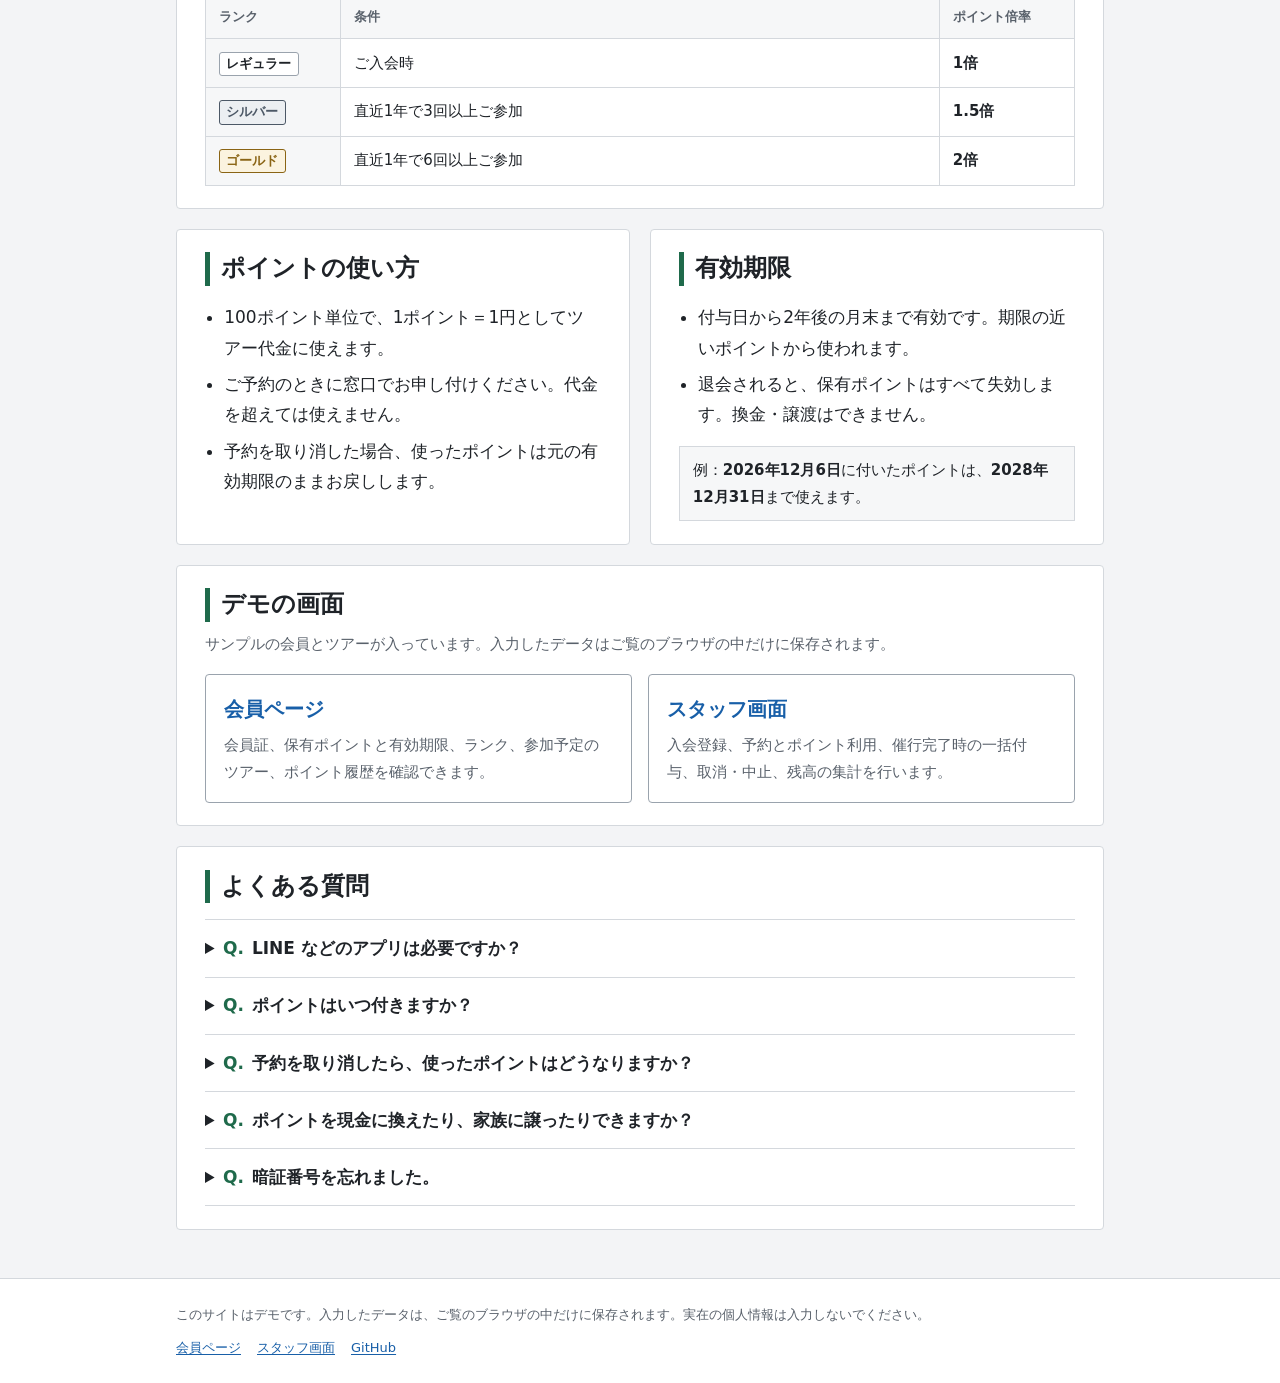
==== commit 36f12ba9: "画面デモのUIを、飾りの少ない業務画面寄りのデザインに作り直し AI が作ったような見た目（英語の小見出し、ポエム調のコピー、紺のグラデーション、 傾いた会員証、丸いボタン、SaaS 風の数字カード）" ====
--- a/site/index.html
+++ b/site/index.html
@@ -3,412 +3,230 @@
 <head>
 <meta charset="utf-8">
 <meta name="viewport" content="width=device-width,initial-scale=1,viewport-fit=cover">
-<meta name="theme-color" content="#0b2140">
+<meta name="theme-color" content="#1f6a4b">
 <meta name="description" content="ツアーに参加するとポイントがたまり、次のツアー代金に使えるバスツアーの会員制度。入会金・年会費は無料。">
-<title>バスツアー会員ポイント</title>
+<title>バスツアー会員ポイント制度のご案内</title>
 <link rel="stylesheet" href="assets/ui.css">
 <style>
-/* Layout: 紺のヒーロー（路線図の上をバスが走る）→ 紙色の本文セクションを縦に積む。本文は最大1120px、読み物は65字幅 */
-.wrap{width:100%;max-width:1120px;margin:0 auto;padding-inline:clamp(16px,4vw,40px)}
-section{padding-block:clamp(4rem,9vw,7.5rem)}
-.sec-head{display:grid;gap:.9rem;max-width:40rem;margin-bottom:clamp(2rem,4vw,3.2rem)}
-.sec-head h2{font-family:var(--font-display);font-weight:600;font-size:var(--t-2xl);letter-spacing:.04em}
-.sec-head p{color:var(--ink-2)}
-
-/* ヘッダー＋ヒーロー（紺はテーマに関係なく固定。上に乗る文字も on-navy で統一） */
-.hero{background:var(--navy);color:var(--on-navy);position:relative;overflow:hidden;padding-block:0}
-.hero::before{content:"";position:absolute;inset:0;background:
-  radial-gradient(60% 80% at 85% 10%,rgba(120,160,240,.22),transparent 60%),
-  radial-gradient(50% 60% at 0% 100%,rgba(168,131,77,.14),transparent 60%),
-  repeating-linear-gradient(118deg,rgba(255,255,255,.025) 0 1px,transparent 1px 9px);pointer-events:none}
-.topnav{position:relative;display:flex;align-items:center;gap:1.5rem;padding-block:1.2rem}
-.mark{display:flex;align-items:center;gap:.7rem;color:var(--on-navy);text-decoration:none;margin-right:auto}
-.mark svg{width:30px;height:30px}
-.mark b{font-family:var(--font-display);font-weight:600;font-size:1.05rem;letter-spacing:.12em;display:block;line-height:1.2}
-.mark small{display:block;font-size:.62rem;letter-spacing:.3em;color:var(--on-navy-2)}
-.topnav nav{display:flex;gap:1.6rem}
-.topnav nav a{color:var(--on-navy-2);text-decoration:none;font-size:var(--t-sm);letter-spacing:.06em;transition:color .15s}
-.topnav nav a:hover{color:var(--on-navy)}
-.hero .btn.light{background:var(--on-navy);color:var(--navy)}
-.hero .btn.outline{background:transparent;color:var(--on-navy);border-color:rgba(238,243,251,.35)}
-.hero .btn.outline:hover{border-color:var(--on-navy)}
-.hero-grid{position:relative;display:grid;grid-template-columns:1.05fr .95fr;gap:clamp(2rem,5vw,4.5rem);align-items:center;padding-block:clamp(3rem,7vw,5.5rem) clamp(1rem,3vw,2rem)}
-.hero-grid > *{min-width:0}
-.hero .eyebrow{color:#e2cfa9}
-.hero h1{font-family:var(--font-display);font-weight:600;font-size:var(--t-3xl);letter-spacing:.06em;line-height:1.4;margin-block:1.1rem 1.4rem}
-.hero h1 .line{display:block;white-space:nowrap}
-.hero .lead{color:var(--on-navy-2);max-width:31em;font-size:clamp(.95rem,1.4vw,1.06rem)}
-.hero .ctas{display:flex;flex-wrap:wrap;gap:.8rem;margin-top:2.2rem}
-.hero-card{display:grid;gap:.9rem;justify-items:center;transform:rotate(-3deg)}
-.hero-card .ticket{max-width:470px}
-.hero-card p{font-size:var(--t-xs);letter-spacing:.2em;color:var(--on-navy-2);transform:rotate(3deg)}
-@media (prefers-reduced-motion:no-preference){.hero-card .ticket{animation:float 7s ease-in-out infinite}
-  @keyframes float{50%{transform:translateY(-8px)}}}
-.routeband{position:relative;display:block;width:100%;height:auto;margin-top:.5rem}
-.routeband .track{fill:none;stroke:rgba(238,243,251,.28);stroke-width:2;stroke-dasharray:2 7;stroke-linecap:round}
-.routeband .lit{fill:none;stroke:url(#routeGlow);stroke-width:2.5;stroke-linecap:round}
-.routeband .stop{fill:var(--navy);stroke:#e2cfa9;stroke-width:2}
-.routeband text{fill:var(--on-navy-2);font-family:var(--font-ui);font-size:13px;letter-spacing:.18em}
-.routeband .bus{fill:#f4e3c1}
-.routeband .halo{fill:#f4e3c1;opacity:.18}
-
-/* 数字の帯 */
-.facts{background:var(--surface);border-bottom:1px solid var(--line);padding-block:0}
-.facts .wrap{display:grid;grid-template-columns:repeat(3,1fr)}
-.fact{padding:clamp(1.4rem,3vw,2.2rem) clamp(.8rem,2vw,1.6rem);display:grid;gap:.25rem;border-left:1px solid var(--line)}
-.fact:first-child{border-left:0;padding-left:0}
-.fact b{font-family:var(--font-display);font-weight:600;font-size:clamp(1.6rem,3.6vw,2.5rem);letter-spacing:.02em;line-height:1.15}
-.fact b small{font-size:.5em;margin-left:.15em;font-family:var(--font-ui);font-weight:700;color:var(--ink-2)}
-.fact span{font-size:var(--t-sm);color:var(--ink-2)}
-
-/* 運賃表風の「ため方」 */
-.fare{border-top:2px solid var(--ink);display:grid}
-.fare-row{display:grid;grid-template-columns:minmax(7rem,1fr) minmax(9rem,1.1fr) 2.2fr;gap:1.5rem;align-items:baseline;padding:1.35rem 0;border-bottom:1px solid var(--line)}
-.fare-row.head{padding:.6rem 0;font-size:var(--t-xs);letter-spacing:.2em;color:var(--ink-2)}
-.fare-row h3{font-size:var(--t-lg);font-weight:700;letter-spacing:.04em}
-.fare-row .val{font-family:var(--font-display);font-size:var(--t-xl);font-weight:600;white-space:nowrap}
-.fare-row .val small{font-family:var(--font-ui);font-size:.55em;font-weight:700;margin-left:.2em;color:var(--ink-2)}
-.fare-row p{color:var(--ink-2)}
-
-/* 計算機 */
-.calc-sec{background:var(--surface-2)}
-.calc{display:grid;grid-template-columns:1.05fr .95fr;border-radius:20px;overflow:hidden;box-shadow:var(--shadow);background:var(--surface)}
+/* Layout: 白いヘッダー → 緑のメニュー帯 → 本文（最大960px）。セクションは白い箱を縦に並べる */
+.wrap{width:100%;max-width:960px;margin:0 auto;padding-inline:16px}
+.site-head{background:var(--surface);border-bottom:1px solid var(--line)}
+.site-head .wrap{display:flex;align-items:center;gap:1rem;padding-block:.8rem}
+.logo{margin-right:auto;text-decoration:none;color:var(--ink);line-height:1.35}
+.logo b{display:block;font-size:1.25rem}
+.logo small{display:block;font-size:var(--t-xs);color:var(--ink-2)}
+.site-head .tel{font-size:var(--t-xs);color:var(--ink-2);text-align:right;line-height:1.4}
+.site-head .tel b{display:block;font-size:var(--t-md);color:var(--ink)}
+.gnav{background:var(--bar)}
+.gnav .wrap{display:flex;overflow-x:auto;scrollbar-width:none}
+.gnav a{color:var(--on-bar);text-decoration:none;font-size:var(--t-sm);font-weight:700;padding:.6rem 1rem;white-space:nowrap;border-right:1px solid rgba(255,255,255,.25)}
+.gnav a:first-child{border-left:1px solid rgba(255,255,255,.25)}
+.gnav a:hover{background:var(--brand-dark)}
+main.wrap{display:grid;gap:1.25rem;padding-block:1.25rem 3rem}
+.box{background:var(--surface);border:1px solid var(--line);border-radius:var(--radius);padding:1.4rem clamp(1rem,3vw,1.75rem);display:grid;gap:1rem;min-width:0}
+.box > p.muted{margin-top:-.4rem}
+h1{font-size:var(--t-2xl)}
+.summary{display:grid;grid-template-columns:repeat(4,1fr);border:1px solid var(--line);margin:0}
+.summary div{padding:.75rem .9rem;border-left:1px solid var(--line)}
+.summary div:first-child{border-left:0}
+.summary dt{font-size:var(--t-xs);color:var(--ink-2);font-weight:700}
+.summary dd{margin:0;font-size:var(--t-lg);font-weight:700}
+.btns{display:flex;flex-wrap:wrap;gap:.6rem}
+
+table.list{width:100%;border-collapse:collapse;font-size:var(--t-sm)}
+table.list th,table.list td{border:1px solid var(--line);padding:.65rem .8rem;text-align:left;vertical-align:top}
+table.list thead th{background:var(--surface-2);font-size:var(--t-xs);color:var(--ink-2)}
+table.list tbody th{background:var(--surface-2);white-space:nowrap;width:9em}
+table.list .v{white-space:nowrap;font-weight:700;width:9em}
+
+/* 計算 */
+.calc{display:grid;grid-template-columns:1fr 1fr;gap:1.5rem;align-items:start}
 .calc > *{min-width:0}
-.calc form{padding:clamp(1.4rem,3vw,2.4rem);display:grid;gap:1.4rem}
-.chips{display:flex;flex-wrap:wrap;gap:.4rem}
-.chip{font:inherit;font-size:var(--t-xs);font-weight:600;padding:.35rem .75rem;border-radius:999px;border:1px solid var(--line);background:var(--surface);color:var(--ink);cursor:pointer}
-.chip:hover{border-color:var(--ink-2)}
-.chip[aria-pressed="true"]{background:var(--navy);color:var(--on-navy);border-color:var(--navy)}
-.seg{display:grid;grid-template-columns:repeat(3,1fr);border:1px solid var(--line);border-radius:999px;padding:3px;gap:3px}
-.seg label{position:relative;text-align:center;font-size:var(--t-sm);font-weight:600;padding:.5rem .3rem;border-radius:999px;cursor:pointer;color:var(--ink-2)}
-.seg input{position:absolute;opacity:0;pointer-events:none}
-.seg label:has(input:checked){background:var(--navy);color:var(--on-navy)}
-.seg label:has(input:focus-visible){outline:2px solid var(--focus);outline-offset:2px}
-.toggles{display:grid;gap:.7rem}
-.result{background:var(--navy);color:var(--on-navy);padding:clamp(1.4rem,3vw,2.4rem);display:flex;flex-direction:column;gap:1.2rem;position:relative}
-.result::before{content:"";position:absolute;inset:10px;border:1px solid rgba(226,207,169,.28);border-radius:12px;pointer-events:none}
-.result .eyebrow{color:#e2cfa9}
-.result .total{font-family:var(--font-display);font-size:clamp(3rem,7vw,4.6rem);line-height:1;font-weight:600;letter-spacing:.01em}
-.result .total small{font-family:var(--font-ui);font-size:.32em;font-weight:700;margin-left:.3em;color:var(--on-navy-2)}
-.result ul{list-style:none;margin:0;padding:0;display:grid;gap:.5rem;font-size:var(--t-sm)}
-.result li{display:flex;justify-content:space-between;gap:1rem;border-bottom:1px dashed rgba(238,243,251,.18);padding-bottom:.5rem}
-.result .formula{font-family:var(--font-mono);font-size:var(--t-xs);color:var(--on-navy-2);margin-top:auto;overflow-wrap:anywhere}
-
-/* ランクの路線図 */
-.ranks{display:grid;grid-template-columns:repeat(3,1fr);gap:0;position:relative}
-.ranks::before{content:"";position:absolute;top:13px;left:calc(100%/6);right:calc(100%/6);height:2px;background:linear-gradient(90deg,var(--blue),var(--brass))}
-.station{position:relative;display:grid;justify-items:center;text-align:center;gap:.6rem;padding-inline:1rem}
-.station .pin{width:28px;height:28px;border-radius:50%;background:var(--bg);border:2px solid var(--blue);display:grid;place-items:center;z-index:1}
-.station .pin::after{content:"";width:10px;height:10px;border-radius:50%;background:var(--blue)}
-.station.silver .pin{border-color:#7f8fa8}.station.silver .pin::after{background:#7f8fa8}
-.station.gold .pin{border-color:var(--brass)}.station.gold .pin::after{background:var(--brass)}
-.station h3{font-family:var(--font-display);font-weight:600;font-size:var(--t-xl);letter-spacing:.08em;margin-top:.6rem}
-.station .mult{font-family:var(--font-display);font-size:var(--t-2xl);line-height:1}
-.station .mult small{font-family:var(--font-ui);font-size:.4em;color:var(--ink-2);font-weight:700;margin-left:.2em}
-.station p{color:var(--ink-2);font-size:var(--t-sm);max-width:16rem}
-
-/* つかう・有効期限 */
-.pair{display:grid;grid-template-columns:1fr 1fr;gap:clamp(1rem,3vw,2rem)}
-.panel{background:var(--surface);border:1px solid var(--line);border-radius:var(--radius);padding:clamp(1.3rem,3vw,2rem);display:grid;gap:1rem;align-content:start;min-width:0}
-.panel h3{font-family:var(--font-display);font-weight:600;font-size:var(--t-xl);letter-spacing:.06em}
-.panel ul{margin:0;padding-left:1.1rem;display:grid;gap:.5rem;color:var(--ink-2)}
-.timeline{display:grid;grid-template-columns:auto 1fr auto;align-items:center;gap:.8rem;padding:1rem;border-radius:var(--radius-sm);background:var(--surface-2)}
-.timeline .line{height:2px;background:repeating-linear-gradient(90deg,var(--blue) 0 6px,transparent 6px 11px)}
-.timeline b{display:block;font-size:var(--t-sm)}
-.timeline span{font-size:var(--t-xs);color:var(--ink-2)}
-
-/* 2つの画面 */
-.apps{display:grid;grid-template-columns:1fr 1fr;gap:clamp(1rem,3vw,2rem)}
-.app-card{display:grid;grid-template-rows:auto 1fr;border-radius:20px;overflow:hidden;border:1px solid var(--line);background:var(--surface);text-decoration:none;color:inherit;
-  transition:transform .2s ease,box-shadow .2s ease}
-.app-card:hover{transform:translateY(-3px);box-shadow:var(--shadow)}
-.app-card .stage{background:var(--navy);display:grid;place-items:center;padding:2rem 1.5rem 0;min-height:250px;overflow:hidden;position:relative}
-.app-card .body{padding:1.4rem 1.6rem 1.6rem;display:grid;gap:.5rem;align-content:start}
-.app-card h3{font-family:var(--font-display);font-weight:600;font-size:var(--t-xl);letter-spacing:.06em}
-.app-card .go{margin-top:.6rem;font-weight:700;color:var(--blue);font-size:var(--t-sm)}
-.phone{width:200px;height:240px;border-radius:28px 28px 0 0;background:var(--bg);border:6px solid #1b2d4d;border-bottom:0;padding:16px 12px;display:grid;gap:10px;align-content:start}
-.phone .ticket{--notch:6px;border-radius:9px;box-shadow:none}
-.phone .ticket::after{inset:4px;border-radius:6px}
-.phone .bal{display:flex;align-items:baseline;gap:4px;padding:8px 10px;border-radius:10px;background:var(--surface)}
-.phone .bal b{font-size:1.5rem;line-height:1}
-.phone .bar{height:6px;border-radius:9px;background:var(--surface-2);overflow:hidden}
-.phone .bar i{display:block;width:40%;height:100%;background:var(--blue)}
-.desk{width:min(100%,360px);height:230px;border-radius:12px 12px 0 0;background:var(--bg);border:1px solid #1b2d4d;border-bottom:0;display:grid;grid-template-columns:70px 1fr;overflow:hidden}
-.desk .side{background:#08182f;padding:12px 8px;display:grid;gap:8px;align-content:start}
-.desk .side i{display:block;height:7px;border-radius:4px;background:rgba(238,243,251,.18)}
-.desk .side i:first-child{background:#e2cfa9;width:70%}
-.desk .main{padding:12px;display:grid;gap:8px;align-content:start}
-.desk .kpis{display:grid;grid-template-columns:repeat(3,1fr);gap:6px}
-.desk .kpis i{height:34px;border-radius:6px;background:var(--surface);border:1px solid var(--line)}
-.desk .rows i{display:block;height:16px;border-bottom:1px solid var(--line)}
-
-/* よくある質問 */
-.faq{display:grid;border-top:1px solid var(--line);max-width:52rem}
+.calc form{display:grid;gap:1rem}
+.chips{display:flex;flex-wrap:wrap;gap:.35rem}
+.chip{font:inherit;font-size:var(--t-xs);padding:.25rem .6rem;border-radius:var(--radius-sm);border:1px solid var(--line-strong);background:var(--surface);color:var(--ink);cursor:pointer}
+.chip[aria-pressed="true"]{background:var(--brand);color:var(--on-brand);border-color:var(--brand)}
+.radios{display:flex;flex-wrap:wrap;gap:.4rem 1.2rem;font-size:var(--t-sm)}
+.radios label{display:flex;gap:.35rem;align-items:center;cursor:pointer}
+.radios input{accent-color:var(--brand);width:1.1rem;height:1.1rem}
+fieldset.field{border:0;padding:0;margin:0}
+fieldset.field legend{font-size:var(--t-sm);font-weight:700;margin-bottom:.3rem;padding:0}
+.result{border:2px solid var(--brand);border-radius:var(--radius);padding:1rem 1.2rem;display:grid;gap:.6rem}
+.result h3{font-size:var(--t-sm);color:var(--ink-2)}
+.result .total{font-size:2.4rem;font-weight:700;line-height:1.2;color:var(--accent)}
+.result .total small{font-size:1rem;margin-left:.2rem;color:var(--ink)}
+.result ul{list-style:none;margin:0;padding:0;font-size:var(--t-sm)}
+.result li{display:flex;justify-content:space-between;gap:1rem;border-top:1px solid var(--line);padding:.35rem 0}
+.result .formula{font-size:var(--t-xs);color:var(--ink-2);overflow-wrap:anywhere}
+
+.pair{display:grid;grid-template-columns:1fr 1fr;gap:1.25rem}
+.pair > .box{align-content:start}
+ul.dots{margin:0;padding-left:1.2rem;display:grid;gap:.35rem}
+.example{background:var(--surface-2);border:1px solid var(--line);padding:.6rem .8rem;font-size:var(--t-sm)}
+
+.links2{display:grid;grid-template-columns:1fr 1fr;gap:1rem}
+.linkbox{display:grid;gap:.3rem;border:1px solid var(--line-strong);border-radius:var(--radius);padding:1rem 1.1rem;text-decoration:none;color:inherit}
+.linkbox:hover{border-color:var(--brand);background:var(--brand-soft)}
+.linkbox b{color:var(--link);font-size:var(--t-lg)}
+.linkbox span{font-size:var(--t-sm);color:var(--ink-2)}
+
+.faq{display:grid;border-top:1px solid var(--line)}
 .faq details{border-bottom:1px solid var(--line)}
-.faq summary{list-style:none;cursor:pointer;padding:1.25rem 2.5rem 1.25rem 0;font-weight:700;position:relative}
-.faq summary::-webkit-details-marker{display:none}
-.faq summary::after{content:"";position:absolute;right:.4rem;top:50%;width:10px;height:10px;border-right:2px solid var(--ink-2);border-bottom:2px solid var(--ink-2);transform:translateY(-70%) rotate(45deg);transition:transform .2s}
-.faq details[open] summary::after{transform:translateY(-30%) rotate(-135deg)}
-.faq .a{padding:0 0 1.4rem;color:var(--ink-2);max-width:42rem}
-
-footer{background:var(--navy);color:var(--on-navy-2);padding-block:3rem;font-size:var(--t-sm)}
-footer .wrap{display:grid;grid-template-columns:1fr auto;gap:1.5rem;align-items:end}
-footer a{color:var(--on-navy)}
-footer .links{display:flex;gap:1.4rem;flex-wrap:wrap}
-
-@media (max-width:900px){
-  .hero-grid{grid-template-columns:1fr}
-  .hero-card{transform:rotate(-2deg);max-width:380px;justify-self:center;width:100%}
-  .calc,.pair,.apps{grid-template-columns:1fr}
-  .topnav nav{display:none}
-}
-@media (max-width:640px){
-  .facts .wrap{grid-template-columns:1fr}
-  .fact{border-left:0;border-top:1px solid var(--line);padding-inline:0}
-  .fact:first-child{border-top:0}
-  .fare-row{grid-template-columns:1fr auto;gap:.3rem 1rem}
-  .fare-row p{grid-column:1 / -1}
-  .fare-row.head{display:none}
-  .ranks{grid-template-columns:1fr;gap:2.2rem;padding-left:2.6rem}
-  .ranks::before{left:13px;right:auto;top:14px;bottom:14px;width:2px;height:auto;background:linear-gradient(180deg,var(--blue),var(--brass))}
-  .station{justify-items:start;text-align:left;padding:0}
-  .station .pin{position:absolute;left:-2.6rem;top:0}
-  .station h3{margin-top:0}
-  .routeband text{display:none}
-  footer .wrap{grid-template-columns:1fr}
-  .hero .ctas .btn{flex:1 1 auto}
+.faq summary{cursor:pointer;padding:.8rem 0;font-weight:700}
+.faq summary::before{content:"Q.";color:var(--brand);margin-right:.5rem}
+.faq .a{padding:0 0 1rem 1.6rem;color:var(--ink-2)}
+
+footer{background:var(--surface);border-top:1px solid var(--line);padding-block:1.5rem;font-size:var(--t-xs);color:var(--ink-2)}
+footer .wrap{display:flex;flex-wrap:wrap;gap:.6rem 1.5rem;justify-content:space-between}
+footer nav{display:flex;gap:1rem}
+
+@media (max-width:760px){
+  .summary{grid-template-columns:1fr 1fr}
+  .summary div:nth-child(3){border-left:0}
+  .summary div:nth-child(n+3){border-top:1px solid var(--line)}
+  .calc,.pair,.links2{grid-template-columns:1fr}
+  .site-head .tel{display:none}
+  table.list tbody th,table.list .v{width:auto}
 }
 </style>
 </head>
 <body>
 
-<header class="hero">
+<header class="site-head">
   <div class="wrap">
-    <div class="topnav">
-      <a class="mark" href="./" aria-label="バスツアー会員ポイント トップ">
-        <svg viewBox="0 0 32 32" aria-hidden="true"><circle cx="16" cy="16" r="15" fill="none" stroke="#e2cfa9" stroke-width="1.2"/><path d="M8 19c3-6 7-9 16-9" fill="none" stroke="#eef3fb" stroke-width="1.6" stroke-linecap="round"/><circle cx="8" cy="19" r="2.2" fill="#e2cfa9"/><circle cx="24" cy="10" r="2.2" fill="#eef3fb"/></svg>
-        <span><b>バスツアー会員</b><small>MEMBERS PROGRAM</small></span>
-      </a>
-      <nav aria-label="ページ内">
-        <a href="#earn">ためる</a><a href="#calc">計算する</a><a href="#rank">ランク</a><a href="#use">つかう</a><a href="#faq">よくある質問</a>
-      </nav>
-      <a class="btn sm light" href="member/">会員アプリ</a>
-    </div>
-
-    <div class="hero-grid">
-      <div>
-        <div class="eyebrow">Bus Tour Members Program</div>
-        <h1><span class="line">旅するたびに、</span><span class="line">次の旅が近づく。</span></h1>
-        <p class="lead">ツアーに参加するとポイントがたまり、次のツアー代金に1ポイント1円で使えます。入会金・年会費は無料。会員証は窓口でお渡しし、残高はスマートフォンでいつでも確かめられます。</p>
-        <div class="ctas">
-          <a class="btn light" href="member/">会員アプリを見る <span class="arrow" aria-hidden="true">→</span></a>
-          <a class="btn outline" href="admin/">スタッフ画面を見る</a>
+    <a class="logo" href="./"><b>バスツアー会員</b><small>ポイント制度のご案内</small></a>
+    <div class="tel">ツアー窓口の受付時間（例）<b>平日 9:00〜18:00</b></div>
+    <a class="btn" href="member/">会員ログイン</a>
+  </div>
+</header>
+<nav class="gnav" aria-label="ページ内">
+  <div class="wrap"><a href="#earn">ため方</a><a href="#calc">ポイント計算</a><a href="#rank">会員ランク</a><a href="#use">使い方・有効期限</a><a href="#faq">よくある質問</a></div>
+</nav>
+
+<main class="wrap">
+  <section class="box" aria-labelledby="intro-h">
+    <h1 id="intro-h">バスツアー会員ポイント制度</h1>
+    <p>ツアーにご参加いただくとポイントがたまり、次のツアー代金に1ポイント＝1円でお使いいただけます。会員証は窓口でお渡しします。保有ポイントは会員ページでいつでもご確認いただけます。</p>
+    <dl class="summary">
+      <div><dt>入会金・年会費</dt><dd>無料</dd></div>
+      <div><dt>ためる</dt><dd>100円ごとに1pt</dd></div>
+      <div><dt>つかう</dt><dd>1pt＝1円</dd></div>
+      <div><dt>有効期限</dt><dd>2年後の月末</dd></div>
+    </dl>
+    <div class="btns"><a class="btn" href="member/">会員ページにログイン</a><a class="btn ghost" href="admin/">スタッフ画面（デモ）</a></div>
+  </section>
+
+  <section class="box" id="earn" aria-labelledby="earn-h">
+    <h2 class="h-bar" id="earn-h">ポイントのため方</h2>
+    <table class="list">
+      <thead><tr><th>区分</th><th>ポイント</th><th>条件</th></tr></thead>
+      <tbody>
+        <tr><th>ご入会</th><td class="v num" data-rule="WELCOME_BONUS">300pt</td><td>入会手続きが済んだ時点で付与します。</td></tr>
+        <tr><th>ツアー参加</th><td class="v num">100円ごとに1pt</td><td>お支払額（ポイントで払った分を除く）に会員ランクの倍率をかけ、ツアー終了後に付与します。</td></tr>
+        <tr><th>お誕生月</th><td class="v num" data-rule="BIRTHDAY_BONUS">＋200pt</td><td>出発日がお誕生月のツアー1件ごとに加わります。</td></tr>
+        <tr><th>ご紹介</th><td class="v num" data-rule="REFERRAL_BONUS">＋500pt</td><td>ご紹介した方が初めてツアーに参加されたとき、ご紹介者に付与します。</td></tr>
+        <tr><th>キャンペーン</th><td class="v num">2倍など</td><td>対象ツアーでは、基本ポイントの倍増や加算があります。</td></tr>
+      </tbody>
+    </table>
+  </section>
+
+  <section class="box" id="calc" aria-labelledby="calc-h">
+    <h2 class="h-bar" id="calc-h">ポイントの計算</h2>
+    <p class="muted small">ツアー代金と会員ランクを入れると、ご参加後に付くポイントの目安がわかります。</p>
+    <div class="calc">
+      <form id="calc-form" autocomplete="off">
+        <label class="field"><span>ツアー代金（税込・1名）</span>
+          <input class="input num" id="c-price" name="price" inputmode="numeric" value="12,800" aria-describedby="c-price-help">
+          <small id="c-price-help">例：</small></label>
+        <div class="chips" id="price-chips">
+          <button type="button" class="chip" data-price="9800">9,800円</button>
+          <button type="button" class="chip" data-price="12800">12,800円</button>
+          <button type="button" class="chip" data-price="15800">15,800円</button>
+          <button type="button" class="chip" data-price="19800">19,800円</button>
         </div>
-      </div>
-      <div class="hero-card">
-        <div class="ticket" role="img" aria-label="会員証の見本">
-          <div class="t-main">
-            <div><div class="t-brand">バスツアー会員</div><div class="t-label">Member's Pass</div></div>
-            <div class="t-no">BT00000018</div>
-            <div><div class="t-name">会員 見本 様</div><div class="t-label">Since 2026</div></div>
-          </div>
-          <div class="t-stub"><div class="t-label">Class</div><div class="t-class gold">ゴールド</div><div class="t-mark">×2</div></div>
-        </div>
-        <p>MEMBER'S PASS ／ 見本</p>
+        <fieldset class="field"><legend>会員ランク</legend>
+          <div class="radios">
+            <label><input type="radio" name="rank" value="1" checked>レギュラー</label>
+            <label><input type="radio" name="rank" value="1.5">シルバー</label>
+            <label><input type="radio" name="rank" value="2">ゴールド</label>
+          </div></fieldset>
+        <label class="field"><span>ポイントを使う</span>
+          <select class="input" id="c-use" name="use"><option value="0">使わない</option><option value="300">300pt</option><option value="500">500pt</option><option value="1000">1,000pt</option></select></label>
+        <label class="check"><input type="checkbox" name="camp" id="c-camp"> キャンペーン対象ツアー（ポイント2倍）</label>
+        <label class="check"><input type="checkbox" name="bday" id="c-bday"> お誕生月に出発する</label>
+      </form>
+      <div class="result" aria-live="polite">
+        <h3>付与されるポイント</h3>
+        <div class="total num" id="r-total">128<small>pt</small></div>
+        <ul id="r-items"></ul>
+        <div class="formula" id="r-formula"></div>
       </div>
     </div>
+  </section>
+
+  <section class="box" id="rank" aria-labelledby="rank-h">
+    <h2 class="h-bar" id="rank-h">会員ランク</h2>
+    <p class="muted small">ツアー出発日より前の1年間に参加した回数で、自動で決まります。お手続きは要りません。</p>
+    <table class="list">
+      <thead><tr><th>ランク</th><th>条件</th><th>ポイント倍率</th></tr></thead>
+      <tbody>
+        <tr><th><span class="badge rank-regular">レギュラー</span></th><td>ご入会時</td><td class="v">1倍</td></tr>
+        <tr><th><span class="badge rank-silver">シルバー</span></th><td>直近1年で3回以上ご参加</td><td class="v">1.5倍</td></tr>
+        <tr><th><span class="badge rank-gold">ゴールド</span></th><td>直近1年で6回以上ご参加</td><td class="v">2倍</td></tr>
+      </tbody>
+    </table>
+  </section>
+
+  <div class="pair" id="use">
+    <section class="box" aria-labelledby="use-h">
+      <h2 class="h-bar" id="use-h">ポイントの使い方</h2>
+      <ul class="dots">
+        <li>100ポイント単位で、1ポイント＝1円としてツアー代金に使えます。</li>
+        <li>ご予約のときに窓口でお申し付けください。代金を超えては使えません。</li>
+        <li>予約を取り消した場合、使ったポイントは元の有効期限のままお戻しします。</li>
+      </ul>
+    </section>
+    <section class="box" aria-labelledby="exp-h">
+      <h2 class="h-bar" id="exp-h">有効期限</h2>
+      <ul class="dots">
+        <li>付与日から2年後の月末まで有効です。期限の近いポイントから使われます。</li>
+        <li>退会されると、保有ポイントはすべて失効します。換金・譲渡はできません。</li>
+      </ul>
+      <p class="example">例：<b id="v-from">2026年10月3日</b>に付いたポイントは、<b id="v-to">2028年10月31日</b>まで使えます。</p>
+    </section>
   </div>
 
-  <svg class="routeband" viewBox="0 0 1200 150" preserveAspectRatio="xMidYMid meet" aria-hidden="true">
-    <defs>
-      <linearGradient id="routeGlow" x1="0" x2="1"><stop offset="0" stop-color="#82aaff" stop-opacity="0"/><stop offset=".5" stop-color="#bcd3ff"/><stop offset="1" stop-color="#e2cfa9"/></linearGradient>
-    </defs>
-    <path id="route" class="track" d="M0 108 C 80 108 140 66 220 66 S 380 114 480 100 S 640 44 740 48 S 900 108 1000 94 S 1140 56 1200 60"/>
-    <path class="lit" d="M220 66 S 380 114 480 100 S 640 44 740 48"/>
-    <g>
-      <circle class="stop" cx="220" cy="66" r="6"/><text x="220" y="40" text-anchor="middle">日光</text>
-      <circle class="stop" cx="480" cy="100" r="6"/><text x="480" y="135" text-anchor="middle">箱根</text>
-      <circle class="stop" cx="740" cy="48" r="6"/><text x="740" y="22" text-anchor="middle">京都</text>
-      <circle class="stop" cx="1000" cy="94" r="6"/><text x="1000" y="129" text-anchor="middle">伊豆</text>
-    </g>
-    <g id="bus">
-      <circle class="halo" r="14" cx="0" cy="0"/><circle class="bus" r="5" cx="0" cy="0"/>
-      <animateMotion id="busMotion" dur="16s" repeatCount="indefinite" rotate="auto"><mpath href="#route"/></animateMotion>
-    </g>
-  </svg>
-</header>
-
-<div class="facts">
-  <div class="wrap">
-    <div class="fact"><b>100<small>円で</small>1<small>pt</small></b><span>ツアー代金に応じてたまる</span></div>
-    <div class="fact"><b>最大 ×2</b><span>ゴールド会員の基本ポイント倍率</span></div>
-    <div class="fact"><b>2<small>年間</small></b><span>付与日から2年後の月末まで有効</span></div>
-  </div>
-</div>
-
-<main>
-  <section id="earn">
-    <div class="wrap">
-      <div class="sec-head">
-        <div class="eyebrow">Earn</div>
-        <h2>ポイントのため方</h2>
-        <p>ツアーへの参加がいちばんの近道です。お誕生月やご紹介でも、ポイントが加わります。</p>
-      </div>
-      <div class="fare" role="table" aria-label="ポイントのため方">
-        <div class="fare-row head" role="row"><span role="columnheader">区分</span><span role="columnheader">ポイント</span><span role="columnheader">条件</span></div>
-        <div class="fare-row" role="row"><h3 role="cell">ご入会</h3><div class="val num" role="cell" data-rule="WELCOME_BONUS">300<small>pt</small></div><p role="cell">入会手続きが済んだ時点で付与します。</p></div>
-        <div class="fare-row" role="row"><h3 role="cell">ツアー参加</h3><div class="val num" role="cell">1<small>pt / 100円</small></div><p role="cell">お支払額（ポイントで払った分を除く）に会員ランクの倍率をかけ、ツアー終了後に付与します。</p></div>
-        <div class="fare-row" role="row"><h3 role="cell">お誕生月</h3><div class="val num" role="cell" data-rule="BIRTHDAY_BONUS">+200<small>pt</small></div><p role="cell">出発日がお誕生月のツアー1件ごとに加わります。</p></div>
-        <div class="fare-row" role="row"><h3 role="cell">ご紹介</h3><div class="val num" role="cell" data-rule="REFERRAL_BONUS">+500<small>pt</small></div><p role="cell">ご紹介した方が初めてツアーに参加されたとき、ご紹介者に付与します。</p></div>
-        <div class="fare-row" role="row"><h3 role="cell">キャンペーン</h3><div class="val num" role="cell">×2<small>など</small></div><p role="cell">対象ツアーでは、基本ポイントの倍増や加算があります。</p></div>
-      </div>
+  <section class="box" id="apps" aria-labelledby="apps-h">
+    <h2 class="h-bar" id="apps-h">デモの画面</h2>
+    <p class="muted small">サンプルの会員とツアーが入っています。入力したデータはご覧のブラウザの中だけに保存されます。</p>
+    <div class="links2">
+      <a class="linkbox" href="member/"><b>会員ページ</b><span>会員証、保有ポイントと有効期限、ランク、参加予定のツアー、ポイント履歴を確認できます。</span></a>
+      <a class="linkbox" href="admin/"><b>スタッフ画面</b><span>入会登録、予約とポイント利用、催行完了時の一括付与、取消・中止、残高の集計を行います。</span></a>
     </div>
   </section>
 
-  <section id="calc" class="calc-sec">
-    <div class="wrap">
-      <div class="sec-head">
-        <div class="eyebrow">Simulator</div>
-        <h2>付与ポイントを計算する</h2>
-        <p>ツアー代金と会員ランクを選ぶと、参加後に付くポイントがわかります。</p>
-      </div>
-      <div class="calc">
-        <form id="calc-form" autocomplete="off">
-          <label class="field"><span>ツアー代金（税込・1名）</span>
-            <input class="input num" id="c-price" name="price" inputmode="numeric" value="12,800" aria-describedby="c-price-help">
-            <small id="c-price-help">よくある価格：</small></label>
-          <div class="chips" id="price-chips">
-            <button type="button" class="chip" data-price="9800">9,800円</button>
-            <button type="button" class="chip" data-price="12800">12,800円</button>
-            <button type="button" class="chip" data-price="15800">15,800円</button>
-            <button type="button" class="chip" data-price="19800">19,800円</button>
-          </div>
-          <fieldset class="field" style="border:0;padding:0;margin:0"><legend class="small" style="font-weight:600;margin-bottom:.35rem">会員ランク</legend>
-            <div class="seg">
-              <label><input type="radio" name="rank" value="1" checked>レギュラー</label>
-              <label><input type="radio" name="rank" value="1.5">シルバー</label>
-              <label><input type="radio" name="rank" value="2">ゴールド</label>
-            </div></fieldset>
-          <label class="field"><span>ポイントを使う</span>
-            <select class="input" id="c-use" name="use"><option value="0">使わない</option><option value="300">300pt</option><option value="500">500pt</option><option value="1000">1,000pt</option></select></label>
-          <div class="toggles">
-            <label class="check"><input type="checkbox" name="camp" id="c-camp"> キャンペーン対象ツアー（ポイント2倍）</label>
-            <label class="check"><input type="checkbox" name="bday" id="c-bday"> お誕生月に出発する</label>
-          </div>
-        </form>
-        <div class="result" aria-live="polite">
-          <div class="eyebrow">Points You Earn</div>
-          <div class="total num" id="r-total">128<small>pt</small></div>
-          <ul id="r-items"></ul>
-          <div class="formula" id="r-formula"></div>
-        </div>
-      </div>
-    </div>
-  </section>
-
-  <section id="rank">
-    <div class="wrap">
-      <div class="sec-head">
-        <div class="eyebrow">Membership Class</div>
-        <h2>参加するほど、たまりやすく</h2>
-        <p>ランクはツアー出発日より前の1年間に参加した回数で、自動で決まります。手続きは要りません。</p>
-      </div>
-      <div class="ranks">
-        <div class="station"><span class="pin" aria-hidden="true"></span><h3>レギュラー</h3><div class="mult">×1<small>倍</small></div><p>ご入会時のランクです。</p></div>
-        <div class="station silver"><span class="pin" aria-hidden="true"></span><h3>シルバー</h3><div class="mult">×1.5<small>倍</small></div><p>直近1年で3回以上ご参加の方。</p></div>
-        <div class="station gold"><span class="pin" aria-hidden="true"></span><h3>ゴールド</h3><div class="mult">×2<small>倍</small></div><p>直近1年で6回以上ご参加の方。</p></div>
-      </div>
-    </div>
-  </section>
-
-  <section id="use" style="padding-top:0">
-    <div class="wrap pair">
-      <div class="panel">
-        <div class="eyebrow">Redeem</div>
-        <h3>つかう</h3>
-        <ul>
-          <li>100ポイント単位で、1ポイント＝1円としてツアー代金に使えます。</li>
-          <li>ご予約のときに窓口でお申し付けください。代金を超えては使えません。</li>
-          <li>予約を取り消した場合、使ったポイントは元の有効期限のままお戻しします。</li>
-        </ul>
-      </div>
-      <div class="panel">
-        <div class="eyebrow">Validity</div>
-        <h3>有効期限</h3>
-        <div class="timeline" aria-label="有効期限の例">
-          <div><b id="v-from">2026年10月3日</b><span>ポイント付与</span></div>
-          <div class="line" aria-hidden="true"></div>
-          <div style="text-align:right"><b id="v-to">2028年10月31日</b><span>この日まで有効</span></div>
-        </div>
-        <ul>
-          <li>付与日から2年後の月末まで有効です。期限の近いポイントから使われます。</li>
-          <li>退会されると、保有ポイントはすべて失効します。換金・譲渡はできません。</li>
-        </ul>
-      </div>
-    </div>
-  </section>
-
-  <section id="apps" class="calc-sec">
-    <div class="wrap">
-      <div class="sec-head">
-        <div class="eyebrow">Demo</div>
-        <h2>2つの画面を試す</h2>
-        <p>サンプルの会員とツアーが入っています。データはこのブラウザの中だけに保存されます。</p>
-      </div>
-      <div class="apps">
-        <a class="app-card" href="member/">
-          <div class="stage" aria-hidden="true">
-            <div class="phone">
-              <div class="ticket"><div class="t-main" style="padding:8px 9px"><div class="t-brand" style="font-size:9px">バスツアー会員</div><div class="t-no" style="font-size:12px">BT00000018</div><div class="t-name" style="font-size:9px">山田 花子 様</div></div><div class="t-stub" style="padding:4px"><div class="t-class regular" style="font-size:8px">レギュラー</div></div></div>
-              <div class="bal"><b class="num">628</b><span class="small muted">pt</span></div>
-              <div class="bar"><i></i></div>
-            </div>
-          </div>
-          <div class="body"><div class="eyebrow">For Members</div><h3>会員アプリ</h3><p class="muted">会員証の表示、保有ポイント、ランクの進み具合、ツアーと履歴を、スマートフォンで確かめられます。</p><span class="go">会員アプリを開く →</span></div>
-        </a>
-        <a class="app-card" href="admin/">
-          <div class="stage" aria-hidden="true">
-            <div class="desk"><div class="side"><i></i><i></i><i></i><i></i></div><div class="main"><div class="kpis"><i></i><i></i><i></i></div><div class="rows"><i></i><i></i><i></i><i></i><i></i></div></div></div>
-          </div>
-          <div class="body"><div class="eyebrow">For Staff</div><h3>スタッフ画面</h3><p class="muted">入会登録、予約とポイント利用、催行完了時の一括付与、取消・中止、残高の集計を窓口のパソコンで行います。</p><span class="go">スタッフ画面を開く →</span></div>
-        </a>
-      </div>
-    </div>
-  </section>
-
-  <section id="faq">
-    <div class="wrap">
-      <div class="sec-head"><div class="eyebrow">FAQ</div><h2>よくある質問</h2></div>
-      <div class="faq">
-        <details><summary>LINE などのアプリは必要ですか？</summary><div class="a">必要ありません。外部のサービスは使わず、会員証とこの会員ページだけでご利用いただけます。</div></details>
-        <details><summary>ポイントはいつ付きますか？</summary><div class="a">ツアーが終わったあと、スタッフが催行完了の処理をした時点で付与します。当日ご参加になれなかった場合、そのツアーのポイントは付きません。</div></details>
-        <details><summary>予約を取り消したら、使ったポイントはどうなりますか？</summary><div class="a">元の有効期限のままお戻しします。ただし、戻した時点で有効期限を過ぎているポイントは失効します。</div></details>
-        <details><summary>ポイントを現金に換えたり、家族に譲ったりできますか？</summary><div class="a">できません。ポイントはツアー代金のお支払いにだけお使いいただけます。</div></details>
-        <details><summary>暗証番号を忘れました。</summary><div class="a">ツアー窓口で本人確認のうえ、再設定いたします。</div></details>
-      </div>
+  <section class="box" id="faq" aria-labelledby="faq-h">
+    <h2 class="h-bar" id="faq-h">よくある質問</h2>
+    <div class="faq">
+      <details><summary>LINE などのアプリは必要ですか？</summary><div class="a">必要ありません。外部のサービスは使わず、会員証とこの会員ページだけでご利用いただけます。</div></details>
+      <details><summary>ポイントはいつ付きますか？</summary><div class="a">ツアーが終わったあと、スタッフが催行完了の処理をした時点で付与します。当日ご参加になれなかった場合、そのツアーのポイントは付きません。</div></details>
+      <details><summary>予約を取り消したら、使ったポイントはどうなりますか？</summary><div class="a">元の有効期限のままお戻しします。ただし、戻した時点で有効期限を過ぎているポイントは失効します。</div></details>
+      <details><summary>ポイントを現金に換えたり、家族に譲ったりできますか？</summary><div class="a">できません。ポイントはツアー代金のお支払いにだけお使いいただけます。</div></details>
+      <details><summary>暗証番号を忘れました。</summary><div class="a">ツアー窓口で本人確認のうえ、再設定いたします。</div></details>
     </div>
   </section>
 </main>
 
 <footer>
   <div class="wrap">
-    <div>
-      <p style="font-family:var(--font-display);color:var(--on-navy);letter-spacing:.12em;font-size:1.05rem">バスツアー会員</p>
-      <p style="margin-top:.4rem">このサイトはデモです。入力したデータは、ご覧のブラウザの中だけに保存されます。実在の個人情報は入力しないでください。</p>
-    </div>
-    <div class="links"><a href="member/">会員アプリ</a><a href="admin/">スタッフ画面</a><a href="https://github.com/AL1cE-FTW/earn-points">GitHub</a></div>
+    <p>このサイトはデモです。入力したデータは、ご覧のブラウザの中だけに保存されます。実在の個人情報は入力しないでください。</p>
+    <nav aria-label="フッター"><a href="member/">会員ページ</a><a href="admin/">スタッフ画面</a><a href="https://github.com/AL1cE-FTW/earn-points">GitHub</a></nav>
   </div>
 </footer>
 
 <script src="points.js"></script>
 <script>
 "use strict";
-// 動きを減らす設定ではバスを止める
-if (matchMedia("(prefers-reduced-motion: reduce)").matches){
-  const m = document.getElementById("busMotion"); if (m) m.remove();
-  document.getElementById("bus").setAttribute("transform", "translate(480 100)");
-}
-
 // 有効期限の例（今日付与した場合）
 const jp = s => { const [y,m,d] = s.split("-").map(Number); return `${y}年${m}月${d}日`; };
 const t0 = localToday();
@@ -430,12 +248,12 @@
   const bday = fd.get("bday") ? RULES.BIRTHDAY_BONUS : 0;
   const total = main + bday;
   document.getElementById("r-total").innerHTML = `${yen(total)}<small>pt</small>`;
-  const rows = [["お支払額", `${yen(paid)}円`], [`基本ポイント（×${mult}${camp > 1 ? "・キャンペーン×2" : ""}）`, `${yen(main)}pt`]];
+  const rows = [["お支払額", `${yen(paid)}円`], [`基本ポイント（${mult}倍${camp > 1 ? "・キャンペーン2倍" : ""}）`, `${yen(main)}pt`]];
   if (bday) rows.push(["お誕生月", `+${yen(bday)}pt`]);
   if (use) rows.unshift(["ポイント利用", `−${yen(use)}円`]);
   document.getElementById("r-items").innerHTML = rows.map(([a,b]) => `<li><span>${a}</span><span class="num">${b}</span></li>`).join("");
   document.getElementById("r-formula").textContent =
-    `${yen(paid)}円 ÷ ${RULES.YEN_PER_POINT} = ${base}pt × ${mult}${camp > 1 ? " × 2" : ""} = ${main}pt${bday ? ` ＋ ${bday}pt` : ""}`;
+    `計算式：${yen(paid)}円 ÷ ${RULES.YEN_PER_POINT} = ${base}pt × ${mult}${camp > 1 ? " × 2" : ""} = ${main}pt${bday ? ` ＋ ${bday}pt` : ""}`;
   document.querySelectorAll("#price-chips .chip").forEach(c => c.setAttribute("aria-pressed", String(Number(c.dataset.price) === price)));
 }
 form.addEventListener("input", calc);
--- a/site/assets/ui.css
+++ b/site/assets/ui.css
@@ -1,170 +1,127 @@
 /* バスツアー会員ポイント 共通デザイン
-   コンセプト：深い紺の「夜行便」と、真鍮の細線。路線図・乗車券・発車案内板をモチーフにする。
-   色はすべてトークンで定義し、ライト／ダークの両方で読みやすさを保つ。 */
+   方針：旅行会社の窓口で配る案内や業務画面に近い、飾りの少ない見た目にする。
+   白地＋ブランド色（緑）1色＋グレー。角丸は小さく、影・グラデーション・動きは使わない。
+   文字は大きめ（ご年配の会員も読みやすいように）。書体は端末のゴシック体だけを使う。 */
 :root{
-  /* 色 */
-  --bg:#f3f5f9;          /* 紙：わずかに青みのある白 */
+  --bg:#f3f4f6;          /* ページの地 */
   --surface:#ffffff;
-  --surface-2:#eaeff7;
-  --ink:#0d1a2d;         /* 本文の墨 */
-  --ink-2:#4b5a73;       /* 補助テキスト */
-  --line:#d9e0eb;
-  --navy:#0b2140;        /* ブランドの紺（ヒーロー・会員証・サイドバー） */
-  --navy-2:#13315c;
-  --on-navy:#eef3fb;
-  --on-navy-2:#a9bad6;
-  --blue:#1d4f9e;        /* 操作できるものの色 */
-  --blue-ink:#ffffff;
-  --blue-soft:#e3ebf8;
-  --brass:#a8834d;       /* 差し色：細線・ゴールドランクのみ */
-  --brass-soft:#f3ead9;
-  --plus:#17734a; --minus:#b3261e;
-  --warn-bg:#fbf0d9; --warn-ink:#6a4708;
-  --silver:#dfe5ee; --silver-ink:#344257;
-  --focus:#3f7be0;
-  --shadow:0 1px 2px rgba(13,26,45,.06),0 8px 24px -12px rgba(13,26,45,.18);
-  /* 書体（端末内の書体のみ。外部の Web フォントは使わない） */
-  --font-display:"Hiragino Mincho ProN","Yu Mincho","YuMincho","Noto Serif JP","Noto Serif CJK JP",serif;
-  --font-ui:"Hiragino Sans","Hiragino Kaku Gothic ProN","Noto Sans JP","Noto Sans CJK JP","Yu Gothic UI","Meiryo",system-ui,sans-serif;
+  --surface-2:#f6f7f8;   /* 表の見出し行・補足の囲み */
+  --ink:#1f2328;
+  --ink-2:#59616b;
+  --line:#d4d8dd;
+  --line-strong:#9aa3ad;
+  --brand:#1f6a4b;       /* ブランド色（ヘッダー・ボタン・見出しの線） */
+  --brand-dark:#174f38;
+  --brand-soft:#e7f1ec;
+  --on-brand:#ffffff;
+  --bar:#1f6a4b; --on-bar:#ffffff;   /* ヘッダーの帯 */
+  --link:#185fa8;
+  --accent:#b4561b;      /* ポイント数の強調にだけ使う */
+  --plus:#1f6a4b; --minus:#b42318;
+  --warn-bg:#fff4e0; --warn-ink:#7a4a00; --warn-line:#e8c27a;
+  --gold:#8a6414; --gold-soft:#fbf3df;
+  --silver:#4c5866; --silver-soft:#eceff2;
+  --focus:#185fa8;
+  --font-ui:"Hiragino Sans","Hiragino Kaku Gothic ProN","Noto Sans JP","Noto Sans CJK JP","Yu Gothic UI","Yu Gothic","Meiryo",system-ui,sans-serif;
   --font-mono:ui-monospace,"SFMono-Regular","Menlo","Consolas","Liberation Mono",monospace;
-  /* 文字サイズ（1.25 刻み） */
-  --t-xs:.75rem; --t-sm:.875rem; --t-md:1rem; --t-lg:1.25rem; --t-xl:1.6rem; --t-2xl:2.2rem; --t-3xl:clamp(2rem,4.8vw,3.6rem);
-  --radius:14px; --radius-sm:9px;
+  --t-xs:.8125rem; --t-sm:.9375rem; --t-md:1.0625rem; --t-lg:1.25rem; --t-xl:1.5rem; --t-2xl:1.875rem;
+  --radius:4px; --radius-sm:3px;
   color-scheme:light;
 }
 @media (prefers-color-scheme: dark){:root:not([data-theme="light"]){
-  --bg:#070e1a; --surface:#0e1828; --surface-2:#132239; --ink:#e7edf7; --ink-2:#9dabc2; --line:#1f2e48;
-  --navy:#0a1c37; --navy-2:#122b52; --on-navy:#eef3fb; --on-navy-2:#a3b5d3;
-  --blue:#82aaff; --blue-ink:#071224; --blue-soft:#15284a;
-  --brass:#d3b27c; --brass-soft:#2c2416;
-  --plus:#5fd19b; --minus:#ff8f86; --warn-bg:#33270f; --warn-ink:#f2d595;
-  --silver:#26344b; --silver-ink:#d5deeb; --focus:#9dbdff;
-  --shadow:0 1px 2px rgba(0,0,0,.4),0 10px 30px -14px rgba(0,0,0,.7);
+  --bg:#15181c; --surface:#1d2126; --surface-2:#252a30; --ink:#e8eaed; --ink-2:#a8b0ba; --line:#363c44; --line-strong:#5b636d;
+  --brand:#5fb08a; --brand-dark:#2c6b4f; --brand-soft:#1f3329; --on-brand:#0f1a14; --bar:#1d3a2d; --on-bar:#e8eaed; --link:#7fb3ec; --accent:#f0a46e;
+  --plus:#6cc497; --minus:#ff8a80; --warn-bg:#3a2c12; --warn-ink:#f3d08f; --warn-line:#6b5220;
+  --gold:#e3bf6a; --gold-soft:#352b14; --silver:#c3ccd6; --silver-soft:#2b3138; --focus:#7fb3ec;
   color-scheme:dark}}
 :root[data-theme="dark"]{
-  --bg:#070e1a; --surface:#0e1828; --surface-2:#132239; --ink:#e7edf7; --ink-2:#9dabc2; --line:#1f2e48;
-  --navy:#0a1c37; --navy-2:#122b52; --on-navy:#eef3fb; --on-navy-2:#a3b5d3;
-  --blue:#82aaff; --blue-ink:#071224; --blue-soft:#15284a;
-  --brass:#d3b27c; --brass-soft:#2c2416;
-  --plus:#5fd19b; --minus:#ff8f86; --warn-bg:#33270f; --warn-ink:#f2d595;
-  --silver:#26344b; --silver-ink:#d5deeb; --focus:#9dbdff;
-  --shadow:0 1px 2px rgba(0,0,0,.4),0 10px 30px -14px rgba(0,0,0,.7);
+  --bg:#15181c; --surface:#1d2126; --surface-2:#252a30; --ink:#e8eaed; --ink-2:#a8b0ba; --line:#363c44; --line-strong:#5b636d;
+  --brand:#5fb08a; --brand-dark:#2c6b4f; --brand-soft:#1f3329; --on-brand:#0f1a14; --bar:#1d3a2d; --on-bar:#e8eaed; --link:#7fb3ec; --accent:#f0a46e;
+  --plus:#6cc497; --minus:#ff8a80; --warn-bg:#3a2c12; --warn-ink:#f3d08f; --warn-line:#6b5220;
+  --gold:#e3bf6a; --gold-soft:#352b14; --silver:#c3ccd6; --silver-soft:#2b3138; --focus:#7fb3ec;
   color-scheme:dark}
 
 *,*::before,*::after{box-sizing:border-box}
 html{-webkit-text-size-adjust:100%}
-body{margin:0;background:var(--bg);color:var(--ink);font-family:var(--font-ui);font-size:var(--t-md);line-height:1.7;
-  font-feature-settings:"palt" 1;-webkit-font-smoothing:antialiased;text-rendering:optimizeLegibility}
-h1,h2,h3{line-height:1.35;text-wrap:balance;margin:0}
+body{margin:0;background:var(--bg);color:var(--ink);font-family:var(--font-ui);font-size:var(--t-md);line-height:1.8}
+h1,h2,h3{line-height:1.4;margin:0;font-weight:700}
 p{margin:0}
-a{color:var(--blue);text-underline-offset:3px}
+a{color:var(--link);text-underline-offset:2px}
 img,svg{max-width:100%}
 [hidden]{display:none!important}
-:focus-visible{outline:2px solid var(--focus);outline-offset:3px;border-radius:4px}
-.num{font-variant-numeric:tabular-nums lining-nums}
-.mono{font-family:var(--font-mono);letter-spacing:.04em}
+:focus-visible{outline:2px solid var(--focus);outline-offset:2px}
+.num{font-variant-numeric:tabular-nums}
+.mono{font-family:var(--font-mono)}
 .muted{color:var(--ink-2)}
 .small{font-size:var(--t-sm)}
-.eyebrow{font-size:var(--t-xs);letter-spacing:.22em;text-transform:uppercase;font-weight:600;color:var(--ink-2)}
-.display{font-family:var(--font-display);font-weight:600;letter-spacing:.02em}
 .sr-only{position:absolute;width:1px;height:1px;overflow:hidden;clip:rect(0 0 0 0);white-space:nowrap}
+.pt{color:var(--accent);font-weight:700}
+
+/* 見出し：左に色の線を引く */
+.h-bar{border-left:5px solid var(--brand);padding-left:.7rem;font-size:var(--t-xl)}
 
 /* ボタン・入力 */
-.btn{display:inline-flex;align-items:center;justify-content:center;gap:.5em;font:inherit;font-weight:700;font-size:var(--t-sm);letter-spacing:.04em;
-  padding:.78em 1.4em;border-radius:999px;border:1px solid transparent;background:var(--blue);color:var(--blue-ink);cursor:pointer;text-decoration:none;
-  transition:transform .15s ease,background-color .15s ease,border-color .15s ease,box-shadow .15s ease;white-space:nowrap}
-.btn:hover{transform:translateY(-1px);box-shadow:var(--shadow)}
-.btn:active{transform:none}
-.btn.ghost{background:transparent;color:var(--ink);border-color:var(--line)}
-.btn.ghost:hover{border-color:var(--ink-2)}
-.btn.danger{background:var(--minus);color:var(--surface)}
-.btn.sm{padding:.45em .95em;font-size:var(--t-xs)}
+.btn{display:inline-flex;align-items:center;justify-content:center;gap:.4em;font:inherit;font-weight:700;font-size:var(--t-sm);
+  padding:.6em 1.2em;border-radius:var(--radius);border:1px solid var(--brand);background:var(--brand);color:var(--on-brand);cursor:pointer;text-decoration:none;white-space:nowrap;min-height:2.6rem}
+.btn:hover{background:var(--brand-dark);border-color:var(--brand-dark)}
+.btn.ghost{background:var(--surface);color:var(--ink);border-color:var(--line-strong)}
+.btn.ghost:hover{background:var(--surface-2)}
+.btn.danger{background:var(--minus);border-color:var(--minus);color:#fff}
+.btn.sm{padding:.3em .8em;font-size:var(--t-xs);min-height:2rem}
 .btn.block{width:100%}
-.btn:disabled{opacity:.45;cursor:not-allowed;transform:none;box-shadow:none}
-.btn .arrow{transition:transform .2s ease}
-.btn:hover .arrow{transform:translateX(3px)}
-.field{display:grid;gap:.35rem;min-width:0}
-.field > span{font-size:var(--t-sm);font-weight:600}
+.btn:disabled{opacity:.45;cursor:not-allowed}
+.field{display:grid;gap:.3rem;min-width:0}
+.field > span{font-size:var(--t-sm);font-weight:700}
 .field small{color:var(--ink-2);font-size:var(--t-xs)}
-.input{font:inherit;font-size:16px;color:var(--ink);background:var(--surface);width:100%;padding:.7rem .85rem;border:1px solid var(--line);border-radius:var(--radius-sm);
-  transition:border-color .15s ease,box-shadow .15s ease}
-.input:hover{border-color:var(--ink-2)}
-.input:focus{outline:none;border-color:var(--blue);box-shadow:0 0 0 3px var(--blue-soft)}
+.input{font:inherit;font-size:16px;color:var(--ink);background:var(--surface);width:100%;padding:.55rem .7rem;border:1px solid var(--line-strong);border-radius:var(--radius-sm)}
+.input:focus{outline:2px solid var(--focus);outline-offset:0;border-color:var(--focus)}
 .check{display:flex;gap:.6rem;align-items:flex-start;font-size:var(--t-sm);cursor:pointer}
-.check input{width:1.1rem;height:1.1rem;margin-top:.25rem;accent-color:var(--blue)}
+.check input{width:1.15rem;height:1.15rem;margin-top:.3rem;accent-color:var(--brand)}
 
-/* バッジ */
-.badge{display:inline-flex;align-items:center;gap:.35em;padding:.12em .7em;border-radius:999px;font-size:var(--t-xs);font-weight:700;letter-spacing:.04em;
+/* 区分のラベル */
+.badge{display:inline-block;padding:0 .5em;border-radius:var(--radius-sm);font-size:var(--t-xs);font-weight:700;border:1px solid var(--line);
   background:var(--surface-2);color:var(--ink-2);white-space:nowrap;line-height:1.7}
-.badge::before{content:"";width:.45em;height:.45em;border-radius:50%;background:currentColor;opacity:.8}
-.badge.plain::before{display:none}
-.rank-regular{background:var(--blue-soft);color:var(--blue)}
-.rank-silver{background:var(--silver);color:var(--silver-ink)}
-.rank-gold{background:var(--brass-soft);color:var(--brass)}
-.st-booked{background:var(--blue-soft);color:var(--blue)}
-.st-completed{background:color-mix(in srgb,var(--plus) 14%,transparent);color:var(--plus)}
+.rank-regular{background:var(--surface);color:var(--ink);border-color:var(--line-strong)}
+.rank-silver{background:var(--silver-soft);color:var(--silver);border-color:var(--silver)}
+.rank-gold{background:var(--gold-soft);color:var(--gold);border-color:var(--gold)}
+.st-booked{background:var(--brand-soft);color:var(--brand);border-color:var(--brand)}
+.st-completed{background:var(--surface);color:var(--plus);border-color:var(--plus)}
 .st-no_show,.st-cancelled{background:var(--surface-2);color:var(--ink-2)}
 .plus{color:var(--plus)} .minus{color:var(--minus)}
 
 /* お知らせ */
-.toast{display:flex;gap:.6rem;align-items:flex-start;padding:.75rem 1rem;border-radius:var(--radius-sm);font-size:var(--t-sm);border:1px solid var(--line);background:var(--surface)}
-.toast.ok{border-color:color-mix(in srgb,var(--plus) 40%,var(--line))}
-.toast.ok::before{content:"✓";color:var(--plus);font-weight:700}
-.toast.err{background:var(--warn-bg);color:var(--warn-ink);border-color:transparent}
-.toast.err::before{content:"!";font-weight:800}
+.toast{padding:.65rem .9rem;border-radius:var(--radius-sm);font-size:var(--t-sm);border:1px solid var(--brand);background:var(--brand-soft);color:var(--ink)}
+.toast.err{background:var(--warn-bg);color:var(--warn-ink);border-color:var(--warn-line)}
 
-/* 乗車券（会員証）：右側をミシン目で切り取った控え。左右の切り欠きはマスクで抜く */
-.ticket{--notch:11px;--cut:72%;position:relative;width:100%;max-width:100%;aspect-ratio:86/54;border-radius:16px;color:var(--on-navy);
-  background:
-    radial-gradient(120% 90% at 0% 0%,rgba(130,170,255,.20),transparent 55%),
-    repeating-linear-gradient(118deg,rgba(255,255,255,.035) 0 1px,transparent 1px 8px),
-    linear-gradient(160deg,var(--navy-2),var(--navy) 60%);
-  display:grid;grid-template-columns:var(--cut) 1fr;container-type:inline-size;
-  -webkit-mask:radial-gradient(circle at var(--cut) 0,transparent var(--notch),#000 calc(var(--notch) + .5px)) top/100% 51% no-repeat,
-               radial-gradient(circle at var(--cut) 100%,transparent var(--notch),#000 calc(var(--notch) + .5px)) bottom/100% 51% no-repeat;
-          mask:radial-gradient(circle at var(--cut) 0,transparent var(--notch),#000 calc(var(--notch) + .5px)) top/100% 51% no-repeat,
-               radial-gradient(circle at var(--cut) 100%,transparent var(--notch),#000 calc(var(--notch) + .5px)) bottom/100% 51% no-repeat;
-  box-shadow:0 24px 48px -24px rgba(5,15,35,.55)}
-.ticket::after{content:"";position:absolute;inset:8px;border:1px solid color-mix(in srgb,var(--brass) 55%,transparent);border-radius:11px;pointer-events:none}
-.ticket .t-main{padding:7cqw 6cqw 6cqw 7cqw;display:flex;flex-direction:column;justify-content:space-between;min-width:0}
-.ticket .t-stub{border-left:1.5px dashed rgba(238,243,251,.35);display:flex;flex-direction:column;align-items:center;justify-content:center;gap:2.4cqw;padding:3cqw;text-align:center}
-.ticket .t-label{font-size:max(9px,2.6cqw);letter-spacing:.24em;text-transform:uppercase;color:var(--on-navy-2)}
-.ticket .t-brand{font-family:var(--font-display);font-size:max(11px,3.6cqw);letter-spacing:.12em;color:#e9d7b5}
-.ticket .t-no{font-family:var(--font-mono);font-size:max(16px,7.4cqw);letter-spacing:.14em;font-weight:600;white-space:nowrap}
-.ticket .t-name{font-size:max(12px,4.4cqw);font-weight:700;letter-spacing:.06em}
-.ticket .t-class{font-family:var(--font-display);font-size:max(12px,4.6cqw);letter-spacing:.08em}
-.ticket .t-class.gold{color:#e9cf9c}
-.ticket .t-class.silver{color:#dfe7f3}
-.ticket .t-class.regular{color:#bcd3ff}
-.ticket .t-mark{width:42%;aspect-ratio:1;border-radius:50%;border:1px solid color-mix(in srgb,var(--brass) 70%,transparent);display:grid;place-items:center;font-family:var(--font-display);font-size:max(10px,3.4cqw);color:#e9d7b5}
+/* 会員証：紙のカードに近い見た目。上に色の帯、下に番号と氏名 */
+.ticket{width:100%;max-width:420px;border:1px solid var(--line-strong);border-radius:6px;background:var(--surface);overflow:hidden}
+.ticket .t-head{background:var(--brand);color:var(--on-brand);font-weight:700;font-size:var(--t-sm);padding:.45rem .9rem;display:flex;justify-content:space-between;gap:1rem}
+.ticket .t-body{padding:.8rem .9rem .9rem;display:grid;gap:.25rem}
+.ticket .t-no{font-family:var(--font-mono);font-size:1.5rem;font-weight:700;letter-spacing:.06em}
+.ticket .t-name{font-size:var(--t-lg);font-weight:700}
+.ticket dl{display:flex;flex-wrap:wrap;gap:.2rem 1.4rem;margin:.3rem 0 0;font-size:var(--t-sm)}
+.ticket dl div{display:flex;gap:.5rem}
+.ticket dt{color:var(--ink-2)} .ticket dd{margin:0;font-weight:700}
 
-/* 路線（ランクの道のり） */
-.route{position:relative;display:grid;grid-template-columns:repeat(3,1fr);gap:0}
-.route::before{content:"";position:absolute;left:calc(100%/6);right:calc(100%/6);top:9px;height:2px;background:var(--line)}
-.route .fill{position:absolute;left:calc(100%/6);top:9px;height:2px;background:var(--blue);width:var(--progress,0%);max-width:calc(100% * 4/6)}
-.route .stop{position:relative;display:grid;justify-items:center;text-align:center;gap:.2rem;font-size:var(--t-xs)}
-.route .dot{width:20px;height:20px;border-radius:50%;background:var(--surface);border:2px solid var(--line);position:relative;z-index:1}
-.route .stop.done .dot{border-color:var(--blue);background:var(--blue)}
-.route .stop.here .dot{border-color:var(--blue);background:var(--surface);box-shadow:0 0 0 5px var(--blue-soft)}
-.route .stop.here .dot::after{content:"";position:absolute;inset:4px;border-radius:50%;background:var(--blue)}
-.route .stop b{font-size:var(--t-sm)}
-
-@media (prefers-reduced-motion: reduce){*{animation:none!important;transition:none!important}}
+/* ランクの進み具合：3段の表 */
+.route{display:grid;grid-template-columns:repeat(3,1fr);border:1px solid var(--line);border-radius:var(--radius-sm);overflow:hidden}
+.route .stop{display:grid;gap:0;text-align:center;padding:.5rem .3rem;font-size:var(--t-xs);border-left:1px solid var(--line);color:var(--ink-2)}
+.route .stop:first-child{border-left:0}
+.route .stop b{font-size:var(--t-sm);color:var(--ink)}
+.route .stop.done{background:var(--surface-2)}
+.route .stop.here{background:var(--brand);color:var(--on-brand)}
+.route .stop.here b{color:var(--on-brand)}
 
 /* 表示切り替え（PC表示／スマホ表示）。PC幅のときだけ右下に出す */
-.viewswitch{position:fixed;right:20px;bottom:20px;z-index:1001;display:flex;gap:3px;padding:4px;border-radius:999px;background:var(--navy);
-  box-shadow:0 12px 32px -12px rgba(5,15,35,.6),0 0 0 1px rgba(238,243,251,.12)}
-.viewswitch button{font:inherit;font-size:var(--t-xs);font-weight:700;letter-spacing:.06em;display:flex;align-items:center;gap:.4rem;padding:.5rem .9rem;border:0;border-radius:999px;
-  background:transparent;color:var(--on-navy-2);cursor:pointer}
-.viewswitch button:hover{color:var(--on-navy)}
-.viewswitch button[aria-pressed="true"]{background:var(--on-navy);color:var(--navy)}
+.viewswitch{position:fixed;right:16px;bottom:16px;z-index:1001;display:flex;border:1px solid var(--line-strong);border-radius:var(--radius);background:var(--surface);overflow:hidden}
+.viewswitch button{font:inherit;font-size:var(--t-xs);font-weight:700;display:flex;align-items:center;gap:.35rem;padding:.45rem .8rem;border:0;background:transparent;color:var(--ink-2);cursor:pointer}
+.viewswitch button + button{border-left:1px solid var(--line)}
+.viewswitch button[aria-pressed="true"]{background:var(--brand);color:var(--on-brand)}
 .viewswitch svg{width:16px;height:16px;fill:none;stroke:currentColor;stroke-width:1.8;stroke-linecap:round;stroke-linejoin:round}
-.device-stage{position:fixed;inset:0;z-index:1000;display:flex;flex-direction:column;align-items:center;justify-content:center;gap:14px;
-  background:radial-gradient(60% 60% at 50% 40%,#16345f,#081631 70%);overflow:hidden}
-.device-stage::before{content:"";position:absolute;inset:0;background:repeating-linear-gradient(118deg,rgba(255,255,255,.025) 0 1px,transparent 1px 9px);pointer-events:none}
-.device{--scale:1;position:relative;width:calc((390px + 28px) * var(--scale));height:calc((844px + 28px) * var(--scale))}
-.device iframe{position:absolute;top:0;left:0;width:390px;height:844px;border:14px solid #050d1c;border-radius:54px;background:var(--bg);box-sizing:content-box;
-  transform:scale(var(--scale));transform-origin:0 0;box-shadow:0 0 0 1.5px rgba(226,207,169,.35),0 40px 80px -30px rgba(0,0,0,.8)}
-.device-note{position:relative;margin:0;font-size:var(--t-xs);letter-spacing:.08em;color:#a9bad6}
+.device-stage{position:fixed;inset:0;z-index:1000;display:flex;flex-direction:column;align-items:center;justify-content:center;gap:12px;background:#d9dde2;overflow:hidden}
+.device{--scale:1;position:relative;width:calc((390px + 24px) * var(--scale));height:calc((844px + 24px) * var(--scale))}
+.device iframe{position:absolute;top:0;left:0;width:390px;height:844px;border:12px solid #2b2f34;border-radius:40px;background:var(--bg);box-sizing:content-box;
+  transform:scale(var(--scale));transform-origin:0 0}
+.device-note{margin:0;font-size:var(--t-xs);color:#3d444c}
 html.phone-preview{overflow:hidden}
 html.in-device .viewswitch{display:none}
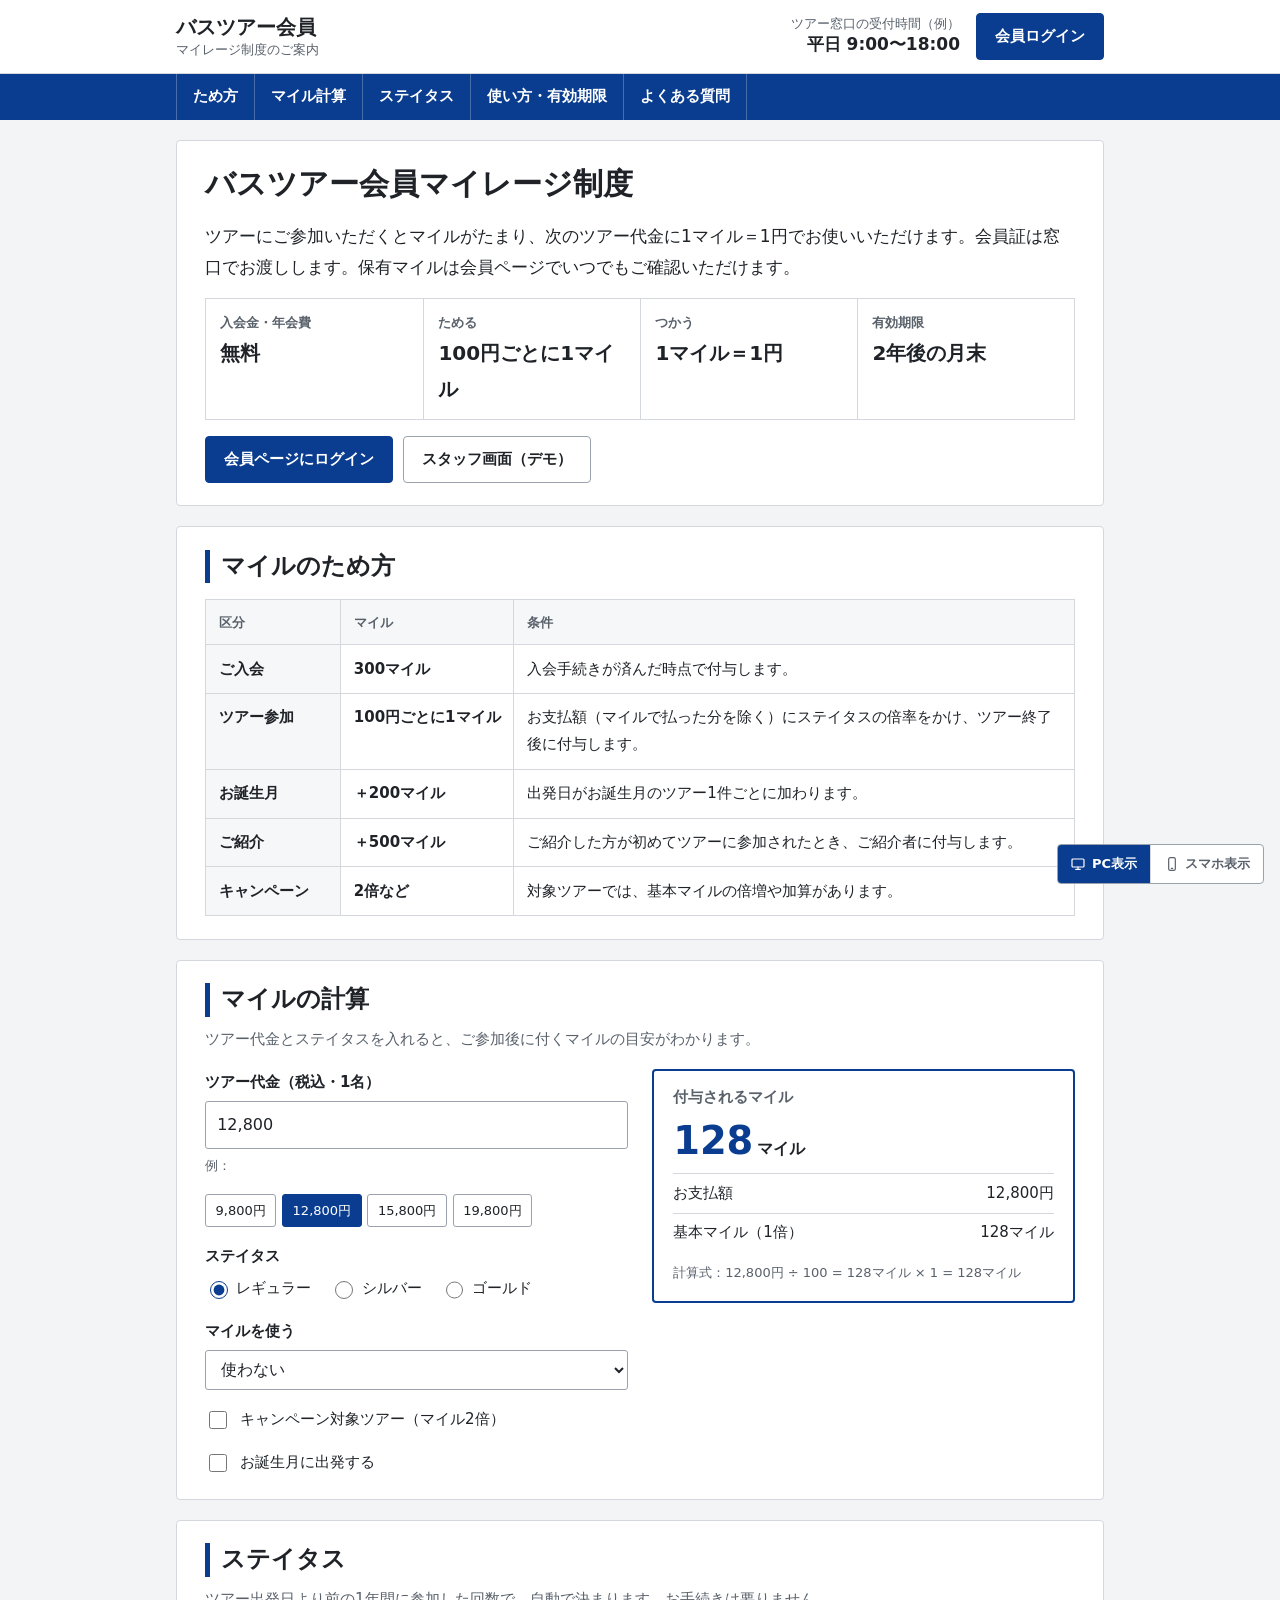
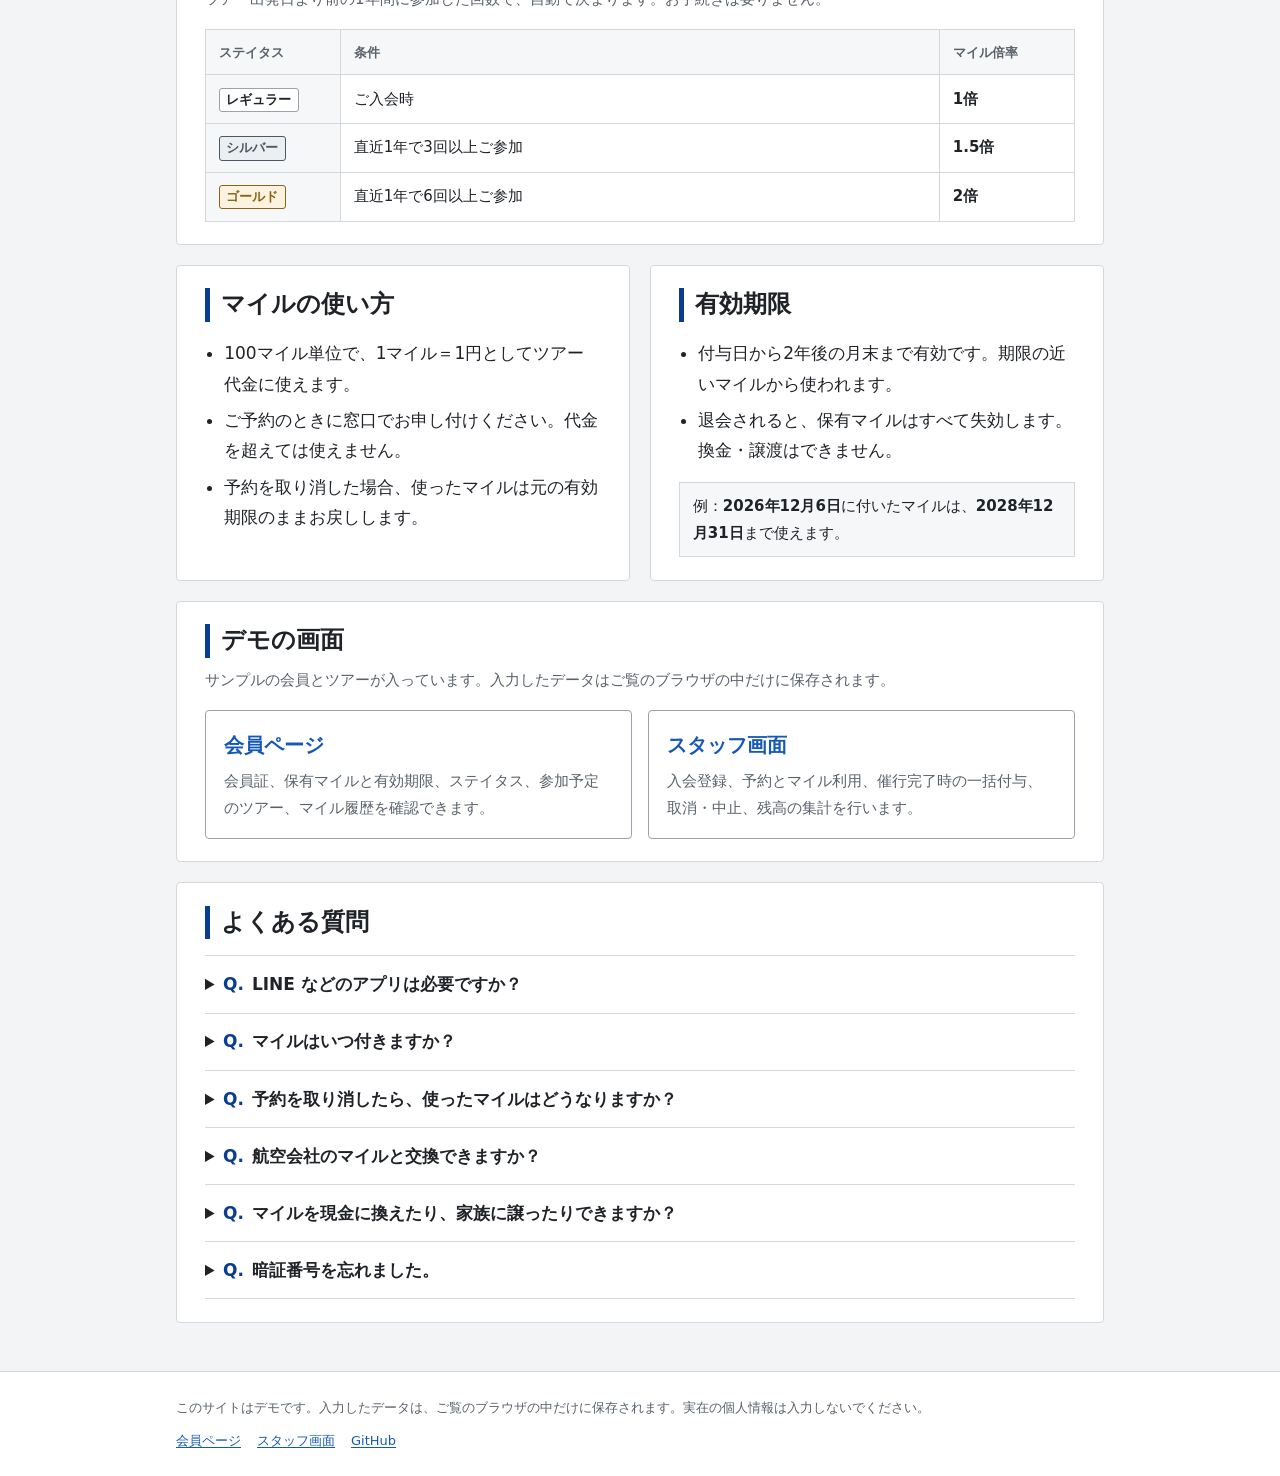
==== commit 241358fc: "マイレージ制度に変更：マイル・ステイタスの呼び方と、マイレージアプリ風の画面 ポイント制度を「マイレージ制度」として見せるようにした。たまり方（代金100円ごとに1）は変えていない。  - 呼び方：ポ" ====
--- a/site/index.html
+++ b/site/index.html
@@ -3,9 +3,9 @@
 <head>
 <meta charset="utf-8">
 <meta name="viewport" content="width=device-width,initial-scale=1,viewport-fit=cover">
-<meta name="theme-color" content="#1f6a4b">
-<meta name="description" content="ツアーに参加するとポイントがたまり、次のツアー代金に使えるバスツアーの会員制度。入会金・年会費は無料。">
-<title>バスツアー会員ポイント制度のご案内</title>
+<meta name="theme-color" content="#0a3d8f">
+<meta name="description" content="ツアーに参加するとマイルがたまり、次のツアー代金に使えるバスツアーの会員制度。入会金・年会費は無料。">
+<title>バスツアー会員マイレージ制度のご案内</title>
 <link rel="stylesheet" href="assets/ui.css">
 <style>
 /* Layout: 白いヘッダー → 緑のメニュー帯 → 本文（最大960px）。セクションは白い箱を縦に並べる */
@@ -94,45 +94,45 @@
 
 <header class="site-head">
   <div class="wrap">
-    <a class="logo" href="./"><b>バスツアー会員</b><small>ポイント制度のご案内</small></a>
+    <a class="logo" href="./"><b>バスツアー会員</b><small>マイレージ制度のご案内</small></a>
     <div class="tel">ツアー窓口の受付時間（例）<b>平日 9:00〜18:00</b></div>
     <a class="btn" href="member/">会員ログイン</a>
   </div>
 </header>
 <nav class="gnav" aria-label="ページ内">
-  <div class="wrap"><a href="#earn">ため方</a><a href="#calc">ポイント計算</a><a href="#rank">会員ランク</a><a href="#use">使い方・有効期限</a><a href="#faq">よくある質問</a></div>
+  <div class="wrap"><a href="#earn">ため方</a><a href="#calc">マイル計算</a><a href="#rank">ステイタス</a><a href="#use">使い方・有効期限</a><a href="#faq">よくある質問</a></div>
 </nav>
 
 <main class="wrap">
   <section class="box" aria-labelledby="intro-h">
-    <h1 id="intro-h">バスツアー会員ポイント制度</h1>
-    <p>ツアーにご参加いただくとポイントがたまり、次のツアー代金に1ポイント＝1円でお使いいただけます。会員証は窓口でお渡しします。保有ポイントは会員ページでいつでもご確認いただけます。</p>
+    <h1 id="intro-h">バスツアー会員マイレージ制度</h1>
+    <p>ツアーにご参加いただくとマイルがたまり、次のツアー代金に1マイル＝1円でお使いいただけます。会員証は窓口でお渡しします。保有マイルは会員ページでいつでもご確認いただけます。</p>
     <dl class="summary">
       <div><dt>入会金・年会費</dt><dd>無料</dd></div>
-      <div><dt>ためる</dt><dd>100円ごとに1pt</dd></div>
-      <div><dt>つかう</dt><dd>1pt＝1円</dd></div>
+      <div><dt>ためる</dt><dd>100円ごとに1マイル</dd></div>
+      <div><dt>つかう</dt><dd>1マイル＝1円</dd></div>
       <div><dt>有効期限</dt><dd>2年後の月末</dd></div>
     </dl>
     <div class="btns"><a class="btn" href="member/">会員ページにログイン</a><a class="btn ghost" href="admin/">スタッフ画面（デモ）</a></div>
   </section>
 
   <section class="box" id="earn" aria-labelledby="earn-h">
-    <h2 class="h-bar" id="earn-h">ポイントのため方</h2>
+    <h2 class="h-bar" id="earn-h">マイルのため方</h2>
     <table class="list">
-      <thead><tr><th>区分</th><th>ポイント</th><th>条件</th></tr></thead>
+      <thead><tr><th>区分</th><th>マイル</th><th>条件</th></tr></thead>
       <tbody>
-        <tr><th>ご入会</th><td class="v num" data-rule="WELCOME_BONUS">300pt</td><td>入会手続きが済んだ時点で付与します。</td></tr>
-        <tr><th>ツアー参加</th><td class="v num">100円ごとに1pt</td><td>お支払額（ポイントで払った分を除く）に会員ランクの倍率をかけ、ツアー終了後に付与します。</td></tr>
-        <tr><th>お誕生月</th><td class="v num" data-rule="BIRTHDAY_BONUS">＋200pt</td><td>出発日がお誕生月のツアー1件ごとに加わります。</td></tr>
-        <tr><th>ご紹介</th><td class="v num" data-rule="REFERRAL_BONUS">＋500pt</td><td>ご紹介した方が初めてツアーに参加されたとき、ご紹介者に付与します。</td></tr>
-        <tr><th>キャンペーン</th><td class="v num">2倍など</td><td>対象ツアーでは、基本ポイントの倍増や加算があります。</td></tr>
+        <tr><th>ご入会</th><td class="v num" data-rule="WELCOME_BONUS">300マイル</td><td>入会手続きが済んだ時点で付与します。</td></tr>
+        <tr><th>ツアー参加</th><td class="v num">100円ごとに1マイル</td><td>お支払額（マイルで払った分を除く）にステイタスの倍率をかけ、ツアー終了後に付与します。</td></tr>
+        <tr><th>お誕生月</th><td class="v num" data-rule="BIRTHDAY_BONUS">＋200マイル</td><td>出発日がお誕生月のツアー1件ごとに加わります。</td></tr>
+        <tr><th>ご紹介</th><td class="v num" data-rule="REFERRAL_BONUS">＋500マイル</td><td>ご紹介した方が初めてツアーに参加されたとき、ご紹介者に付与します。</td></tr>
+        <tr><th>キャンペーン</th><td class="v num">2倍など</td><td>対象ツアーでは、基本マイルの倍増や加算があります。</td></tr>
       </tbody>
     </table>
   </section>
 
   <section class="box" id="calc" aria-labelledby="calc-h">
-    <h2 class="h-bar" id="calc-h">ポイントの計算</h2>
-    <p class="muted small">ツアー代金と会員ランクを入れると、ご参加後に付くポイントの目安がわかります。</p>
+    <h2 class="h-bar" id="calc-h">マイルの計算</h2>
+    <p class="muted small">ツアー代金とステイタスを入れると、ご参加後に付くマイルの目安がわかります。</p>
     <div class="calc">
       <form id="calc-form" autocomplete="off">
         <label class="field"><span>ツアー代金（税込・1名）</span>
@@ -144,20 +144,20 @@
           <button type="button" class="chip" data-price="15800">15,800円</button>
           <button type="button" class="chip" data-price="19800">19,800円</button>
         </div>
-        <fieldset class="field"><legend>会員ランク</legend>
+        <fieldset class="field"><legend>ステイタス</legend>
           <div class="radios">
             <label><input type="radio" name="rank" value="1" checked>レギュラー</label>
             <label><input type="radio" name="rank" value="1.5">シルバー</label>
             <label><input type="radio" name="rank" value="2">ゴールド</label>
           </div></fieldset>
-        <label class="field"><span>ポイントを使う</span>
-          <select class="input" id="c-use" name="use"><option value="0">使わない</option><option value="300">300pt</option><option value="500">500pt</option><option value="1000">1,000pt</option></select></label>
-        <label class="check"><input type="checkbox" name="camp" id="c-camp"> キャンペーン対象ツアー（ポイント2倍）</label>
+        <label class="field"><span>マイルを使う</span>
+          <select class="input" id="c-use" name="use"><option value="0">使わない</option><option value="300">300マイル</option><option value="500">500マイル</option><option value="1000">1,000マイル</option></select></label>
+        <label class="check"><input type="checkbox" name="camp" id="c-camp"> キャンペーン対象ツアー（マイル2倍）</label>
         <label class="check"><input type="checkbox" name="bday" id="c-bday"> お誕生月に出発する</label>
       </form>
       <div class="result" aria-live="polite">
-        <h3>付与されるポイント</h3>
-        <div class="total num" id="r-total">128<small>pt</small></div>
+        <h3>付与されるマイル</h3>
+        <div class="total num" id="r-total">128<small>マイル</small></div>
         <ul id="r-items"></ul>
         <div class="formula" id="r-formula"></div>
       </div>
@@ -165,10 +165,10 @@
   </section>
 
   <section class="box" id="rank" aria-labelledby="rank-h">
-    <h2 class="h-bar" id="rank-h">会員ランク</h2>
+    <h2 class="h-bar" id="rank-h">ステイタス</h2>
     <p class="muted small">ツアー出発日より前の1年間に参加した回数で、自動で決まります。お手続きは要りません。</p>
     <table class="list">
-      <thead><tr><th>ランク</th><th>条件</th><th>ポイント倍率</th></tr></thead>
+      <thead><tr><th>ステイタス</th><th>条件</th><th>マイル倍率</th></tr></thead>
       <tbody>
         <tr><th><span class="badge rank-regular">レギュラー</span></th><td>ご入会時</td><td class="v">1倍</td></tr>
         <tr><th><span class="badge rank-silver">シルバー</span></th><td>直近1年で3回以上ご参加</td><td class="v">1.5倍</td></tr>
@@ -179,20 +179,20 @@
 
   <div class="pair" id="use">
     <section class="box" aria-labelledby="use-h">
-      <h2 class="h-bar" id="use-h">ポイントの使い方</h2>
+      <h2 class="h-bar" id="use-h">マイルの使い方</h2>
       <ul class="dots">
-        <li>100ポイント単位で、1ポイント＝1円としてツアー代金に使えます。</li>
+        <li>100マイル単位で、1マイル＝1円としてツアー代金に使えます。</li>
         <li>ご予約のときに窓口でお申し付けください。代金を超えては使えません。</li>
-        <li>予約を取り消した場合、使ったポイントは元の有効期限のままお戻しします。</li>
+        <li>予約を取り消した場合、使ったマイルは元の有効期限のままお戻しします。</li>
       </ul>
     </section>
     <section class="box" aria-labelledby="exp-h">
       <h2 class="h-bar" id="exp-h">有効期限</h2>
       <ul class="dots">
-        <li>付与日から2年後の月末まで有効です。期限の近いポイントから使われます。</li>
-        <li>退会されると、保有ポイントはすべて失効します。換金・譲渡はできません。</li>
+        <li>付与日から2年後の月末まで有効です。期限の近いマイルから使われます。</li>
+        <li>退会されると、保有マイルはすべて失効します。換金・譲渡はできません。</li>
       </ul>
-      <p class="example">例：<b id="v-from">2026年10月3日</b>に付いたポイントは、<b id="v-to">2028年10月31日</b>まで使えます。</p>
+      <p class="example">例：<b id="v-from">2026年10月3日</b>に付いたマイルは、<b id="v-to">2028年10月31日</b>まで使えます。</p>
     </section>
   </div>
 
@@ -200,8 +200,8 @@
     <h2 class="h-bar" id="apps-h">デモの画面</h2>
     <p class="muted small">サンプルの会員とツアーが入っています。入力したデータはご覧のブラウザの中だけに保存されます。</p>
     <div class="links2">
-      <a class="linkbox" href="member/"><b>会員ページ</b><span>会員証、保有ポイントと有効期限、ランク、参加予定のツアー、ポイント履歴を確認できます。</span></a>
-      <a class="linkbox" href="admin/"><b>スタッフ画面</b><span>入会登録、予約とポイント利用、催行完了時の一括付与、取消・中止、残高の集計を行います。</span></a>
+      <a class="linkbox" href="member/"><b>会員ページ</b><span>会員証、保有マイルと有効期限、ステイタス、参加予定のツアー、マイル履歴を確認できます。</span></a>
+      <a class="linkbox" href="admin/"><b>スタッフ画面</b><span>入会登録、予約とマイル利用、催行完了時の一括付与、取消・中止、残高の集計を行います。</span></a>
     </div>
   </section>
 
@@ -209,9 +209,10 @@
     <h2 class="h-bar" id="faq-h">よくある質問</h2>
     <div class="faq">
       <details><summary>LINE などのアプリは必要ですか？</summary><div class="a">必要ありません。外部のサービスは使わず、会員証とこの会員ページだけでご利用いただけます。</div></details>
-      <details><summary>ポイントはいつ付きますか？</summary><div class="a">ツアーが終わったあと、スタッフが催行完了の処理をした時点で付与します。当日ご参加になれなかった場合、そのツアーのポイントは付きません。</div></details>
-      <details><summary>予約を取り消したら、使ったポイントはどうなりますか？</summary><div class="a">元の有効期限のままお戻しします。ただし、戻した時点で有効期限を過ぎているポイントは失効します。</div></details>
-      <details><summary>ポイントを現金に換えたり、家族に譲ったりできますか？</summary><div class="a">できません。ポイントはツアー代金のお支払いにだけお使いいただけます。</div></details>
+      <details><summary>マイルはいつ付きますか？</summary><div class="a">ツアーが終わったあと、スタッフが催行完了の処理をした時点で付与します。当日ご参加になれなかった場合、そのツアーのマイルは付きません。</div></details>
+      <details><summary>予約を取り消したら、使ったマイルはどうなりますか？</summary><div class="a">元の有効期限のままお戻しします。ただし、戻した時点で有効期限を過ぎているマイルは失効します。</div></details>
+      <details><summary>航空会社のマイルと交換できますか？</summary><div class="a">できません。この「マイル」は当社のバスツアー会員制度のマイルで、航空会社のマイルとは別のものです。ツアー代金のお支払いにお使いいただけます。</div></details>
+      <details><summary>マイルを現金に換えたり、家族に譲ったりできますか？</summary><div class="a">できません。マイルはツアー代金のお支払いにだけお使いいただけます。</div></details>
       <details><summary>暗証番号を忘れました。</summary><div class="a">ツアー窓口で本人確認のうえ、再設定いたします。</div></details>
     </div>
   </section>
@@ -233,7 +234,7 @@
 document.getElementById("v-from").textContent = jp(t0);
 document.getElementById("v-to").textContent = jp(expiryDate(t0));
 
-// 付与ポイントの計算（points.js の estimateEarn と同じ式）
+// 付与マイルの計算（points.js の estimateEarn と同じ式）
 const form = document.getElementById("calc-form");
 const priceInput = document.getElementById("c-price");
 const toNum = s => Number(String(s).replace(/[^\d]/g, "")) || 0;
@@ -247,13 +248,13 @@
   const main = Math.floor(base * mult * camp + 1e-9);
   const bday = fd.get("bday") ? RULES.BIRTHDAY_BONUS : 0;
   const total = main + bday;
-  document.getElementById("r-total").innerHTML = `${yen(total)}<small>pt</small>`;
-  const rows = [["お支払額", `${yen(paid)}円`], [`基本ポイント（${mult}倍${camp > 1 ? "・キャンペーン2倍" : ""}）`, `${yen(main)}pt`]];
-  if (bday) rows.push(["お誕生月", `+${yen(bday)}pt`]);
-  if (use) rows.unshift(["ポイント利用", `−${yen(use)}円`]);
+  document.getElementById("r-total").innerHTML = `${yen(total)}<small>マイル</small>`;
+  const rows = [["お支払額", `${yen(paid)}円`], [`基本マイル（${mult}倍${camp > 1 ? "・キャンペーン2倍" : ""}）`, `${yen(main)}マイル`]];
+  if (bday) rows.push(["お誕生月", `+${yen(bday)}マイル`]);
+  if (use) rows.unshift(["マイル利用", `−${yen(use)}円`]);
   document.getElementById("r-items").innerHTML = rows.map(([a,b]) => `<li><span>${a}</span><span class="num">${b}</span></li>`).join("");
   document.getElementById("r-formula").textContent =
-    `計算式：${yen(paid)}円 ÷ ${RULES.YEN_PER_POINT} = ${base}pt × ${mult}${camp > 1 ? " × 2" : ""} = ${main}pt${bday ? ` ＋ ${bday}pt` : ""}`;
+    `計算式：${yen(paid)}円 ÷ ${RULES.YEN_PER_POINT} = ${base}マイル × ${mult}${camp > 1 ? " × 2" : ""} = ${main}マイル${bday ? ` ＋ ${bday}マイル` : ""}`;
   document.querySelectorAll("#price-chips .chip").forEach(c => c.setAttribute("aria-pressed", String(Number(c.dataset.price) === price)));
 }
 form.addEventListener("input", calc);
--- a/site/assets/ui.css
+++ b/site/assets/ui.css
@@ -1,6 +1,6 @@
-/* バスツアー会員ポイント 共通デザイン
-   方針：旅行会社の窓口で配る案内や業務画面に近い、飾りの少ない見た目にする。
-   白地＋ブランド色（緑）1色＋グレー。角丸は小さく、影・グラデーション・動きは使わない。
+/* バスツアー会員マイレージ 共通デザイン
+   方針：航空会社のマイレージ会員アプリのような、紺と空色の落ち着いた見た目にする。
+   白地＋ブランド色（紺）＋差し色（空色）＋グレー。角丸は小さく、影・グラデーション・動きは使わない。
    文字は大きめ（ご年配の会員も読みやすいように）。書体は端末のゴシック体だけを使う。 */
 :root{
   --bg:#f3f4f6;          /* ページの地 */
@@ -10,14 +10,15 @@
   --ink-2:#59616b;
   --line:#d4d8dd;
   --line-strong:#9aa3ad;
-  --brand:#1f6a4b;       /* ブランド色（ヘッダー・ボタン・見出しの線） */
-  --brand-dark:#174f38;
-  --brand-soft:#e7f1ec;
+  --brand:#0a3d8f;       /* ブランド色・紺（ヘッダー・ボタン・見出しの線） */
+  --brand-dark:#072c6b;
+  --brand-soft:#e7eefa;
   --on-brand:#ffffff;
-  --bar:#1f6a4b; --on-bar:#ffffff;   /* ヘッダーの帯 */
-  --link:#185fa8;
-  --accent:#b4561b;      /* ポイント数の強調にだけ使う */
-  --plus:#1f6a4b; --minus:#b42318;
+  --sky:#2b9de0; --sky-soft:#e4f3fc;  /* 差し色・空色（進み具合・強調の線） */
+  --bar:#0a3d8f; --on-bar:#ffffff;   /* ヘッダーの帯 */
+  --link:#1559b8;
+  --accent:#0a3d8f;      /* マイル数の強調 */
+  --plus:#1d7a46; --minus:#b42318;
   --warn-bg:#fff4e0; --warn-ink:#7a4a00; --warn-line:#e8c27a;
   --gold:#8a6414; --gold-soft:#fbf3df;
   --silver:#4c5866; --silver-soft:#eceff2;
@@ -30,13 +31,13 @@
 }
 @media (prefers-color-scheme: dark){:root:not([data-theme="light"]){
   --bg:#15181c; --surface:#1d2126; --surface-2:#252a30; --ink:#e8eaed; --ink-2:#a8b0ba; --line:#363c44; --line-strong:#5b636d;
-  --brand:#5fb08a; --brand-dark:#2c6b4f; --brand-soft:#1f3329; --on-brand:#0f1a14; --bar:#1d3a2d; --on-bar:#e8eaed; --link:#7fb3ec; --accent:#f0a46e;
+  --brand:#7fb2ff; --brand-dark:#23477f; --brand-soft:#172a46; --on-brand:#0b1830; --sky:#5cbaf0; --sky-soft:#13314a; --bar:#10264a; --on-bar:#e8eaed; --link:#8dbbf5; --accent:#9cc6ff;
   --plus:#6cc497; --minus:#ff8a80; --warn-bg:#3a2c12; --warn-ink:#f3d08f; --warn-line:#6b5220;
   --gold:#e3bf6a; --gold-soft:#352b14; --silver:#c3ccd6; --silver-soft:#2b3138; --focus:#7fb3ec;
   color-scheme:dark}}
 :root[data-theme="dark"]{
   --bg:#15181c; --surface:#1d2126; --surface-2:#252a30; --ink:#e8eaed; --ink-2:#a8b0ba; --line:#363c44; --line-strong:#5b636d;
-  --brand:#5fb08a; --brand-dark:#2c6b4f; --brand-soft:#1f3329; --on-brand:#0f1a14; --bar:#1d3a2d; --on-bar:#e8eaed; --link:#7fb3ec; --accent:#f0a46e;
+  --brand:#7fb2ff; --brand-dark:#23477f; --brand-soft:#172a46; --on-brand:#0b1830; --sky:#5cbaf0; --sky-soft:#13314a; --bar:#10264a; --on-bar:#e8eaed; --link:#8dbbf5; --accent:#9cc6ff;
   --plus:#6cc497; --minus:#ff8a80; --warn-bg:#3a2c12; --warn-ink:#f3d08f; --warn-line:#6b5220;
   --gold:#e3bf6a; --gold-soft:#352b14; --silver:#c3ccd6; --silver-soft:#2b3138; --focus:#7fb3ec;
   color-scheme:dark}
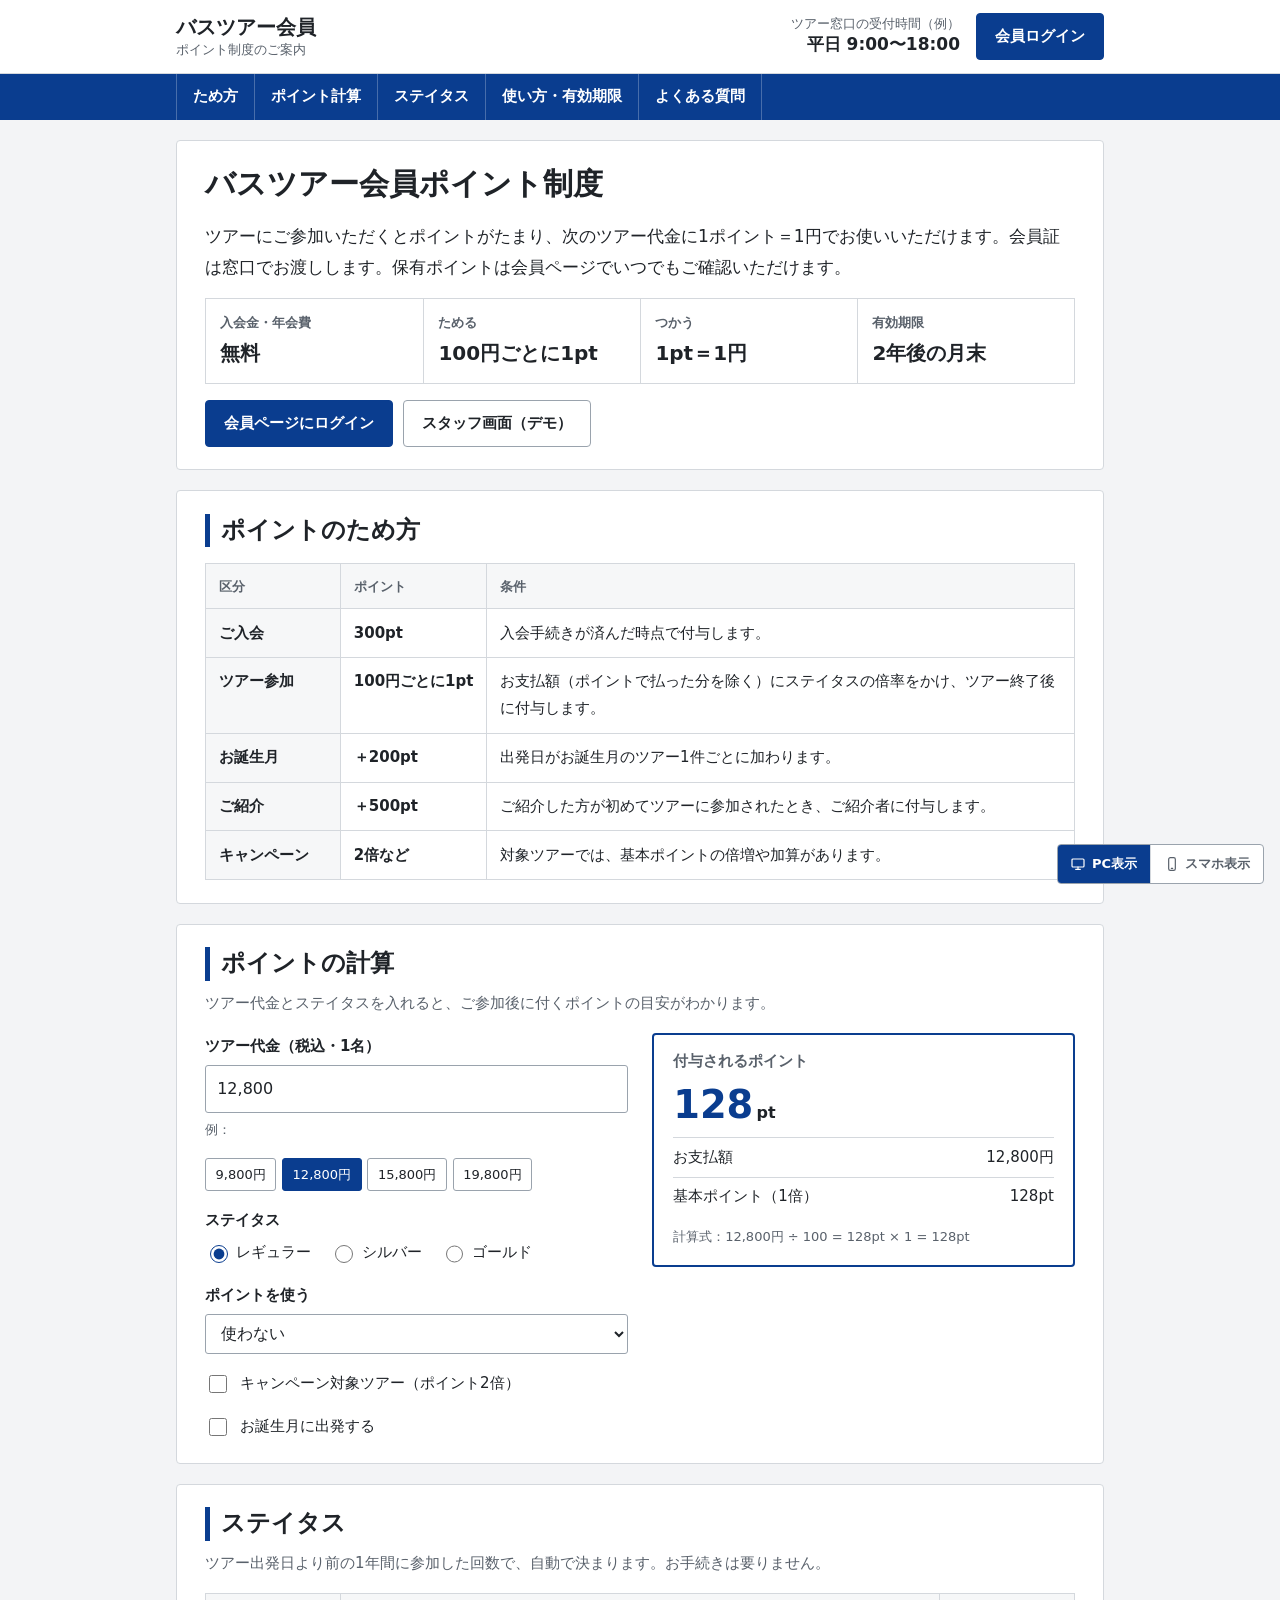
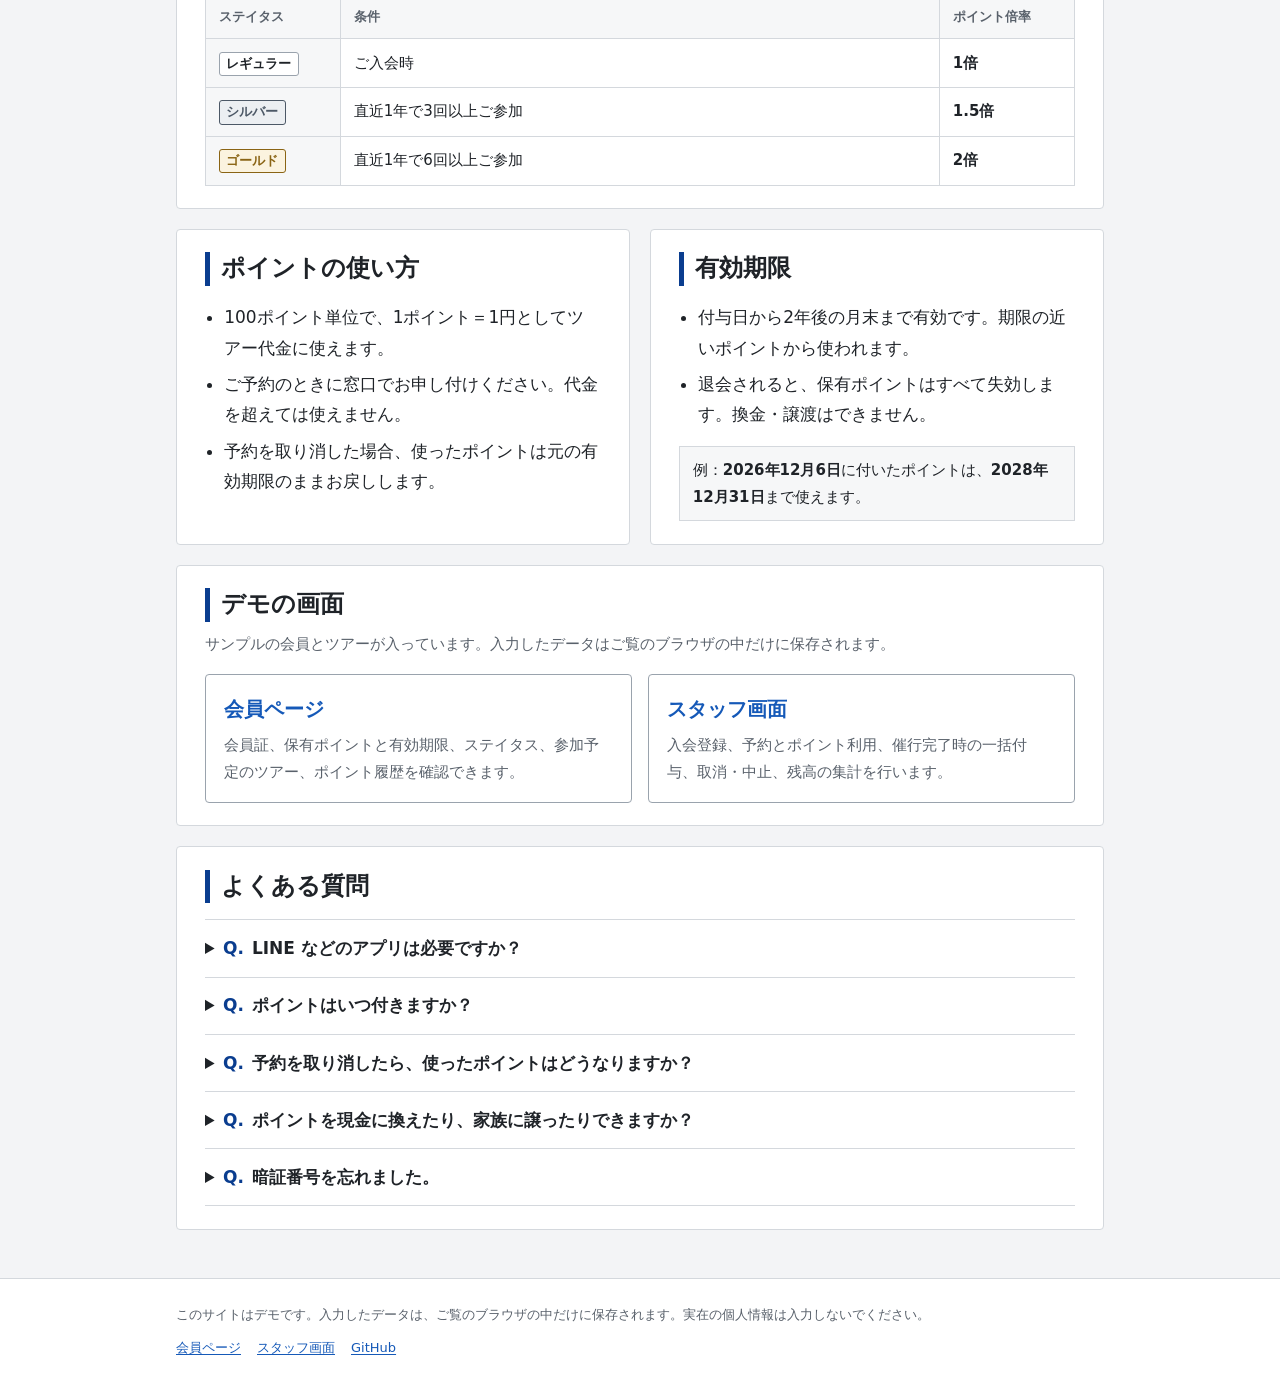
==== commit b5c14813: "会員アプリを図とアイコン中心に変更、単位をポイントに戻す - 会員アプリ：説明文を減らし、アイコン・大きい数字・図で見せる   ・ステイタスは輪のグラフと3つのメダルで、次の段階までの回数を表示   " ====
--- a/site/index.html
+++ b/site/index.html
@@ -4,8 +4,8 @@
 <meta charset="utf-8">
 <meta name="viewport" content="width=device-width,initial-scale=1,viewport-fit=cover">
 <meta name="theme-color" content="#0a3d8f">
-<meta name="description" content="ツアーに参加するとマイルがたまり、次のツアー代金に使えるバスツアーの会員制度。入会金・年会費は無料。">
-<title>バスツアー会員マイレージ制度のご案内</title>
+<meta name="description" content="ツアーに参加するとポイントがたまり、次のツアー代金に使えるバスツアーの会員制度。入会金・年会費は無料。">
+<title>バスツアー会員ポイント制度のご案内</title>
 <link rel="stylesheet" href="assets/ui.css">
 <style>
 /* Layout: 白いヘッダー → 緑のメニュー帯 → 本文（最大960px）。セクションは白い箱を縦に並べる */
@@ -94,45 +94,45 @@
 
 <header class="site-head">
   <div class="wrap">
-    <a class="logo" href="./"><b>バスツアー会員</b><small>マイレージ制度のご案内</small></a>
+    <a class="logo" href="./"><b>バスツアー会員</b><small>ポイント制度のご案内</small></a>
     <div class="tel">ツアー窓口の受付時間（例）<b>平日 9:00〜18:00</b></div>
     <a class="btn" href="member/">会員ログイン</a>
   </div>
 </header>
 <nav class="gnav" aria-label="ページ内">
-  <div class="wrap"><a href="#earn">ため方</a><a href="#calc">マイル計算</a><a href="#rank">ステイタス</a><a href="#use">使い方・有効期限</a><a href="#faq">よくある質問</a></div>
+  <div class="wrap"><a href="#earn">ため方</a><a href="#calc">ポイント計算</a><a href="#rank">ステイタス</a><a href="#use">使い方・有効期限</a><a href="#faq">よくある質問</a></div>
 </nav>
 
 <main class="wrap">
   <section class="box" aria-labelledby="intro-h">
-    <h1 id="intro-h">バスツアー会員マイレージ制度</h1>
-    <p>ツアーにご参加いただくとマイルがたまり、次のツアー代金に1マイル＝1円でお使いいただけます。会員証は窓口でお渡しします。保有マイルは会員ページでいつでもご確認いただけます。</p>
+    <h1 id="intro-h">バスツアー会員ポイント制度</h1>
+    <p>ツアーにご参加いただくとポイントがたまり、次のツアー代金に1ポイント＝1円でお使いいただけます。会員証は窓口でお渡しします。保有ポイントは会員ページでいつでもご確認いただけます。</p>
     <dl class="summary">
       <div><dt>入会金・年会費</dt><dd>無料</dd></div>
-      <div><dt>ためる</dt><dd>100円ごとに1マイル</dd></div>
-      <div><dt>つかう</dt><dd>1マイル＝1円</dd></div>
+      <div><dt>ためる</dt><dd>100円ごとに1pt</dd></div>
+      <div><dt>つかう</dt><dd>1pt＝1円</dd></div>
       <div><dt>有効期限</dt><dd>2年後の月末</dd></div>
     </dl>
     <div class="btns"><a class="btn" href="member/">会員ページにログイン</a><a class="btn ghost" href="admin/">スタッフ画面（デモ）</a></div>
   </section>
 
   <section class="box" id="earn" aria-labelledby="earn-h">
-    <h2 class="h-bar" id="earn-h">マイルのため方</h2>
+    <h2 class="h-bar" id="earn-h">ポイントのため方</h2>
     <table class="list">
-      <thead><tr><th>区分</th><th>マイル</th><th>条件</th></tr></thead>
+      <thead><tr><th>区分</th><th>ポイント</th><th>条件</th></tr></thead>
       <tbody>
-        <tr><th>ご入会</th><td class="v num" data-rule="WELCOME_BONUS">300マイル</td><td>入会手続きが済んだ時点で付与します。</td></tr>
-        <tr><th>ツアー参加</th><td class="v num">100円ごとに1マイル</td><td>お支払額（マイルで払った分を除く）にステイタスの倍率をかけ、ツアー終了後に付与します。</td></tr>
-        <tr><th>お誕生月</th><td class="v num" data-rule="BIRTHDAY_BONUS">＋200マイル</td><td>出発日がお誕生月のツアー1件ごとに加わります。</td></tr>
-        <tr><th>ご紹介</th><td class="v num" data-rule="REFERRAL_BONUS">＋500マイル</td><td>ご紹介した方が初めてツアーに参加されたとき、ご紹介者に付与します。</td></tr>
-        <tr><th>キャンペーン</th><td class="v num">2倍など</td><td>対象ツアーでは、基本マイルの倍増や加算があります。</td></tr>
+        <tr><th>ご入会</th><td class="v num" data-rule="WELCOME_BONUS">300pt</td><td>入会手続きが済んだ時点で付与します。</td></tr>
+        <tr><th>ツアー参加</th><td class="v num">100円ごとに1pt</td><td>お支払額（ポイントで払った分を除く）にステイタスの倍率をかけ、ツアー終了後に付与します。</td></tr>
+        <tr><th>お誕生月</th><td class="v num" data-rule="BIRTHDAY_BONUS">＋200pt</td><td>出発日がお誕生月のツアー1件ごとに加わります。</td></tr>
+        <tr><th>ご紹介</th><td class="v num" data-rule="REFERRAL_BONUS">＋500pt</td><td>ご紹介した方が初めてツアーに参加されたとき、ご紹介者に付与します。</td></tr>
+        <tr><th>キャンペーン</th><td class="v num">2倍など</td><td>対象ツアーでは、基本ポイントの倍増や加算があります。</td></tr>
       </tbody>
     </table>
   </section>
 
   <section class="box" id="calc" aria-labelledby="calc-h">
-    <h2 class="h-bar" id="calc-h">マイルの計算</h2>
-    <p class="muted small">ツアー代金とステイタスを入れると、ご参加後に付くマイルの目安がわかります。</p>
+    <h2 class="h-bar" id="calc-h">ポイントの計算</h2>
+    <p class="muted small">ツアー代金とステイタスを入れると、ご参加後に付くポイントの目安がわかります。</p>
     <div class="calc">
       <form id="calc-form" autocomplete="off">
         <label class="field"><span>ツアー代金（税込・1名）</span>
@@ -150,14 +150,14 @@
             <label><input type="radio" name="rank" value="1.5">シルバー</label>
             <label><input type="radio" name="rank" value="2">ゴールド</label>
           </div></fieldset>
-        <label class="field"><span>マイルを使う</span>
-          <select class="input" id="c-use" name="use"><option value="0">使わない</option><option value="300">300マイル</option><option value="500">500マイル</option><option value="1000">1,000マイル</option></select></label>
-        <label class="check"><input type="checkbox" name="camp" id="c-camp"> キャンペーン対象ツアー（マイル2倍）</label>
+        <label class="field"><span>ポイントを使う</span>
+          <select class="input" id="c-use" name="use"><option value="0">使わない</option><option value="300">300pt</option><option value="500">500pt</option><option value="1000">1,000pt</option></select></label>
+        <label class="check"><input type="checkbox" name="camp" id="c-camp"> キャンペーン対象ツアー（ポイント2倍）</label>
         <label class="check"><input type="checkbox" name="bday" id="c-bday"> お誕生月に出発する</label>
       </form>
       <div class="result" aria-live="polite">
-        <h3>付与されるマイル</h3>
-        <div class="total num" id="r-total">128<small>マイル</small></div>
+        <h3>付与されるポイント</h3>
+        <div class="total num" id="r-total">128<small>pt</small></div>
         <ul id="r-items"></ul>
         <div class="formula" id="r-formula"></div>
       </div>
@@ -168,7 +168,7 @@
     <h2 class="h-bar" id="rank-h">ステイタス</h2>
     <p class="muted small">ツアー出発日より前の1年間に参加した回数で、自動で決まります。お手続きは要りません。</p>
     <table class="list">
-      <thead><tr><th>ステイタス</th><th>条件</th><th>マイル倍率</th></tr></thead>
+      <thead><tr><th>ステイタス</th><th>条件</th><th>ポイント倍率</th></tr></thead>
       <tbody>
         <tr><th><span class="badge rank-regular">レギュラー</span></th><td>ご入会時</td><td class="v">1倍</td></tr>
         <tr><th><span class="badge rank-silver">シルバー</span></th><td>直近1年で3回以上ご参加</td><td class="v">1.5倍</td></tr>
@@ -179,20 +179,20 @@
 
   <div class="pair" id="use">
     <section class="box" aria-labelledby="use-h">
-      <h2 class="h-bar" id="use-h">マイルの使い方</h2>
+      <h2 class="h-bar" id="use-h">ポイントの使い方</h2>
       <ul class="dots">
-        <li>100マイル単位で、1マイル＝1円としてツアー代金に使えます。</li>
+        <li>100ポイント単位で、1ポイント＝1円としてツアー代金に使えます。</li>
         <li>ご予約のときに窓口でお申し付けください。代金を超えては使えません。</li>
-        <li>予約を取り消した場合、使ったマイルは元の有効期限のままお戻しします。</li>
+        <li>予約を取り消した場合、使ったポイントは元の有効期限のままお戻しします。</li>
       </ul>
     </section>
     <section class="box" aria-labelledby="exp-h">
       <h2 class="h-bar" id="exp-h">有効期限</h2>
       <ul class="dots">
-        <li>付与日から2年後の月末まで有効です。期限の近いマイルから使われます。</li>
-        <li>退会されると、保有マイルはすべて失効します。換金・譲渡はできません。</li>
+        <li>付与日から2年後の月末まで有効です。期限の近いポイントから使われます。</li>
+        <li>退会されると、保有ポイントはすべて失効します。換金・譲渡はできません。</li>
       </ul>
-      <p class="example">例：<b id="v-from">2026年10月3日</b>に付いたマイルは、<b id="v-to">2028年10月31日</b>まで使えます。</p>
+      <p class="example">例：<b id="v-from">2026年10月3日</b>に付いたポイントは、<b id="v-to">2028年10月31日</b>まで使えます。</p>
     </section>
   </div>
 
@@ -200,8 +200,8 @@
     <h2 class="h-bar" id="apps-h">デモの画面</h2>
     <p class="muted small">サンプルの会員とツアーが入っています。入力したデータはご覧のブラウザの中だけに保存されます。</p>
     <div class="links2">
-      <a class="linkbox" href="member/"><b>会員ページ</b><span>会員証、保有マイルと有効期限、ステイタス、参加予定のツアー、マイル履歴を確認できます。</span></a>
-      <a class="linkbox" href="admin/"><b>スタッフ画面</b><span>入会登録、予約とマイル利用、催行完了時の一括付与、取消・中止、残高の集計を行います。</span></a>
+      <a class="linkbox" href="member/"><b>会員ページ</b><span>会員証、保有ポイントと有効期限、ステイタス、参加予定のツアー、ポイント履歴を確認できます。</span></a>
+      <a class="linkbox" href="admin/"><b>スタッフ画面</b><span>入会登録、予約とポイント利用、催行完了時の一括付与、取消・中止、残高の集計を行います。</span></a>
     </div>
   </section>
 
@@ -209,10 +209,9 @@
     <h2 class="h-bar" id="faq-h">よくある質問</h2>
     <div class="faq">
       <details><summary>LINE などのアプリは必要ですか？</summary><div class="a">必要ありません。外部のサービスは使わず、会員証とこの会員ページだけでご利用いただけます。</div></details>
-      <details><summary>マイルはいつ付きますか？</summary><div class="a">ツアーが終わったあと、スタッフが催行完了の処理をした時点で付与します。当日ご参加になれなかった場合、そのツアーのマイルは付きません。</div></details>
-      <details><summary>予約を取り消したら、使ったマイルはどうなりますか？</summary><div class="a">元の有効期限のままお戻しします。ただし、戻した時点で有効期限を過ぎているマイルは失効します。</div></details>
-      <details><summary>航空会社のマイルと交換できますか？</summary><div class="a">できません。この「マイル」は当社のバスツアー会員制度のマイルで、航空会社のマイルとは別のものです。ツアー代金のお支払いにお使いいただけます。</div></details>
-      <details><summary>マイルを現金に換えたり、家族に譲ったりできますか？</summary><div class="a">できません。マイルはツアー代金のお支払いにだけお使いいただけます。</div></details>
+      <details><summary>ポイントはいつ付きますか？</summary><div class="a">ツアーが終わったあと、スタッフが催行完了の処理をした時点で付与します。当日ご参加になれなかった場合、そのツアーのポイントは付きません。</div></details>
+      <details><summary>予約を取り消したら、使ったポイントはどうなりますか？</summary><div class="a">元の有効期限のままお戻しします。ただし、戻した時点で有効期限を過ぎているポイントは失効します。</div></details>
+      <details><summary>ポイントを現金に換えたり、家族に譲ったりできますか？</summary><div class="a">できません。ポイントはツアー代金のお支払いにだけお使いいただけます。</div></details>
       <details><summary>暗証番号を忘れました。</summary><div class="a">ツアー窓口で本人確認のうえ、再設定いたします。</div></details>
     </div>
   </section>
@@ -234,7 +233,7 @@
 document.getElementById("v-from").textContent = jp(t0);
 document.getElementById("v-to").textContent = jp(expiryDate(t0));
 
-// 付与マイルの計算（points.js の estimateEarn と同じ式）
+// 付与ポイントの計算（points.js の estimateEarn と同じ式）
 const form = document.getElementById("calc-form");
 const priceInput = document.getElementById("c-price");
 const toNum = s => Number(String(s).replace(/[^\d]/g, "")) || 0;
@@ -248,13 +247,13 @@
   const main = Math.floor(base * mult * camp + 1e-9);
   const bday = fd.get("bday") ? RULES.BIRTHDAY_BONUS : 0;
   const total = main + bday;
-  document.getElementById("r-total").innerHTML = `${yen(total)}<small>マイル</small>`;
-  const rows = [["お支払額", `${yen(paid)}円`], [`基本マイル（${mult}倍${camp > 1 ? "・キャンペーン2倍" : ""}）`, `${yen(main)}マイル`]];
-  if (bday) rows.push(["お誕生月", `+${yen(bday)}マイル`]);
-  if (use) rows.unshift(["マイル利用", `−${yen(use)}円`]);
+  document.getElementById("r-total").innerHTML = `${yen(total)}<small>pt</small>`;
+  const rows = [["お支払額", `${yen(paid)}円`], [`基本ポイント（${mult}倍${camp > 1 ? "・キャンペーン2倍" : ""}）`, `${yen(main)}pt`]];
+  if (bday) rows.push(["お誕生月", `+${yen(bday)}pt`]);
+  if (use) rows.unshift(["ポイント利用", `−${yen(use)}円`]);
   document.getElementById("r-items").innerHTML = rows.map(([a,b]) => `<li><span>${a}</span><span class="num">${b}</span></li>`).join("");
   document.getElementById("r-formula").textContent =
-    `計算式：${yen(paid)}円 ÷ ${RULES.YEN_PER_POINT} = ${base}マイル × ${mult}${camp > 1 ? " × 2" : ""} = ${main}マイル${bday ? ` ＋ ${bday}マイル` : ""}`;
+    `計算式：${yen(paid)}円 ÷ ${RULES.YEN_PER_POINT} = ${base}pt × ${mult}${camp > 1 ? " × 2" : ""} = ${main}pt${bday ? ` ＋ ${bday}pt` : ""}`;
   document.querySelectorAll("#price-chips .chip").forEach(c => c.setAttribute("aria-pressed", String(Number(c.dataset.price) === price)));
 }
 form.addEventListener("input", calc);
--- a/site/assets/ui.css
+++ b/site/assets/ui.css
@@ -1,4 +1,4 @@
-/* バスツアー会員マイレージ 共通デザイン
+/* バスツアー会員ポイント 共通デザイン
    方針：航空会社のマイレージ会員アプリのような、紺と空色の落ち着いた見た目にする。
    白地＋ブランド色（紺）＋差し色（空色）＋グレー。角丸は小さく、影・グラデーション・動きは使わない。
    文字は大きめ（ご年配の会員も読みやすいように）。書体は端末のゴシック体だけを使う。 */
@@ -17,7 +17,7 @@
   --sky:#2b9de0; --sky-soft:#e4f3fc;  /* 差し色・空色（進み具合・強調の線） */
   --bar:#0a3d8f; --on-bar:#ffffff;   /* ヘッダーの帯 */
   --link:#1559b8;
-  --accent:#0a3d8f;      /* マイル数の強調 */
+  --accent:#0a3d8f;      /* ポイント数の強調 */
   --plus:#1d7a46; --minus:#b42318;
   --warn-bg:#fff4e0; --warn-ink:#7a4a00; --warn-line:#e8c27a;
   --gold:#8a6414; --gold-soft:#fbf3df;
